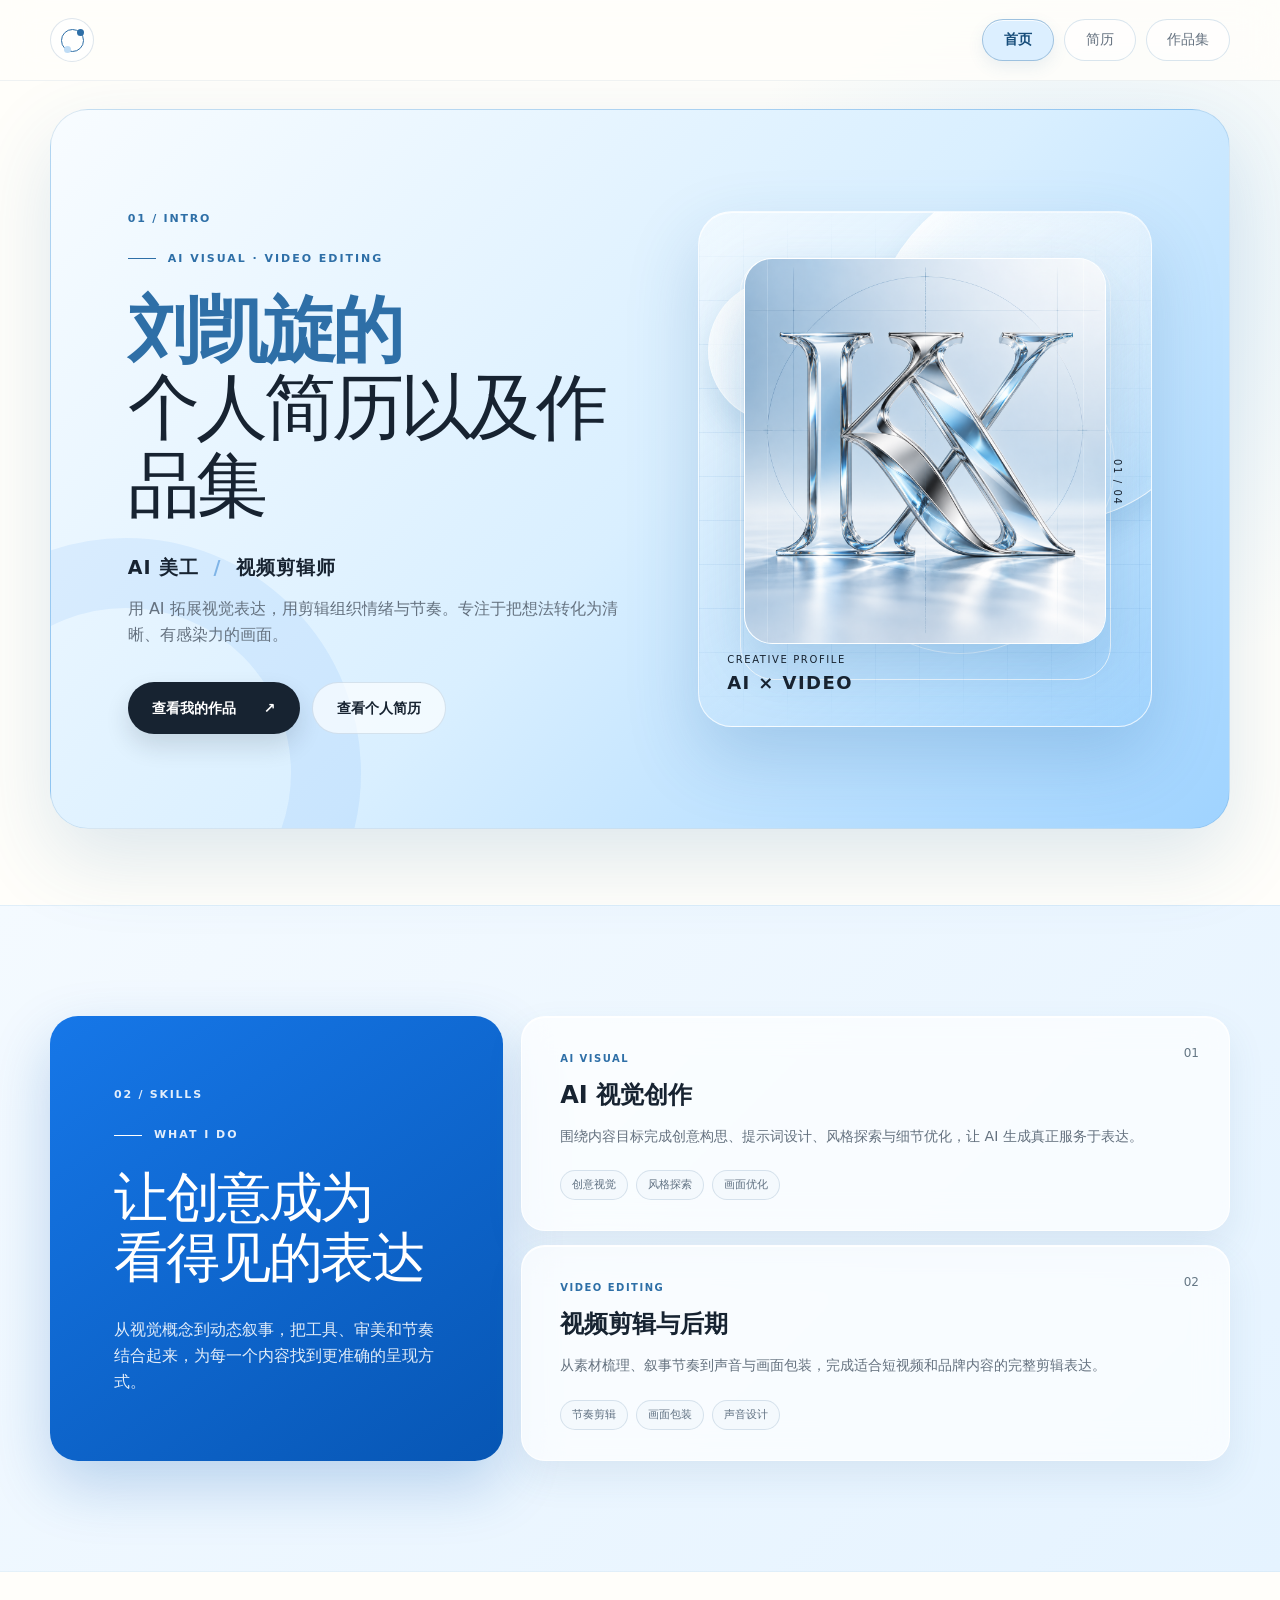
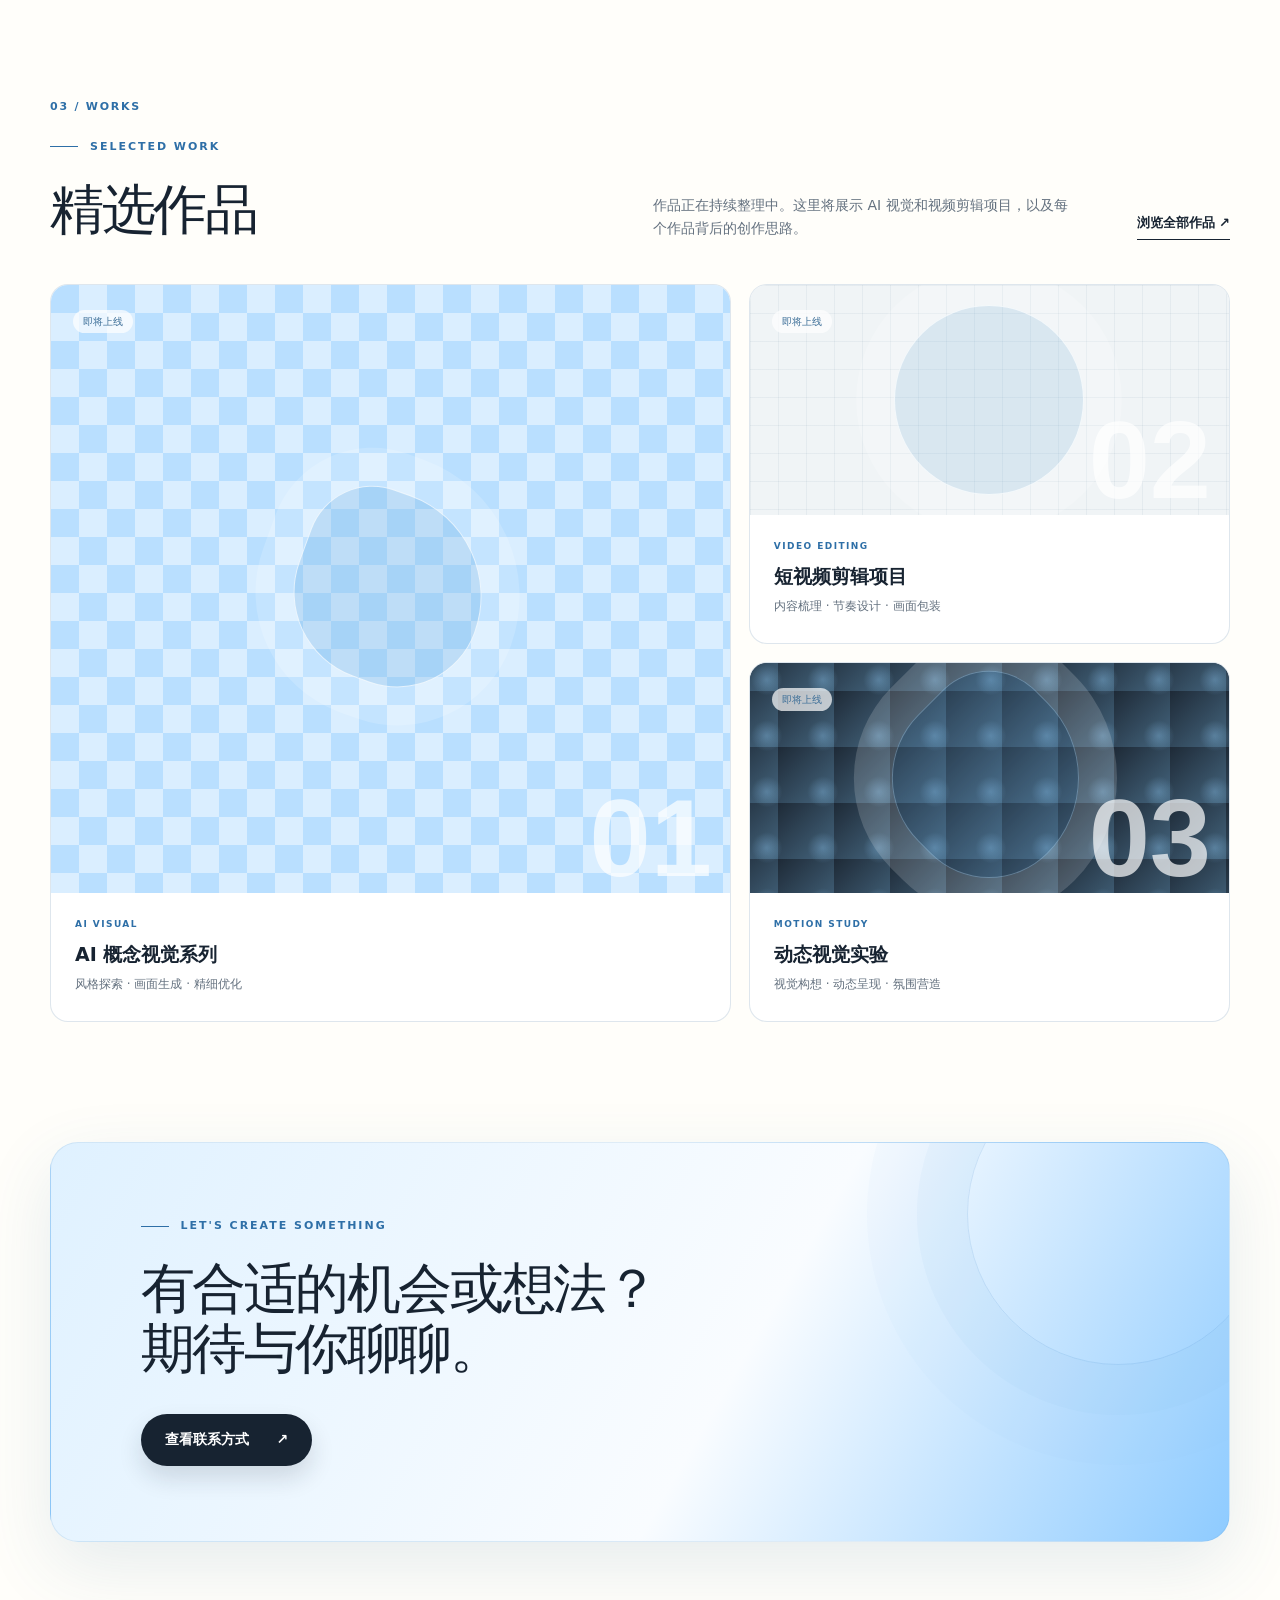
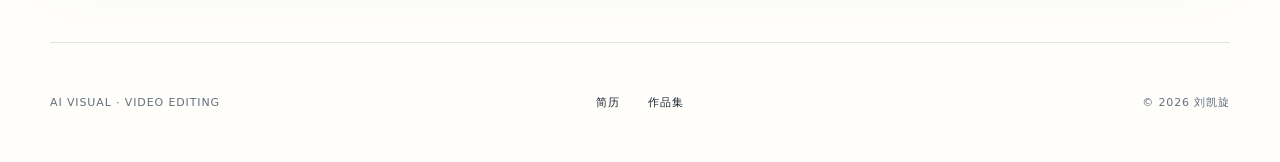
==== index.html @ 3d1a7117 "feat: simplify portfolio navigation" ====
<!doctype html>
<html lang="zh-CN">
<head>
  <meta charset="utf-8">
  <meta name="viewport" content="width=device-width, initial-scale=1">
  <meta name="description" content="刘凯旋的 AI 视觉创作与视频剪辑个人简历和作品集。">
  <title>刘凯旋｜AI 美工 · 视频剪辑师</title>
  <link rel="stylesheet" href="styles.css">
</head>
<body>
  <a class="skip-link" href="#main-content">跳到主要内容</a>

  <header class="site-header">
    <nav class="site-nav" aria-label="主导航">
      <a class="brand-mark" href="index.html" aria-label="返回首页">
        <span class="brand-orbit" aria-hidden="true"></span>
      </a>
      <button class="menu-toggle" type="button" aria-expanded="false" aria-controls="primary-navigation">
        <span>菜单</span>
        <i aria-hidden="true"></i>
      </button>
      <ul class="nav-links" id="primary-navigation">
        <li><a class="nav-pill" href="index.html" aria-current="page">首页</a></li>
        <li><a class="nav-pill" href="resume.html">简历</a></li>
        <li><a class="nav-pill" href="portfolio.html">作品集</a></li>
      </ul>
    </nav>
  </header>

  <main id="main-content">
    <section class="hero section-shell" id="home" aria-labelledby="hero-title">
      <div class="hero-copy reveal">
        <span class="section-number">01 / INTRO</span>
        <p class="eyebrow"><span></span>AI VISUAL · VIDEO EDITING</p>
        <h1 id="hero-title"><strong>刘凯旋的</strong><br>个人简历以及作品集</h1>
        <p class="hero-role">AI 美工 <span>/</span> 视频剪辑师</p>
        <p class="hero-intro">用 AI 拓展视觉表达，用剪辑组织情绪与节奏。专注于把想法转化为清晰、有感染力的画面。</p>
        <div class="hero-actions">
          <a class="button button-primary" href="portfolio.html">查看我的作品 <span aria-hidden="true">↗</span></a>
          <a class="button button-secondary" href="resume.html">查看个人简历</a>
        </div>
      </div>

      <div class="glass-stage hero-visual reveal" aria-label="个人代表视觉占位">
        <div class="visual-grid" aria-hidden="true"><i></i><i></i><i></i></div>
        <i class="glass-orbit glass-orbit-large" aria-hidden="true"></i>
        <i class="glass-orbit glass-orbit-small" aria-hidden="true"></i>
        <div class="hero-image-frame">
          <img class="monogram-art" src="assets/kx-glass-monogram.png" alt="玻璃金属质感的 KX 个人标识">
        </div>
        <p class="visual-label"><span>Creative profile</span><strong>AI × VIDEO</strong></p>
        <span class="visual-index">01 / 04</span>
      </div>
    </section>

    <section class="capabilities" id="capabilities" aria-labelledby="capabilities-title">
      <div class="section-shell capabilities-layout">
      <header class="section-heading reveal">
        <span class="section-number">02 / SKILLS</span>
        <p class="eyebrow"><span></span>WHAT I DO</p>
        <h2 id="capabilities-title">让创意成为<br>看得见的表达</h2>
        <p>从视觉概念到动态叙事，把工具、审美和节奏结合起来，为每一个内容找到更准确的呈现方式。</p>
      </header>
      <div class="capability-list reveal">
        <article class="capability-card">
          <span class="card-number">01</span>
          <p class="card-kicker">AI VISUAL</p>
          <h3>AI 视觉创作</h3>
          <p>围绕内容目标完成创意构思、提示词设计、风格探索与细节优化，让 AI 生成真正服务于表达。</p>
          <ul aria-label="AI 视觉创作能力">
            <li>创意视觉</li><li>风格探索</li><li>画面优化</li>
          </ul>
        </article>
        <article class="capability-card">
          <span class="card-number">02</span>
          <p class="card-kicker">VIDEO EDITING</p>
          <h3>视频剪辑与后期</h3>
          <p>从素材梳理、叙事节奏到声音与画面包装，完成适合短视频和品牌内容的完整剪辑表达。</p>
          <ul aria-label="视频剪辑能力">
            <li>节奏剪辑</li><li>画面包装</li><li>声音设计</li>
          </ul>
        </article>
      </div>
      </div>
    </section>

    <section class="featured section-shell" id="featured-work" aria-labelledby="work-title">
      <header class="work-heading reveal">
        <div>
          <span class="section-number">03 / WORKS</span>
          <p class="eyebrow"><span></span>SELECTED WORK</p>
          <h2 id="work-title">精选作品</h2>
        </div>
        <p>作品正在持续整理中。这里将展示 AI 视觉和视频剪辑项目，以及每个作品背后的创作思路。</p>
        <a class="text-link" href="portfolio.html">浏览全部作品 <span aria-hidden="true">↗</span></a>
      </header>
      <div class="bento-grid work-grid reveal">
        <article class="bento-card bento-card-featured work-card work-card-blue">
          <a href="portfolio.html" aria-label="查看 AI 概念视觉系列详情">
            <div class="work-art"><span>即将上线</span><span aria-hidden="true">01</span><i aria-hidden="true"></i></div>
            <div class="work-meta"><p>AI VISUAL</p><h3>AI 概念视觉系列</h3><p>风格探索 · 画面生成 · 精细优化</p></div>
          </a>
        </article>
        <article class="bento-card work-card work-card-white">
          <a href="portfolio.html" aria-label="查看短视频剪辑项目详情">
            <div class="work-art"><span>即将上线</span><span aria-hidden="true">02</span><i aria-hidden="true"></i></div>
            <div class="work-meta"><p>VIDEO EDITING</p><h3>短视频剪辑项目</h3><p>内容梳理 · 节奏设计 · 画面包装</p></div>
          </a>
        </article>
        <article class="bento-card work-card work-card-dark">
          <a href="portfolio.html" aria-label="查看动态视觉实验详情">
            <div class="work-art"><span>即将上线</span><span aria-hidden="true">03</span><i aria-hidden="true"></i></div>
            <div class="work-meta"><p>MOTION STUDY</p><h3>动态视觉实验</h3><p>视觉构想 · 动态呈现 · 氛围营造</p></div>
          </a>
        </article>
      </div>
    </section>

    <section class="collaboration section-shell reveal" id="collaboration" aria-labelledby="collaboration-title">
      <p class="eyebrow"><span></span>LET'S CREATE SOMETHING</p>
      <h2 id="collaboration-title">有合适的机会或想法？<br>期待与你聊聊。</h2>
      <a class="button button-primary" href="resume.html#contact">查看联系方式 <span aria-hidden="true">↗</span></a>
    </section>
  </main>

  <footer class="site-footer section-shell">
    <p>AI VISUAL · VIDEO EDITING</p>
    <nav aria-label="页脚导航">
      <a href="resume.html">简历</a>
      <a href="portfolio.html">作品集</a>
    </nav>
    <p>© 2026 刘凯旋</p>
  </footer>
  <script src="script.js"></script>
</body>
</html>
---- styles.css ----
:root {
  --color-blue: #7fb4e7;
  --color-blue-strong: #2e6fa7;
  --color-blue-hover: #2d6899;
  --color-blue-vivid: #1677e8;
  --color-blue-pale: #eaf5ff;
  --color-blue-mist: #f4f9fd;
  --color-surface: #fffefa;
  --color-ink: #172331;
  --color-muted: #64717f;
  --color-label: #657785;
  --color-line: rgba(73, 117, 153, 0.18);
  --shadow-soft: 0 24px 70px rgba(51, 104, 148, 0.12);
  --radius-lg: 28px;
  --radius-md: 18px;
  --page: min(1180px, calc(100% - 48px));
  --gradient-hero: linear-gradient(135deg, #f8fcff 0%, #d9efff 52%, #9fd3ff 100%);
}

* { box-sizing: border-box; }
html { scroll-behavior: smooth; }
body {
  margin: 0;
  color: var(--color-ink);
  background:
    radial-gradient(circle at 88% 8%, rgba(151, 204, 247, 0.23), transparent 25rem),
    var(--color-surface);
  font-family: Inter, "PingFang SC", "Microsoft YaHei", system-ui, sans-serif;
  line-height: 1.65;
  overflow-x: clip;
}
a { color: inherit; text-decoration: none; }
button { font: inherit; }
.section-shell { width: var(--page); margin-inline: auto; }
.skip-link { position: fixed; top: 12px; left: 12px; z-index: 100; padding: 9px 14px; background: var(--color-ink); color: white; transform: translateY(-160%); }
.skip-link:focus { transform: translateY(0); }
:focus-visible { outline: 3px solid rgba(79, 144, 205, 0.42); outline-offset: 4px; }

.site-header { position: sticky; top: 0; z-index: 50; background: rgba(255, 254, 250, 0.82); border-bottom: 1px solid rgba(100, 142, 175, 0.1); backdrop-filter: blur(18px); }
.site-nav { width: var(--page); height: 80px; margin: auto; display: flex; align-items: center; justify-content: space-between; }
.brand-mark { width: 44px; height: 44px; display: grid; place-items: center; border: 1px solid var(--color-line); border-radius: 50%; background: rgba(255,255,255,.7); }
.brand-orbit { position: relative; width: 23px; height: 23px; border: 1px solid var(--color-blue-strong); border-radius: 50%; }
.brand-orbit::after { content: ""; position: absolute; width: 7px; height: 7px; top: -1px; right: -1px; border-radius: 50%; background: var(--color-blue-strong); box-shadow: -13px 17px 0 #bfdcf5; }
.nav-links { display: flex; align-items: center; gap: 10px; margin: 0; padding: 0; list-style: none; }
.nav-pill { display: inline-flex; min-width: 72px; min-height: 38px; align-items: center; justify-content: center; padding: 8px 20px; border: 1px solid rgba(46,111,167,.18); border-radius: 999px; color: var(--color-muted); background: rgba(255,255,255,.52); font-size: 14px; transition: color .22s, background .22s, border-color .22s, box-shadow .22s, transform .22s; }
.nav-pill:hover { color: var(--color-blue-strong); border-color: rgba(46,111,167,.34); background: var(--color-blue-pale); transform: translateY(-1px); }
.nav-pill[aria-current="page"] { color: #174d7a; border-color: rgba(46,111,167,.36); background: #dcefff; box-shadow: inset 0 1px 0 rgba(255,255,255,.8), 0 6px 16px rgba(58,120,170,.1); font-weight: 650; }
.menu-toggle { display: none; border: 0; background: transparent; color: var(--color-ink); }

.eyebrow { display: flex; align-items: center; gap: 12px; margin: 0 0 24px; color: var(--color-blue-strong); font-size: 11px; font-weight: 700; letter-spacing: .18em; }
.eyebrow > span { width: 28px; height: 1px; background: var(--color-blue-strong); }
.section-number { display: inline-block; margin-bottom: 22px; color: var(--color-blue-strong); font-size: 11px; font-weight: 750; letter-spacing: .16em; }
.hero { position: relative; min-height: 720px; display: grid; grid-template-columns: minmax(0, 1fr) minmax(420px, .92fr); align-items: center; gap: clamp(42px, 6vw, 90px); margin-top: 28px; margin-bottom: 76px; padding: clamp(54px, 6vw, 86px); overflow: hidden; border: 1px solid rgba(46,111,167,.16); border-radius: 38px; background: var(--gradient-hero); box-shadow: 0 30px 80px rgba(43,112,169,.16); }
.hero::before { content: ""; position: absolute; width: 330px; height: 330px; left: -160px; bottom: -180px; border: 70px solid rgba(22,119,232,.08); border-radius: 50%; }
.hero-copy { position: relative; z-index: 2; }
.hero h1 { max-width: 650px; margin: 0; font-size: clamp(48px, 5.6vw, 78px); line-height: 1.08; letter-spacing: -.055em; font-weight: 560; }
.hero h1 strong { color: var(--color-blue-strong); font-weight: 680; }
.hero-role { margin: 28px 0 12px; font-size: 19px; font-weight: 650; letter-spacing: .05em; }
.hero-role span { color: var(--color-blue); padding: 0 7px; }
.hero-intro { max-width: 570px; margin: 0; color: var(--color-muted); font-size: 16px; }
.hero-actions { display: flex; flex-wrap: wrap; gap: 12px; margin-top: 34px; }
.button { min-height: 52px; display: inline-flex; align-items: center; justify-content: center; gap: 28px; padding: 0 24px; border-radius: 999px; font-size: 14px; font-weight: 650; transition: transform .25s, box-shadow .25s, background .25s; }
.button:hover { transform: translateY(-2px); }
.button-primary { color: white; background: var(--color-ink); box-shadow: 0 12px 24px rgba(23,35,49,.14); }
.button-primary:hover { background: var(--color-blue-hover); box-shadow: 0 15px 32px rgba(79,144,205,.25); }
.button-secondary { border: 1px solid var(--color-line); background: rgba(255,255,255,.66); }
.hero-visual { position: relative; aspect-ratio: .88; overflow: hidden; border: 1px solid rgba(255,255,255,.74); border-radius: 34px; background: linear-gradient(145deg, rgba(255,255,255,.52), rgba(123,191,246,.24)); box-shadow: inset 0 1px 0 rgba(255,255,255,.8), 0 30px 70px rgba(40,106,162,.22); backdrop-filter: blur(18px); }
.hero-visual::before { content: ""; position: absolute; inset: 9%; border: 1px solid rgba(255,255,255,.75); border-radius: inherit; }
.visual-grid { position: absolute; inset: 0; background-image: linear-gradient(rgba(79,144,205,.1) 1px, transparent 1px), linear-gradient(90deg, rgba(79,144,205,.1) 1px, transparent 1px); background-size: 44px 44px; mask-image: linear-gradient(to bottom, transparent, black 25%, black 80%, transparent); }
.visual-grid i { position: absolute; display: block; width: 150px; height: 150px; border: 1px solid rgba(255,255,255,.75); border-radius: 50%; }
.visual-grid i:nth-child(1) { top: 17%; left: 17%; }
.visual-grid i:nth-child(2) { top: 29%; right: 8%; width: 210px; height: 210px; }
.visual-grid i:nth-child(3) { bottom: 14%; left: 29%; width: 260px; height: 260px; }
.glass-orbit { position: absolute; display: block; border: 1px solid rgba(255,255,255,.8); border-radius: 50%; background: linear-gradient(145deg, rgba(255,255,255,.58), rgba(67,151,221,.08)); box-shadow: inset 10px 10px 24px rgba(255,255,255,.64), 0 18px 30px rgba(43,113,171,.16); backdrop-filter: blur(8px); }
.glass-orbit-large { width: 78%; aspect-ratio: 1; right: -16%; top: -8%; }
.glass-orbit-small { width: 32%; aspect-ratio: 1; left: 2%; top: 13%; }
.hero-image-frame { position: absolute; inset: 9% 10% 16%; overflow: hidden; border: 1px solid rgba(255,255,255,.92); border-radius: 28px; background: rgba(255,255,255,.42); box-shadow: 0 24px 54px rgba(35,101,157,.2); }
.monogram-art { width: 100%; height: 100%; display: block; object-fit: cover; object-position: center; transition: transform .65s ease; }
.hero-image-frame:hover .monogram-art { transform: scale(1.035); }
.visual-label { position: absolute; left: 28px; bottom: 28px; display: flex; flex-direction: column; margin: 0; }
.visual-label span { font-size: 10px; text-transform: uppercase; letter-spacing: .16em; }
.visual-label strong { font-size: 18px; letter-spacing: .08em; }
.visual-index { position: absolute; right: 26px; top: 48%; writing-mode: vertical-rl; font-size: 10px; letter-spacing: .16em; }

.capabilities { padding: 110px 0; background: linear-gradient(135deg, #f4faff, #e5f3ff); border-block: 1px solid rgba(105,159,202,.11); }
.capabilities-layout { display: grid; grid-template-columns: .78fr 1.22fr; gap: 18px; }
.section-heading { padding: clamp(38px, 5vw, 64px); border-radius: 28px; color: white; background: linear-gradient(145deg, var(--color-blue-vivid), #0756b4); box-shadow: 0 24px 60px rgba(14,93,178,.24); }
.section-heading .section-number, .section-heading .eyebrow, .section-heading > p:last-child { color: rgba(255,255,255,.88); }
.section-heading .eyebrow > span { background: white; }
.section-heading h2, .work-heading h2, .collaboration h2 { margin: 0; font-size: clamp(38px, 4.2vw, 62px); line-height: 1.12; letter-spacing: -.045em; font-weight: 550; }
.section-heading > p:last-child { max-width: 420px; margin: 28px 0 0; }
.capability-list { display: grid; gap: 14px; }
.capability-card { position: relative; padding: 34px 38px 30px; overflow: hidden; border: 1px solid rgba(255,255,255,.8); border-radius: 24px; background: rgba(255,255,255,.68); box-shadow: inset 0 1px 0 white, 0 16px 36px rgba(61,111,151,.1); backdrop-filter: blur(16px); transition: transform .3s, box-shadow .3s, border-color .3s; }
.capability-card:hover { transform: translateY(-4px); border-color: rgba(79,144,205,.35); box-shadow: var(--shadow-soft); }
.card-number { position: absolute; top: 27px; right: 30px; color: var(--color-label); font-size: 12px; }
.card-kicker { margin: 0 0 8px; color: var(--color-blue-strong); font-size: 10px; font-weight: 700; letter-spacing: .15em; }
.capability-card h3 { margin: 0 0 10px; font-size: 24px; }
.capability-card > p:not(.card-kicker) { max-width: 590px; margin: 0; color: var(--color-muted); font-size: 14px; }
.capability-card ul { display: flex; flex-wrap: wrap; gap: 8px; margin: 22px 0 0; padding: 0; list-style: none; }
.capability-card li { padding: 5px 11px; border: 1px solid var(--color-line); border-radius: 999px; color: #607182; background: var(--color-blue-mist); font-size: 11px; }

.featured { padding-block: 120px; }
.work-heading { display: grid; grid-template-columns: 1fr .78fr auto; align-items: end; gap: 60px; margin-bottom: 44px; }
.work-heading > p { margin: 0; color: var(--color-muted); font-size: 14px; }
.text-link { padding-bottom: 6px; border-bottom: 1px solid var(--color-ink); font-size: 13px; font-weight: 650; white-space: nowrap; }
.work-grid { display: grid; grid-template-columns: repeat(12, 1fr); grid-template-rows: repeat(2, minmax(230px, auto)); gap: 18px; }
.work-card { overflow: hidden; border: 1px solid var(--color-line); border-radius: var(--radius-md); background: white; transition: transform .3s, box-shadow .3s; }
.bento-card { grid-column: span 5; }
.bento-card-featured { grid-column: span 7; grid-row: span 2; }
.bento-card-featured > a { height: 100%; display: grid; grid-template-rows: 1fr auto; }
.bento-card-featured .work-art { min-height: 480px; }
.work-card:hover { transform: translateY(-6px); box-shadow: var(--shadow-soft); }
.work-art { position: relative; min-height: 230px; overflow: hidden; padding: 22px; background-color: #b9dfff; background-image: linear-gradient(45deg, rgba(255,255,255,.48) 25%, transparent 25%, transparent 75%, rgba(255,255,255,.48) 75%), linear-gradient(45deg, rgba(255,255,255,.48) 25%, transparent 25%, transparent 75%, rgba(255,255,255,.48) 75%); background-position: 0 0, 28px 28px; background-size: 56px 56px; }
.work-art > span:first-child { position: relative; z-index: 2; padding: 6px 10px; border-radius: 999px; color: #3d6f98; background: rgba(255,255,255,.7); font-size: 10px; }
.work-art > span:nth-child(2) { position: absolute; right: 18px; bottom: 0; color: rgba(255,255,255,.7); font: 700 110px/1 sans-serif; }
.work-art i { position: absolute; width: 190px; height: 190px; left: 50%; top: 50%; border: 1px solid rgba(255,255,255,.7); border-radius: 38% 62% 48% 52%; background: rgba(120,180,226,.28); box-shadow: 0 0 0 38px rgba(255,255,255,.16); transform: translate(-50%,-50%) rotate(20deg); }
.work-card-white .work-art { background-color: #f0f4f6; background-image: linear-gradient(rgba(92,125,150,.08) 1px, transparent 1px), linear-gradient(90deg, rgba(92,125,150,.08) 1px, transparent 1px); background-size: 28px 28px; }
.work-card-white .work-art i { border-radius: 50%; background: rgba(126,178,218,.2); transform: translate(-50%,-50%); }
.work-card-dark .work-art { background-color: #25384a; background-image: radial-gradient(circle at 30% 30%, rgba(142,199,241,.35), transparent 28%), linear-gradient(135deg, #1e2a37, #45667f); }
.work-card-dark .work-art i { border-color: rgba(190,222,247,.34); background: rgba(107,167,214,.18); transform: translate(-50%,-50%) rotate(45deg); }
.work-meta { padding: 24px 24px 26px; }
.work-meta > p:first-child { margin: 0; color: var(--color-blue-strong); font-size: 9px; font-weight: 700; letter-spacing: .16em; }
.work-meta h3 { margin: 7px 0 5px; font-size: 19px; }
.work-meta > p:last-child { margin: 0; color: var(--color-muted); font-size: 12px; }

.collaboration { position: relative; overflow: hidden; min-height: 400px; margin-bottom: 100px; padding: 74px clamp(36px, 7vw, 90px); border: 1px solid rgba(106,160,204,.18); border-radius: var(--radius-lg); background: linear-gradient(120deg, #dff1ff, #f9fcff 58%, #8ecbff); box-shadow: var(--shadow-soft); }
.collaboration::after { content: ""; position: absolute; width: 300px; height: 300px; right: -40px; top: -80px; border: 1px solid rgba(79,144,205,.18); border-radius: 50%; box-shadow: 0 0 0 50px rgba(125,183,229,.07), 0 0 0 100px rgba(125,183,229,.04); }
.collaboration h2 { position: relative; z-index: 1; margin-bottom: 34px; }
.collaboration .button { position: relative; z-index: 1; }

.site-footer { min-height: 120px; display: grid; grid-template-columns: 1fr auto 1fr; align-items: center; gap: 30px; border-top: 1px solid var(--color-line); color: var(--color-muted); font-size: 11px; letter-spacing: .08em; }
.site-footer nav { display: flex; gap: 28px; color: var(--color-ink); }
.site-footer > p:last-child { text-align: right; }
.js .reveal { opacity: 0; transform: translateY(18px); transition: opacity .65s ease, transform .65s ease; }
.js .reveal.is-visible { opacity: 1; transform: none; }

@media (max-width: 960px) {
  .hero { min-height: auto; grid-template-columns: 1fr 390px; gap: 36px; padding: 54px 42px; }
  .capabilities-layout { grid-template-columns: 1fr; }
  .work-heading { grid-template-columns: 1fr auto; }
  .work-heading > p { grid-column: 1 / -1; grid-row: 2; }
  .work-grid { grid-template-columns: repeat(2, 1fr); grid-template-rows: auto; }
  .bento-card, .bento-card-featured { grid-column: auto; grid-row: auto; }
  .bento-card-featured { grid-column: 1 / -1; }
  .bento-card-featured .work-art { min-height: 420px; }
}

@media (max-width: 760px) {
  :root { --page: min(100% - 32px, 620px); }
  .site-nav { height: 68px; }
  .brand-mark { width: 40px; height: 40px; }
  .nav-links { flex-wrap: wrap; justify-content: flex-end; gap: 14px; }
  .js .menu-toggle { display: flex; align-items: center; gap: 10px; padding: 10px 0 10px 14px; cursor: pointer; }
  .menu-toggle i, .menu-toggle i::after { display: block; width: 18px; height: 1px; background: var(--color-ink); transition: transform .25s; }
  .menu-toggle i { position: relative; }
  .menu-toggle i::after { content: ""; position: absolute; top: 5px; }
  .menu-toggle[aria-expanded="true"] i { transform: rotate(45deg); }
  .menu-toggle[aria-expanded="true"] i::after { top: 0; transform: rotate(90deg); }
  .js .nav-links { position: absolute; inset: 68px 0 auto; display: grid; gap: 10px; padding: 14px 24px 22px; background: rgba(255,254,250,.97); border-bottom: 1px solid var(--color-line); box-shadow: 0 20px 40px rgba(42,80,111,.1); opacity: 0; visibility: hidden; transform: translateY(-8px); transition: opacity .2s, transform .2s, visibility .2s; }
  .js .nav-links.is-open { opacity: 1; visibility: visible; transform: none; }
  .js .nav-pill { display: flex; width: 100%; min-height: 46px; padding: 10px 18px; }
  .hero { grid-template-columns: 1fr; margin-top: 16px; margin-bottom: 52px; padding: 48px 24px 24px; border-radius: 26px; }
  .hero h1 { font-size: clamp(42px, 12vw, 62px); }
  .hero-visual { width: min(100%, 470px); justify-self: center; border-radius: 24px; }
  .capabilities, .featured { padding-block: 82px; }
  .capabilities-layout { gap: 42px; }
  .work-heading { grid-template-columns: 1fr; gap: 22px; }
  .work-heading > p { grid-column: auto; grid-row: auto; }
  .work-grid { grid-template-columns: 1fr; }
  .bento-card, .bento-card-featured, .work-card:last-child { grid-column: auto; }
  .bento-card-featured .work-art { min-height: 360px; }
  .work-art { min-height: 340px; }
  .collaboration { min-height: 380px; margin-bottom: 70px; padding: 58px 26px; }
  .site-footer { grid-template-columns: 1fr; gap: 16px; padding-block: 34px; text-align: center; }
  .site-footer nav { justify-content: center; }
  .site-footer > p { margin: 0; }
  .site-footer > p:last-child { text-align: center; }
}

@media (max-width: 480px) {
  .hero-actions .button { width: 100%; }
  .hero-visual { border-radius: 160px 160px 24px 24px; }
  .capability-card { padding: 30px 24px 26px; }
  .work-art { min-height: 300px; }
}

@media (prefers-reduced-motion: reduce) {
  *, *::before, *::after { scroll-behavior: auto !important; animation-duration: .01ms !important; transition-duration: .01ms !important; }
  .js .reveal { opacity: 1; transform: none; }
}
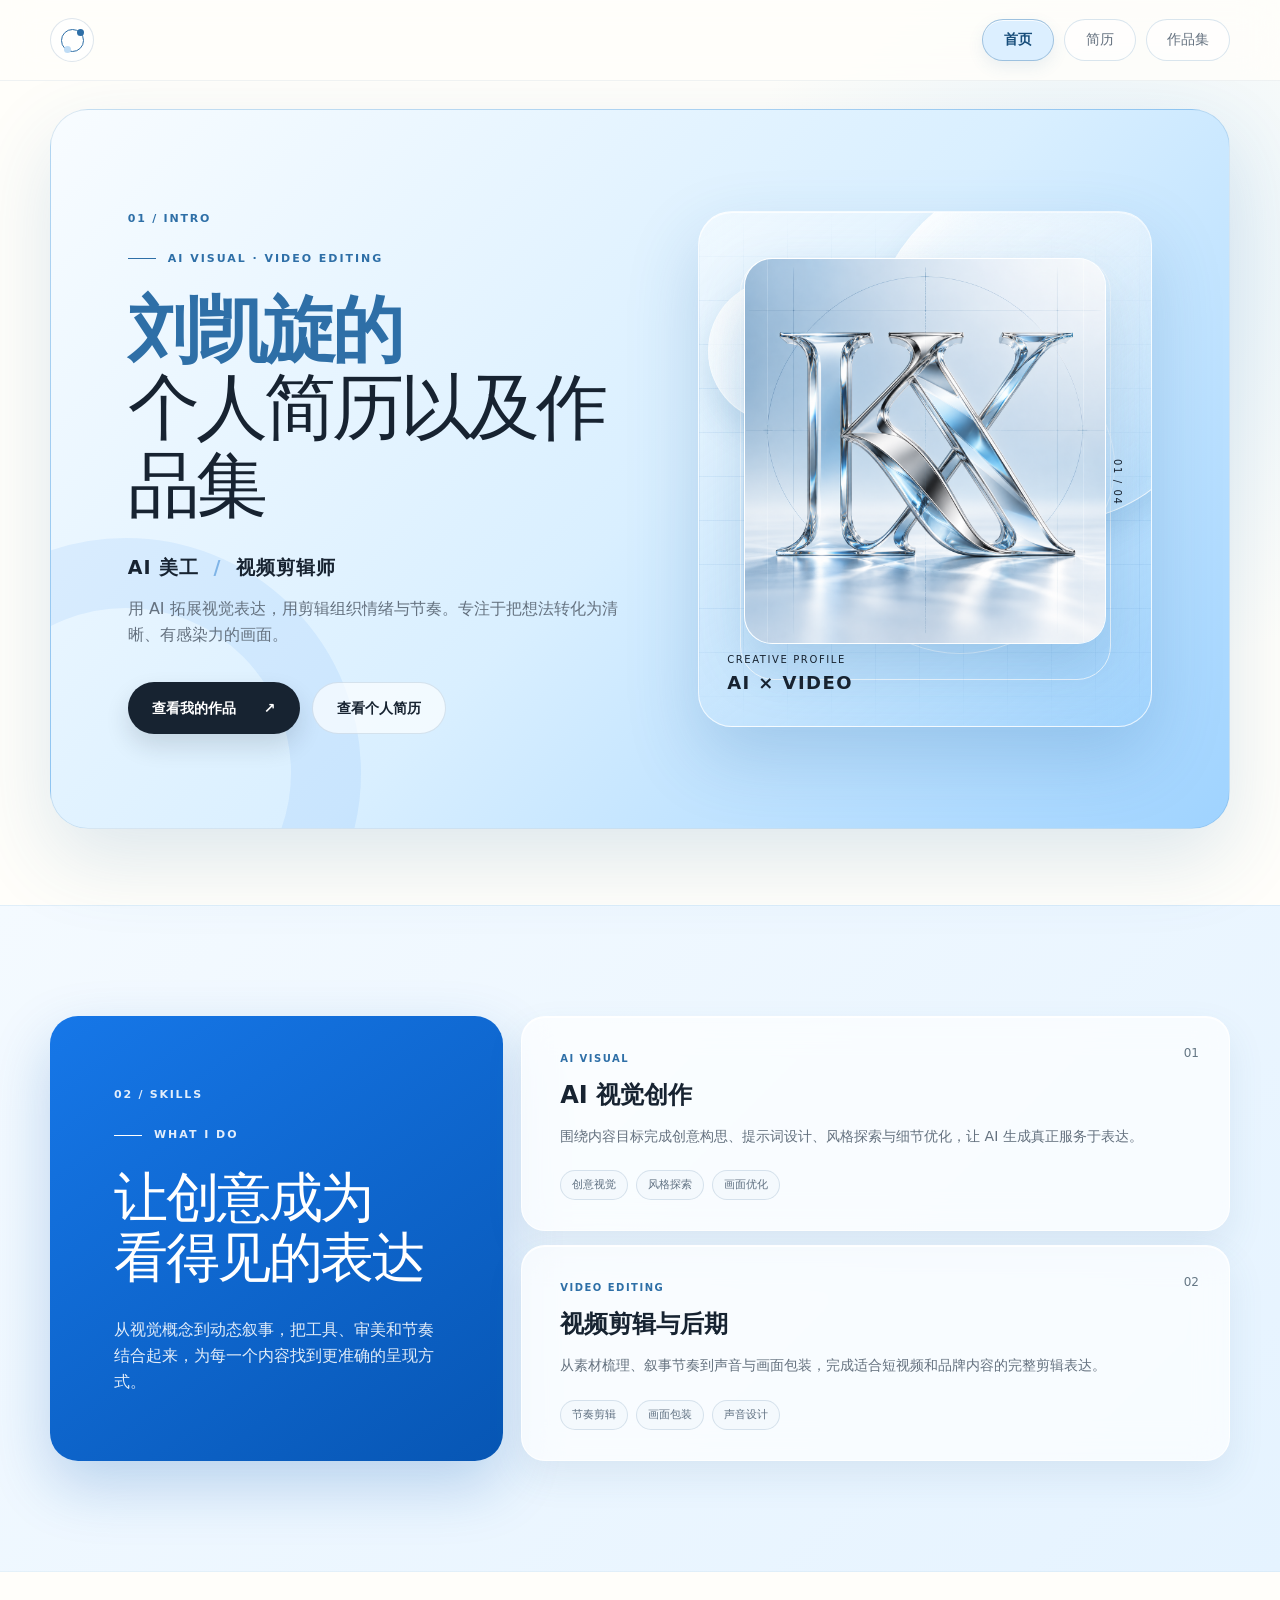
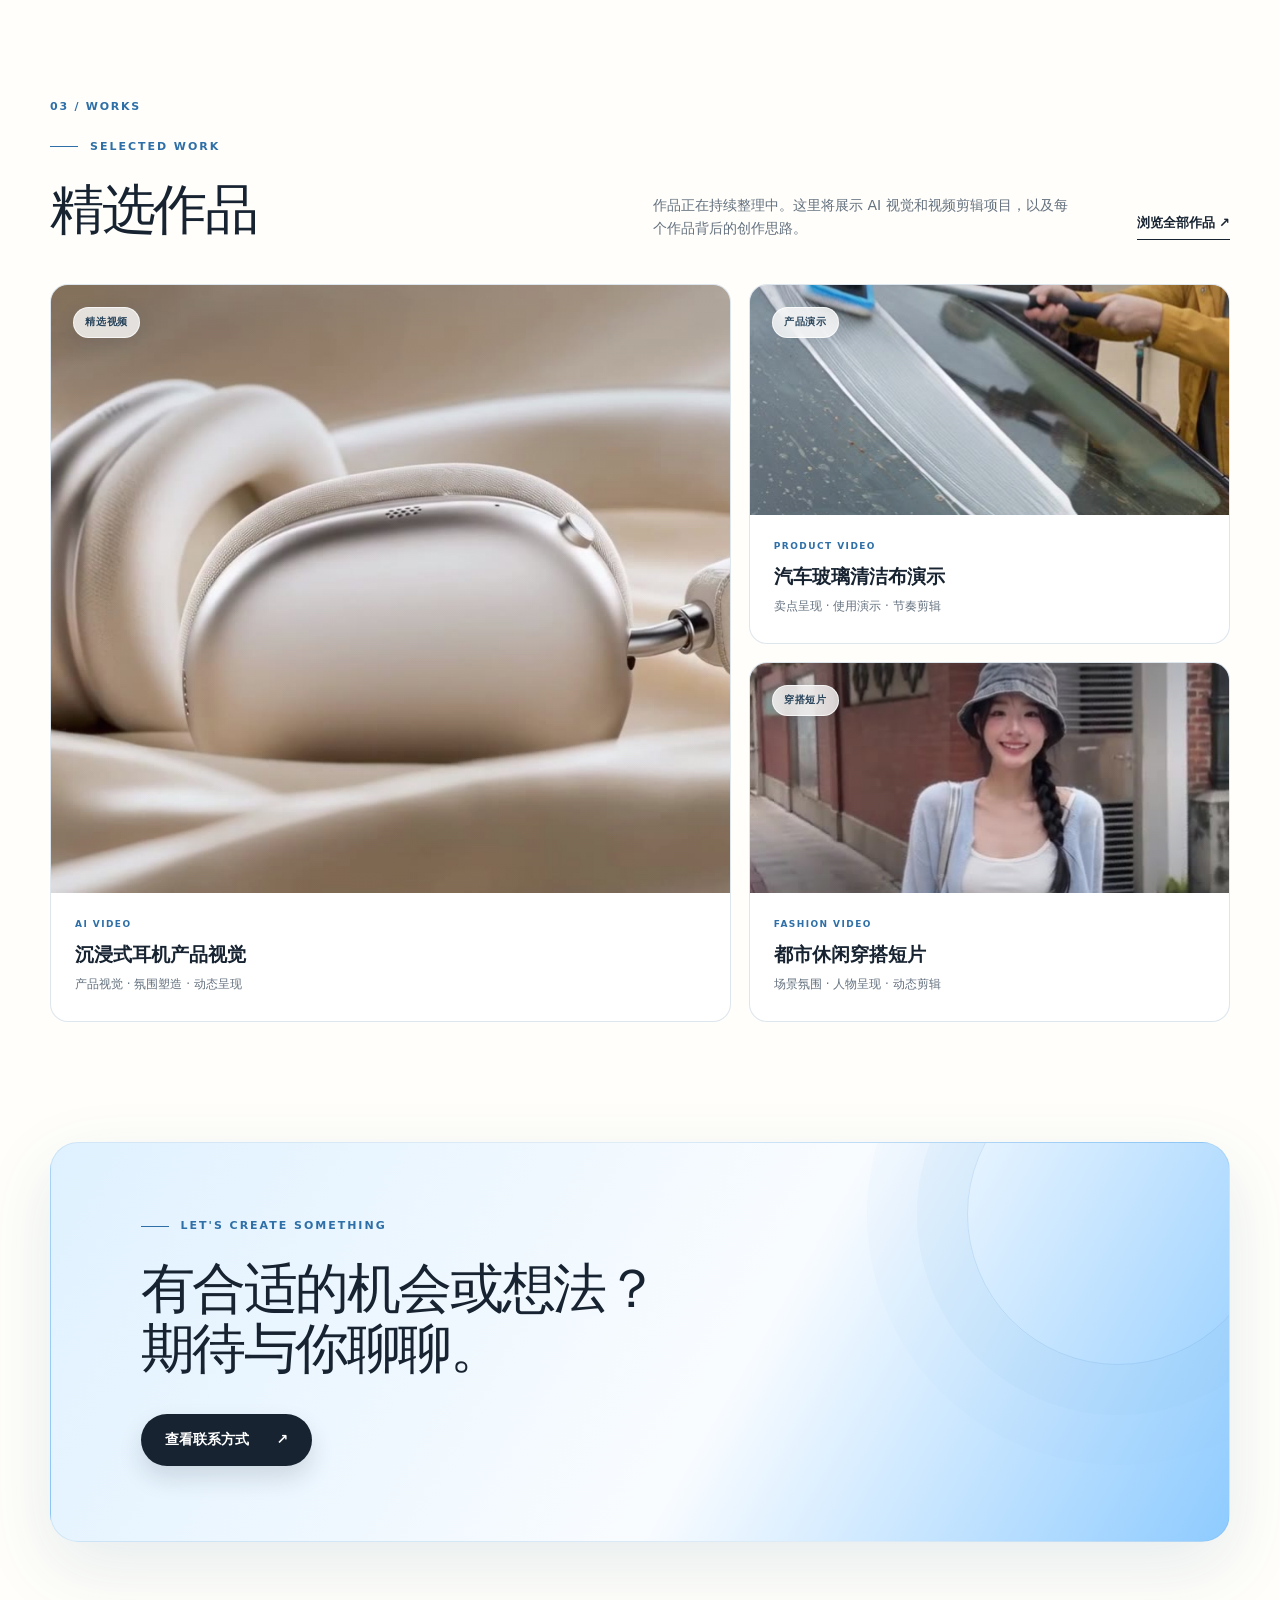
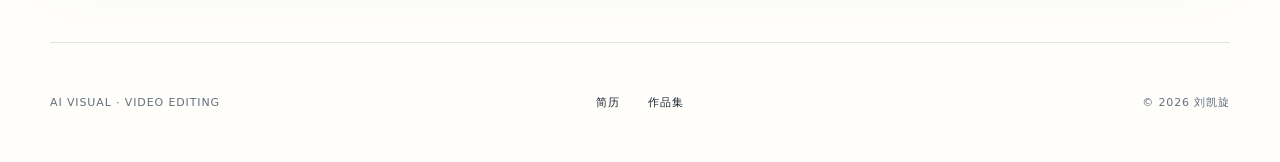
==== commit d8dc21ad: "feat: add real artwork to homepage" ====
--- a/index.html
+++ b/index.html
@@ -96,21 +96,21 @@
       </header>
       <div class="bento-grid work-grid reveal">
         <article class="bento-card bento-card-featured work-card work-card-blue">
-          <a href="portfolio.html" aria-label="查看 AI 概念视觉系列详情">
-            <div class="work-art"><span>即将上线</span><span aria-hidden="true">01</span><i aria-hidden="true"></i></div>
-            <div class="work-meta"><p>AI VISUAL</p><h3>AI 概念视觉系列</h3><p>风格探索 · 画面生成 · 精细优化</p></div>
+          <a href="portfolio.html" aria-label="查看沉浸式耳机产品视觉详情">
+            <div class="work-art"><img src="assets/portfolio/posters/headphones.jpg" alt="沉浸式耳机产品视觉视频封面"><span>精选视频</span></div>
+            <div class="work-meta"><p>AI VIDEO</p><h3>沉浸式耳机产品视觉</h3><p>产品视觉 · 氛围塑造 · 动态呈现</p></div>
           </a>
         </article>
         <article class="bento-card work-card work-card-white">
-          <a href="portfolio.html" aria-label="查看短视频剪辑项目详情">
-            <div class="work-art"><span>即将上线</span><span aria-hidden="true">02</span><i aria-hidden="true"></i></div>
-            <div class="work-meta"><p>VIDEO EDITING</p><h3>短视频剪辑项目</h3><p>内容梳理 · 节奏设计 · 画面包装</p></div>
+          <a href="portfolio.html" aria-label="查看汽车玻璃清洁布演示详情">
+            <div class="work-art"><img src="assets/portfolio/posters/cleaning-cloth.jpg" alt="汽车玻璃清洁布演示视频封面"><span>产品演示</span></div>
+            <div class="work-meta"><p>PRODUCT VIDEO</p><h3>汽车玻璃清洁布演示</h3><p>卖点呈现 · 使用演示 · 节奏剪辑</p></div>
           </a>
         </article>
         <article class="bento-card work-card work-card-dark">
-          <a href="portfolio.html" aria-label="查看动态视觉实验详情">
-            <div class="work-art"><span>即将上线</span><span aria-hidden="true">03</span><i aria-hidden="true"></i></div>
-            <div class="work-meta"><p>MOTION STUDY</p><h3>动态视觉实验</h3><p>视觉构想 · 动态呈现 · 氛围营造</p></div>
+          <a href="portfolio.html" aria-label="查看都市休闲穿搭短片详情">
+            <div class="work-art"><img src="assets/portfolio/posters/outfit.jpg" alt="都市休闲穿搭短片视频封面"><span>穿搭短片</span></div>
+            <div class="work-meta"><p>FASHION VIDEO</p><h3>都市休闲穿搭短片</h3><p>场景氛围 · 人物呈现 · 动态剪辑</p></div>
           </a>
         </article>
       </div>
--- a/styles.css
+++ b/styles.css
@@ -110,14 +110,12 @@
 .bento-card-featured > a { height: 100%; display: grid; grid-template-rows: 1fr auto; }
 .bento-card-featured .work-art { min-height: 480px; }
 .work-card:hover { transform: translateY(-6px); box-shadow: var(--shadow-soft); }
-.work-art { position: relative; min-height: 230px; overflow: hidden; padding: 22px; background-color: #b9dfff; background-image: linear-gradient(45deg, rgba(255,255,255,.48) 25%, transparent 25%, transparent 75%, rgba(255,255,255,.48) 75%), linear-gradient(45deg, rgba(255,255,255,.48) 25%, transparent 25%, transparent 75%, rgba(255,255,255,.48) 75%); background-position: 0 0, 28px 28px; background-size: 56px 56px; }
-.work-art > span:first-child { position: relative; z-index: 2; padding: 6px 10px; border-radius: 999px; color: #3d6f98; background: rgba(255,255,255,.7); font-size: 10px; }
-.work-art > span:nth-child(2) { position: absolute; right: 18px; bottom: 0; color: rgba(255,255,255,.7); font: 700 110px/1 sans-serif; }
-.work-art i { position: absolute; width: 190px; height: 190px; left: 50%; top: 50%; border: 1px solid rgba(255,255,255,.7); border-radius: 38% 62% 48% 52%; background: rgba(120,180,226,.28); box-shadow: 0 0 0 38px rgba(255,255,255,.16); transform: translate(-50%,-50%) rotate(20deg); }
-.work-card-white .work-art { background-color: #f0f4f6; background-image: linear-gradient(rgba(92,125,150,.08) 1px, transparent 1px), linear-gradient(90deg, rgba(92,125,150,.08) 1px, transparent 1px); background-size: 28px 28px; }
-.work-card-white .work-art i { border-radius: 50%; background: rgba(126,178,218,.2); transform: translate(-50%,-50%); }
-.work-card-dark .work-art { background-color: #25384a; background-image: radial-gradient(circle at 30% 30%, rgba(142,199,241,.35), transparent 28%), linear-gradient(135deg, #1e2a37, #45667f); }
-.work-card-dark .work-art i { border-color: rgba(190,222,247,.34); background: rgba(107,167,214,.18); transform: translate(-50%,-50%) rotate(45deg); }
+.work-art { position: relative; min-height: 230px; overflow: hidden; padding: 22px; background: #dceeff; }
+.work-art::after { content: ""; position: absolute; inset: 0; background: linear-gradient(180deg, rgba(20,38,54,.18), transparent 42%, rgba(20,38,54,.08)); pointer-events: none; }
+.work-art img { position: absolute; inset: 0; width: 100%; height: 100%; object-fit: cover; transition: transform .5s ease; }
+.work-art > span { position: relative; z-index: 2; display: inline-flex; padding: 6px 11px; border: 1px solid rgba(255,255,255,.72); border-radius: 999px; color: #28445b; background: rgba(255,255,255,.78); box-shadow: 0 6px 20px rgba(24,54,80,.12); backdrop-filter: blur(8px); font-size: 10px; font-weight: 650; letter-spacing: .08em; }
+.work-card:hover .work-art img { transform: scale(1.025); }
+.work-card-white .work-art img, .work-card-dark .work-art img { object-position: center 38%; }
 .work-meta { padding: 24px 24px 26px; }
 .work-meta > p:first-child { margin: 0; color: var(--color-blue-strong); font-size: 9px; font-weight: 700; letter-spacing: .16em; }
 .work-meta h3 { margin: 7px 0 5px; font-size: 19px; }
@@ -127,6 +125,140 @@
 .collaboration::after { content: ""; position: absolute; width: 300px; height: 300px; right: -40px; top: -80px; border: 1px solid rgba(79,144,205,.18); border-radius: 50%; box-shadow: 0 0 0 50px rgba(125,183,229,.07), 0 0 0 100px rgba(125,183,229,.04); }
 .collaboration h2 { position: relative; z-index: 1; margin-bottom: 34px; }
 .collaboration .button { position: relative; z-index: 1; }
+
+/* Resume page */
+.resume-page {
+  background:
+    radial-gradient(circle at 8% 15%, rgba(144, 203, 248, .24), transparent 25rem),
+    radial-gradient(circle at 92% 48%, rgba(183, 222, 250, .2), transparent 30rem),
+    linear-gradient(180deg, #fbfdff, #f4faff 54%, #fffefa);
+}
+.resume-main { padding-block: 28px 100px; }
+.resume-card { position: relative; overflow: hidden; border: 1px solid rgba(69, 125, 169, .17); border-radius: 30px; background: rgba(255, 255, 255, .82); box-shadow: inset 0 1px 0 rgba(255,255,255,.95), 0 20px 54px rgba(53, 103, 144, .1); transition: transform .3s, box-shadow .3s, border-color .3s; }
+.resume-card:hover { transform: translateY(-4px); border-color: rgba(46, 111, 167, .29); box-shadow: 0 28px 68px rgba(53, 103, 144, .15); }
+.resume-intro { min-height: 590px; display: grid; grid-template-columns: minmax(0, 1.25fr) minmax(300px, .75fr); align-items: center; gap: clamp(40px, 7vw, 100px); padding: clamp(52px, 7vw, 88px); background: linear-gradient(135deg, rgba(255,255,255,.94), rgba(221,241,255,.92) 52%, rgba(153,210,253,.7)); }
+.resume-intro::before { content: ""; position: absolute; inset: 0; opacity: .34; background-image: linear-gradient(rgba(63,126,176,.1) 1px, transparent 1px), linear-gradient(90deg, rgba(63,126,176,.1) 1px, transparent 1px); background-size: 44px 44px; mask-image: linear-gradient(90deg, transparent, black 45%, black); }
+.resume-intro::after { content: ""; position: absolute; width: 340px; height: 340px; left: -210px; bottom: -225px; border: 64px solid rgba(22,119,232,.08); border-radius: 50%; }
+.resume-intro-copy { position: relative; z-index: 2; }
+.resume-intro h1 { margin: 0; font-size: clamp(62px, 8vw, 106px); line-height: .96; letter-spacing: -.065em; font-weight: 650; }
+.resume-role { margin: 28px 0 16px; color: var(--color-ink); font-size: clamp(18px, 2vw, 24px); font-weight: 680; letter-spacing: .05em; }
+.resume-role span { padding: 0 9px; color: var(--color-blue); }
+.resume-lead { max-width: 690px; margin: 0; color: #536b7d; font-size: 16px; line-height: 1.9; }
+.resume-intro .button { margin-top: 32px; }
+.resume-portrait-wrap { position: relative; z-index: 2; width: min(100%, 330px); justify-self: center; }
+.resume-portrait-orbit { position: absolute; inset: -22px; border: 1px solid rgba(255,255,255,.85); border-radius: 49% 51% 42% 58%; box-shadow: 0 0 0 18px rgba(255,255,255,.18), 0 28px 65px rgba(39,110,166,.16); transform: rotate(-8deg); }
+.resume-portrait-placeholder { position: relative; aspect-ratio: .78; display: grid; align-content: end; justify-items: center; padding: 30px; overflow: hidden; border: 1px solid rgba(255,255,255,.9); border-radius: 46% 46% 26px 26px; color: #1f6299; background: linear-gradient(160deg, rgba(255,255,255,.78), rgba(151,207,250,.7)); box-shadow: inset 0 1px 0 white, 0 26px 60px rgba(39,108,164,.2); }
+.resume-portrait-placeholder::before { content: ""; position: absolute; width: 62%; aspect-ratio: 1; top: 17%; border: 1px solid rgba(46,111,167,.22); border-radius: 50%; background: rgba(255,255,255,.28); box-shadow: 0 0 0 30px rgba(255,255,255,.12); }
+.resume-portrait-placeholder > span { position: absolute; top: 28%; z-index: 1; font-size: clamp(54px, 7vw, 82px); font-weight: 720; letter-spacing: -.08em; }
+.resume-portrait-placeholder p { z-index: 1; margin: 0; font-size: 11px; font-weight: 750; letter-spacing: .2em; }
+.resume-portrait-placeholder small { z-index: 1; margin-top: 2px; color: #55758e; font-size: 11px; }
+.resume-intro-index { position: absolute; right: 28px; top: 50%; color: #547b99; font-size: 10px; letter-spacing: .18em; writing-mode: vertical-rl; }
+.resume-grid { display: grid; grid-template-columns: repeat(12, minmax(0, 1fr)); gap: 18px; margin-top: 18px; }
+.resume-grid > .resume-card { padding: clamp(32px, 4vw, 48px); }
+.resume-strengths { grid-column: 1 / -1; min-height: 310px; background: linear-gradient(135deg, rgba(235,247,255,.96), rgba(255,255,255,.9)); }
+.resume-education { grid-column: span 7; background: rgba(255,255,255,.9); }
+.resume-credentials { grid-column: span 5; color: white; background: linear-gradient(145deg, #2b79b8, #155789); }
+.resume-experience { grid-column: 1 / -1; background: linear-gradient(145deg, rgba(255,255,255,.96), rgba(230,244,255,.88)); }
+.resume-contact { grid-column: 1 / -1; display: grid; grid-template-columns: 1fr minmax(320px, .7fr); align-items: end; gap: 48px; color: white; background: linear-gradient(125deg, #172b3e, #235f8e 62%, #74b8e9); }
+.resume-card-heading { display: flex; align-items: flex-start; justify-content: space-between; gap: 28px; margin-bottom: 30px; }
+.resume-card-heading h2, .resume-contact h2 { margin: 0; font-size: clamp(30px, 3.4vw, 48px); line-height: 1.1; letter-spacing: -.045em; font-weight: 590; }
+.resume-card-number { display: block; margin-bottom: 8px; color: var(--color-blue-strong); font-size: 11px; font-weight: 750; letter-spacing: .16em; }
+.resume-kicker { margin: 0; color: var(--color-label); font-size: 9px; font-weight: 750; letter-spacing: .17em; }
+.resume-body-copy { margin: 0; color: #536779; font-size: 15px; line-height: 1.95; }
+.resume-strengths .resume-body-copy { max-width: 920px; font-size: 16px; }
+.resume-skill-list, .resume-credential-list { display: flex; flex-wrap: wrap; gap: 9px; margin: 26px 0 0; padding: 0; list-style: none; }
+.resume-skill-list li { padding: 7px 14px; border: 1px solid rgba(46,111,167,.19); border-radius: 999px; color: #3d6f98; background: rgba(255,255,255,.75); font-size: 12px; }
+.resume-education-meta { display: flex; align-items: baseline; justify-content: space-between; gap: 24px; }
+.resume-education-meta h3 { margin: 0; font-size: 23px; }
+.resume-education-meta time { color: var(--color-blue-strong); font-size: 12px; font-weight: 700; white-space: nowrap; }
+.resume-major { margin: 10px 0 22px; color: var(--color-blue-strong); font-weight: 650; }
+.resume-major span { margin-left: 12px; padding-left: 12px; border-left: 1px solid var(--color-line); color: var(--color-muted); font-size: 12px; }
+.resume-credentials .resume-card-number, .resume-credentials .resume-kicker { color: rgba(255,255,255,.76); }
+.resume-tool-row { display: flex; flex-wrap: wrap; gap: 8px; }
+.resume-tool-row span { padding: 6px 11px; border: 1px solid rgba(255,255,255,.26); border-radius: 999px; background: rgba(255,255,255,.1); font-size: 11px; }
+.resume-credential-list { display: grid; grid-template-columns: 1fr 1fr; }
+.resume-credential-list li { min-height: 44px; display: flex; align-items: center; padding: 10px 12px; border: 1px solid rgba(255,255,255,.18); border-radius: 12px; background: rgba(255,255,255,.09); font-size: 11px; }
+.resume-timeline { position: relative; margin-top: 8px; padding-left: 30px; }
+.resume-timeline::before { content: ""; position: absolute; left: 5px; top: 10px; bottom: 18px; width: 1px; background: linear-gradient(var(--color-blue-vivid), rgba(127,180,231,.24)); }
+.resume-timeline-item { position: relative; padding: 4px 0 36px 18px; }
+.resume-timeline-item:last-child { padding-bottom: 0; }
+.resume-timeline-dot { position: absolute; left: -31px; top: 9px; width: 13px; height: 13px; border: 3px solid white; border-radius: 50%; background: var(--color-blue-vivid); box-shadow: 0 0 0 1px rgba(22,119,232,.28), 0 0 0 7px rgba(22,119,232,.07); }
+.resume-job-head { display: flex; align-items: flex-start; justify-content: space-between; gap: 28px; margin-bottom: 13px; }
+.resume-job-head h3 { margin: 0; font-size: 21px; }
+.resume-job-head div > p { margin: 3px 0 0; color: var(--color-blue-strong); font-size: 13px; font-weight: 700; }
+.resume-job-head time { padding: 5px 10px; border: 1px solid var(--color-line); border-radius: 999px; color: #4a6d87; background: rgba(255,255,255,.72); font-size: 11px; white-space: nowrap; }
+.resume-timeline-item > p { max-width: 900px; margin: 0; color: #576c7d; font-size: 14px; line-height: 1.9; }
+#contact { scroll-margin-top: 100px; }
+.resume-contact .resume-card-number, .resume-contact .resume-kicker { color: rgba(255,255,255,.7); }
+.resume-contact h2 { margin-top: 18px; }
+.resume-contact > div > p:last-child { max-width: 480px; margin: 16px 0 0; color: rgba(255,255,255,.76); font-size: 14px; }
+.resume-email { min-width: 0; display: grid; grid-template-columns: 1fr auto; align-items: end; padding: 24px 0 5px; border-bottom: 1px solid rgba(255,255,255,.55); }
+.resume-email span { grid-column: 1 / -1; color: rgba(255,255,255,.65); font-size: 9px; font-weight: 700; letter-spacing: .18em; }
+.resume-email strong { min-width: 0; overflow-wrap: anywhere; font-size: clamp(18px, 2.4vw, 28px); font-weight: 560; }
+.resume-email i { font-style: normal; font-size: 24px; transition: transform .25s; }
+.resume-email:hover i { transform: translate(3px, -3px); }
+
+/* Portfolio page */
+.portfolio-page {
+  background:
+    radial-gradient(circle at 4% 18%, rgba(145, 205, 251, .22), transparent 24rem),
+    radial-gradient(circle at 96% 38%, rgba(177, 219, 250, .2), transparent 28rem),
+    linear-gradient(180deg, #fbfdff, #f3f9fe 66%, #fffefa);
+}
+.portfolio-intro { position: relative; min-height: 360px; display: grid; grid-template-columns: minmax(0, 1fr) auto; align-items: center; gap: 50px; margin-top: 28px; padding: clamp(46px, 6vw, 72px); overflow: hidden; border: 1px solid rgba(64,122,169,.16); border-radius: 34px; background: linear-gradient(132deg, rgba(255,255,255,.94), rgba(222,241,255,.91) 58%, rgba(172,216,250,.7)); box-shadow: 0 26px 70px rgba(49,103,147,.13); }
+.portfolio-intro::before { content: ""; position: absolute; inset: 0; opacity: .45; background-image: linear-gradient(rgba(61,124,175,.1) 1px, transparent 1px), linear-gradient(90deg, rgba(61,124,175,.1) 1px, transparent 1px); background-size: 46px 46px; mask-image: linear-gradient(90deg, transparent 25%, black); }
+.portfolio-intro-copy, .portfolio-tabs { position: relative; z-index: 2; }
+.portfolio-intro h1 { margin: 0; font-size: clamp(62px, 8vw, 104px); line-height: .96; letter-spacing: -.065em; font-weight: 650; }
+.portfolio-intro-copy > p:last-child { max-width: 590px; margin: 24px 0 0; color: #536b7d; font-size: 15px; }
+.portfolio-intro-orbit { position: absolute; width: 340px; height: 340px; right: -170px; top: -160px; border: 1px solid rgba(255,255,255,.9); border-radius: 50%; box-shadow: 0 0 0 52px rgba(255,255,255,.2), 0 0 0 104px rgba(83,156,215,.06); }
+.portfolio-tabs { display: flex; gap: 12px; }
+.portfolio-tab { min-height: 58px; display: inline-flex; align-items: center; gap: 11px; padding: 0 22px; border: 1px solid rgba(46,111,167,.2); border-radius: 17px; color: #49687f; background: rgba(255,255,255,.7); box-shadow: inset 0 1px 0 white, 0 12px 28px rgba(54,109,153,.08); cursor: pointer; transition: color .25s, border-color .25s, background .25s, box-shadow .25s, transform .25s; }
+.portfolio-tab:hover { transform: translateY(-2px); border-color: rgba(46,111,167,.38); }
+.portfolio-tab[aria-selected="true"] { color: white; border-color: #3a91d4; background: linear-gradient(135deg, #2f92e1, #1677e8); box-shadow: 0 14px 28px rgba(22,119,232,.22); }
+.portfolio-tab-icon { position: relative; width: 22px; height: 22px; display: block; flex: 0 0 auto; border: 1.5px solid currentColor; border-radius: 5px; }
+.portfolio-tab-icon-image::before { content: ""; position: absolute; width: 4px; height: 4px; top: 4px; left: 4px; border-radius: 50%; background: currentColor; }
+.portfolio-tab-icon-image::after { content: ""; position: absolute; width: 10px; height: 7px; left: 4px; bottom: 4px; border-left: 1.5px solid currentColor; border-bottom: 1.5px solid currentColor; transform: skew(-32deg); }
+.portfolio-tab-icon-video { border-radius: 50%; }
+.portfolio-tab-icon-video::after { content: ""; position: absolute; left: 8px; top: 5px; border-left: 7px solid currentColor; border-block: 5px solid transparent; }
+.portfolio-projects { padding-block: 22px 110px; }
+.portfolio-video-panel { display: grid; gap: 18px; }
+.portfolio-video-panel[hidden] { display: none; }
+.portfolio-card { overflow: hidden; border: 1px solid rgba(67,122,166,.17); border-radius: 26px; background: rgba(255,255,255,.9); box-shadow: inset 0 1px 0 rgba(255,255,255,.92), 0 18px 45px rgba(48,99,140,.1); transition: transform .3s, box-shadow .3s, border-color .3s; }
+.portfolio-card:hover { transform: translateY(-4px); border-color: rgba(46,111,167,.32); box-shadow: 0 27px 65px rgba(48,99,140,.16); }
+.portfolio-featured { display: grid; grid-template-columns: minmax(0, 1.7fr) minmax(300px, .72fr); align-items: stretch; padding: 10px; }
+.portfolio-media { position: relative; overflow: hidden; background: linear-gradient(135deg, #dbeefe, #a9d5f7); }
+.portfolio-media-landscape { aspect-ratio: 16 / 9; border-radius: 19px; }
+.portfolio-media-portrait { aspect-ratio: 9 / 16; border-radius: 19px 19px 0 0; }
+.portfolio-video { width: 100%; height: 100%; display: block; object-fit: cover; background: #d9ebf9; }
+.portfolio-play { display: none; }
+.js .portfolio-play { position: absolute; inset: 0; z-index: 2; display: grid; place-items: center; width: 100%; height: 100%; padding: 0; border: 0; color: white; background: linear-gradient(180deg, transparent 45%, rgba(13,34,52,.15)); cursor: pointer; }
+.js .portfolio-play::before { content: ""; width: 72px; height: 72px; border: 1px solid rgba(255,255,255,.92); border-radius: 50%; background: rgba(21,44,63,.46); box-shadow: 0 12px 34px rgba(11,31,48,.22); backdrop-filter: blur(8px); transition: transform .25s, background .25s; }
+.js .portfolio-play:hover::before { transform: scale(1.07); background: rgba(22,119,232,.75); }
+.js .portfolio-play:focus-visible { outline: none; }
+.js .portfolio-play:focus-visible::before { box-shadow: 0 0 0 4px #ffffff, 0 0 0 8px rgba(22,119,232,.78), 0 12px 34px rgba(11,31,48,.22); }
+.portfolio-play > span { position: absolute; left: calc(50% + 3px); top: 50%; border-left: 18px solid white; border-block: 12px solid transparent; transform: translate(-50%, -50%); }
+.portfolio-card.is-playing .portfolio-play { opacity: 0; visibility: hidden; pointer-events: none; }
+.portfolio-featured-copy { display: flex; flex-direction: column; justify-content: center; padding: clamp(28px, 4vw, 52px); }
+.portfolio-kicker { margin: 0 0 12px; color: var(--color-blue-strong); font-size: 9px; font-weight: 750; letter-spacing: .17em; }
+.portfolio-featured-copy h2 { margin: 0; font-size: clamp(30px, 3.4vw, 48px); line-height: 1.12; letter-spacing: -.045em; }
+.portfolio-featured-copy > p:not(.portfolio-kicker) { margin: 18px 0 0; color: #586d7e; font-size: 14px; }
+.portfolio-tags { display: flex; flex-wrap: wrap; gap: 7px; margin: 24px 0 0; padding: 0; list-style: none; }
+.portfolio-tags li { padding: 5px 10px; border: 1px solid rgba(46,111,167,.16); border-radius: 999px; color: #4f7592; background: var(--color-blue-mist); font-size: 10px; }
+.portfolio-meta { display: flex; gap: 10px; margin-top: 24px; color: #4d6c84; font-size: 11px; font-weight: 700; }
+.portfolio-meta span, .portfolio-meta time { padding: 5px 9px; border: 1px solid rgba(46,111,167,.15); border-radius: 999px; background: rgba(237,247,255,.88); }
+.portfolio-portrait-grid { display: grid; grid-template-columns: repeat(4, minmax(0, 1fr)); gap: 18px; }
+.portfolio-portrait-card { padding: 9px; }
+.portfolio-card-copy { padding: 20px 12px 14px; }
+.portfolio-card-copy h2 { min-height: 3em; margin: 0; font-size: 18px; line-height: 1.5; }
+.portfolio-card-copy .portfolio-meta { margin-top: 16px; }
+.portfolio-empty { position: relative; min-height: 540px; padding: clamp(48px, 8vw, 96px); overflow: hidden; border: 1px solid rgba(66,124,169,.17); border-radius: 30px; background: linear-gradient(135deg, rgba(255,255,255,.92), rgba(220,240,255,.88)); box-shadow: var(--shadow-soft); }
+.portfolio-empty::after { content: ""; position: absolute; width: 330px; height: 330px; right: -70px; bottom: -100px; border: 1px solid rgba(59,131,188,.18); border-radius: 50%; box-shadow: 0 0 0 50px rgba(64,145,208,.06), 0 0 0 100px rgba(64,145,208,.035); }
+.portfolio-empty > span { color: var(--color-blue-strong); font-size: 11px; font-weight: 700; letter-spacing: .16em; }
+.portfolio-empty h2 { max-width: 650px; margin: 28px 0 18px; font-size: clamp(42px, 5vw, 68px); line-height: 1.06; letter-spacing: -.05em; }
+.portfolio-empty > p:last-child { max-width: 560px; color: var(--color-muted); }
+.portfolio-closing { display: flex; align-items: center; justify-content: center; gap: 16px; min-height: 170px; margin-bottom: 78px; border-top: 1px solid var(--color-line); border-bottom: 1px solid var(--color-line); color: var(--color-muted); text-align: center; }
+.portfolio-closing > span { width: 12px; height: 12px; border: 3px solid #d4e9fa; border-radius: 50%; background: var(--color-blue-vivid); }
+.portfolio-closing p { margin: 0; font-size: 13px; }
 
 .site-footer { min-height: 120px; display: grid; grid-template-columns: 1fr auto 1fr; align-items: center; gap: 30px; border-top: 1px solid var(--color-line); color: var(--color-muted); font-size: 11px; letter-spacing: .08em; }
 .site-footer nav { display: flex; gap: 28px; color: var(--color-ink); }
@@ -143,9 +275,16 @@
   .bento-card, .bento-card-featured { grid-column: auto; grid-row: auto; }
   .bento-card-featured { grid-column: 1 / -1; }
   .bento-card-featured .work-art { min-height: 420px; }
+  .resume-intro { grid-template-columns: 1fr 280px; padding: 54px 46px; }
+  .resume-education, .resume-credentials { grid-column: 1 / -1; }
+  .portfolio-intro { grid-template-columns: 1fr; gap: 34px; }
+  .portfolio-featured { grid-template-columns: 1fr; }
+  .portfolio-portrait-grid { grid-template-columns: repeat(2, minmax(0, 1fr)); }
+  .portfolio-featured-copy { padding: 38px 30px; }
 }
 
 @media (max-width: 760px) {
+  .resume-grid { grid-template-columns: 1fr; }
   :root { --page: min(100% - 32px, 620px); }
   .site-nav { height: 68px; }
   .brand-mark { width: 40px; height: 40px; }
@@ -175,6 +314,34 @@
   .site-footer nav { justify-content: center; }
   .site-footer > p { margin: 0; }
   .site-footer > p:last-child { text-align: center; }
+  .resume-main { padding-block: 16px 70px; }
+  .resume-card { border-radius: 24px; }
+  .resume-intro { min-height: auto; grid-template-columns: 1fr; gap: 40px; padding: 46px 24px 28px; }
+  .resume-intro h1 { font-size: clamp(58px, 19vw, 80px); }
+  .resume-intro::before { mask-image: linear-gradient(to bottom, transparent, black 42%, black); }
+  .resume-portrait-wrap { width: min(78%, 290px); }
+  .resume-intro-index { display: none; }
+  .resume-grid > .resume-card { grid-column: 1; padding: 30px 24px; }
+  .resume-card-heading { display: block; margin-bottom: 24px; }
+  .resume-card-heading h2 { margin-top: 14px; }
+  .resume-education-meta, .resume-job-head { align-items: flex-start; flex-direction: column; gap: 8px; }
+  .resume-credential-list { grid-template-columns: 1fr; }
+  .resume-timeline { padding-left: 24px; }
+  .resume-timeline-dot { left: -25px; }
+  .resume-contact { grid-template-columns: 1fr; gap: 28px; }
+  .resume-email { min-height: 64px; }
+  .portfolio-intro { min-height: auto; margin-top: 16px; padding: 46px 24px; border-radius: 25px; }
+  .portfolio-intro h1 { font-size: clamp(58px, 19vw, 80px); }
+  .portfolio-tabs { display: grid; grid-template-columns: 1fr 1fr; gap: 8px; }
+  .portfolio-tab { min-width: 0; min-height: 52px; justify-content: center; padding-inline: 12px; font-size: 13px; }
+  .portfolio-projects { padding-block: 16px 76px; }
+  .portfolio-featured { padding: 8px; border-radius: 22px; }
+  .portfolio-featured-copy { padding: 30px 18px 24px; }
+  .portfolio-portrait-grid { grid-template-columns: 1fr; }
+  .portfolio-portrait-card { width: min(100%, 390px); justify-self: center; border-radius: 22px; }
+  .portfolio-card-copy h2 { min-height: auto; }
+  .portfolio-empty { min-height: 470px; padding: 48px 24px; border-radius: 24px; }
+  .portfolio-closing { min-height: 150px; margin-bottom: 56px; padding-inline: 20px; }
 }
 
 @media (max-width: 480px) {
@@ -188,3 +355,7 @@
   *, *::before, *::after { scroll-behavior: auto !important; animation-duration: .01ms !important; transition-duration: .01ms !important; }
   .js .reveal { opacity: 1; transform: none; }
 }
+
+@media print {
+  .js .reveal { opacity: 1 !important; transform: none !important; }
+}
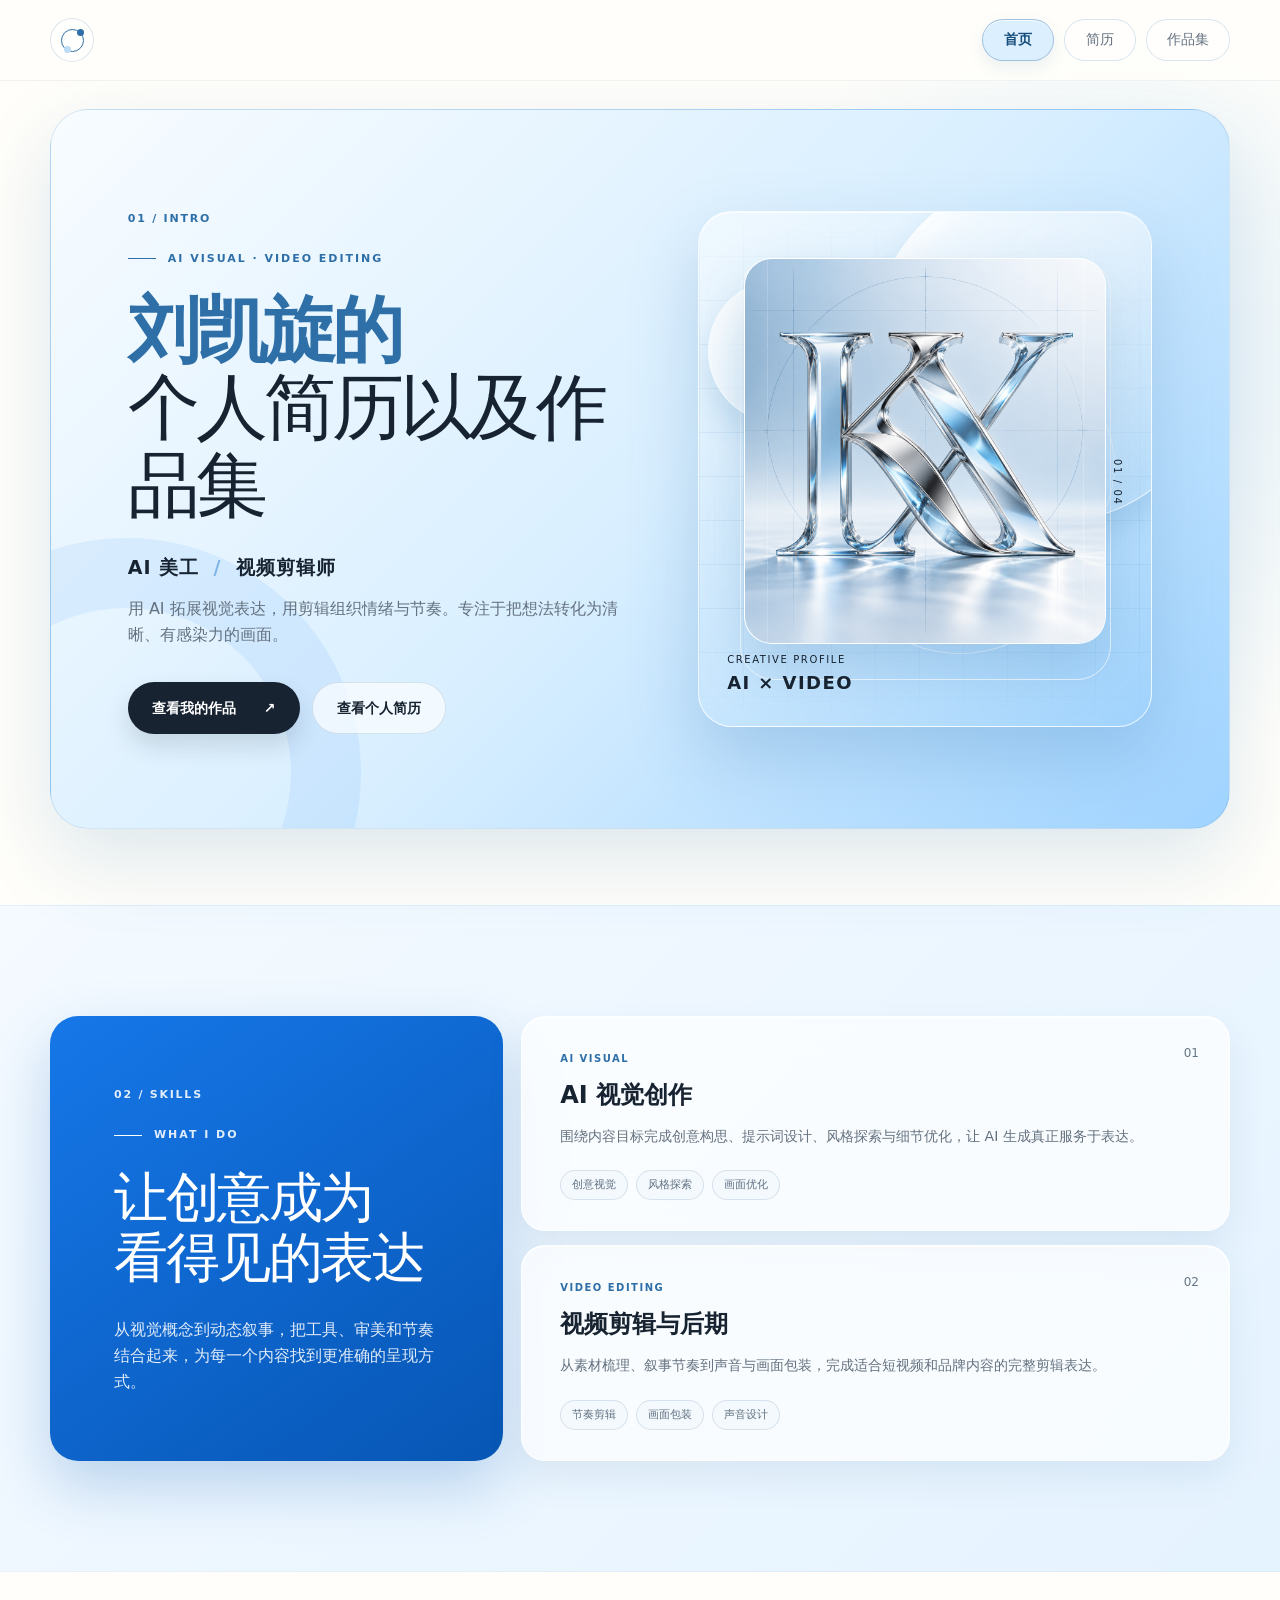
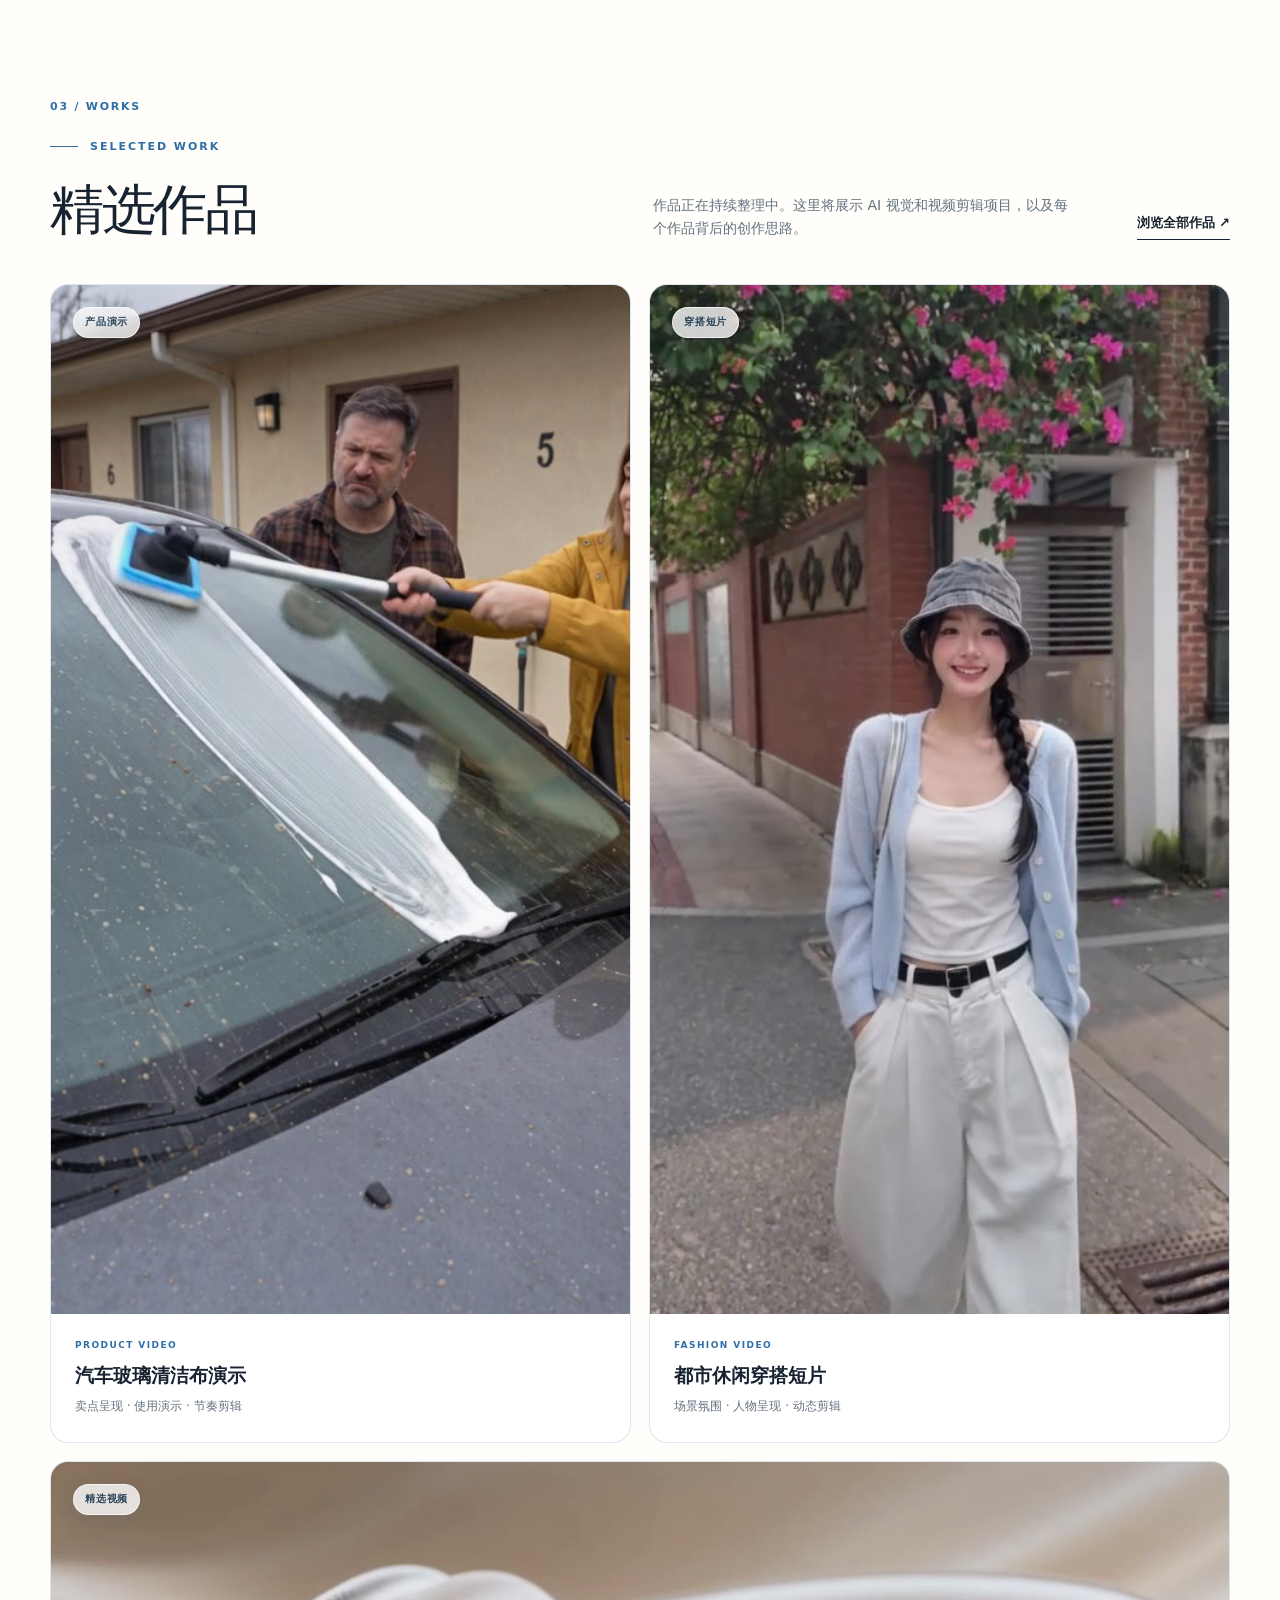
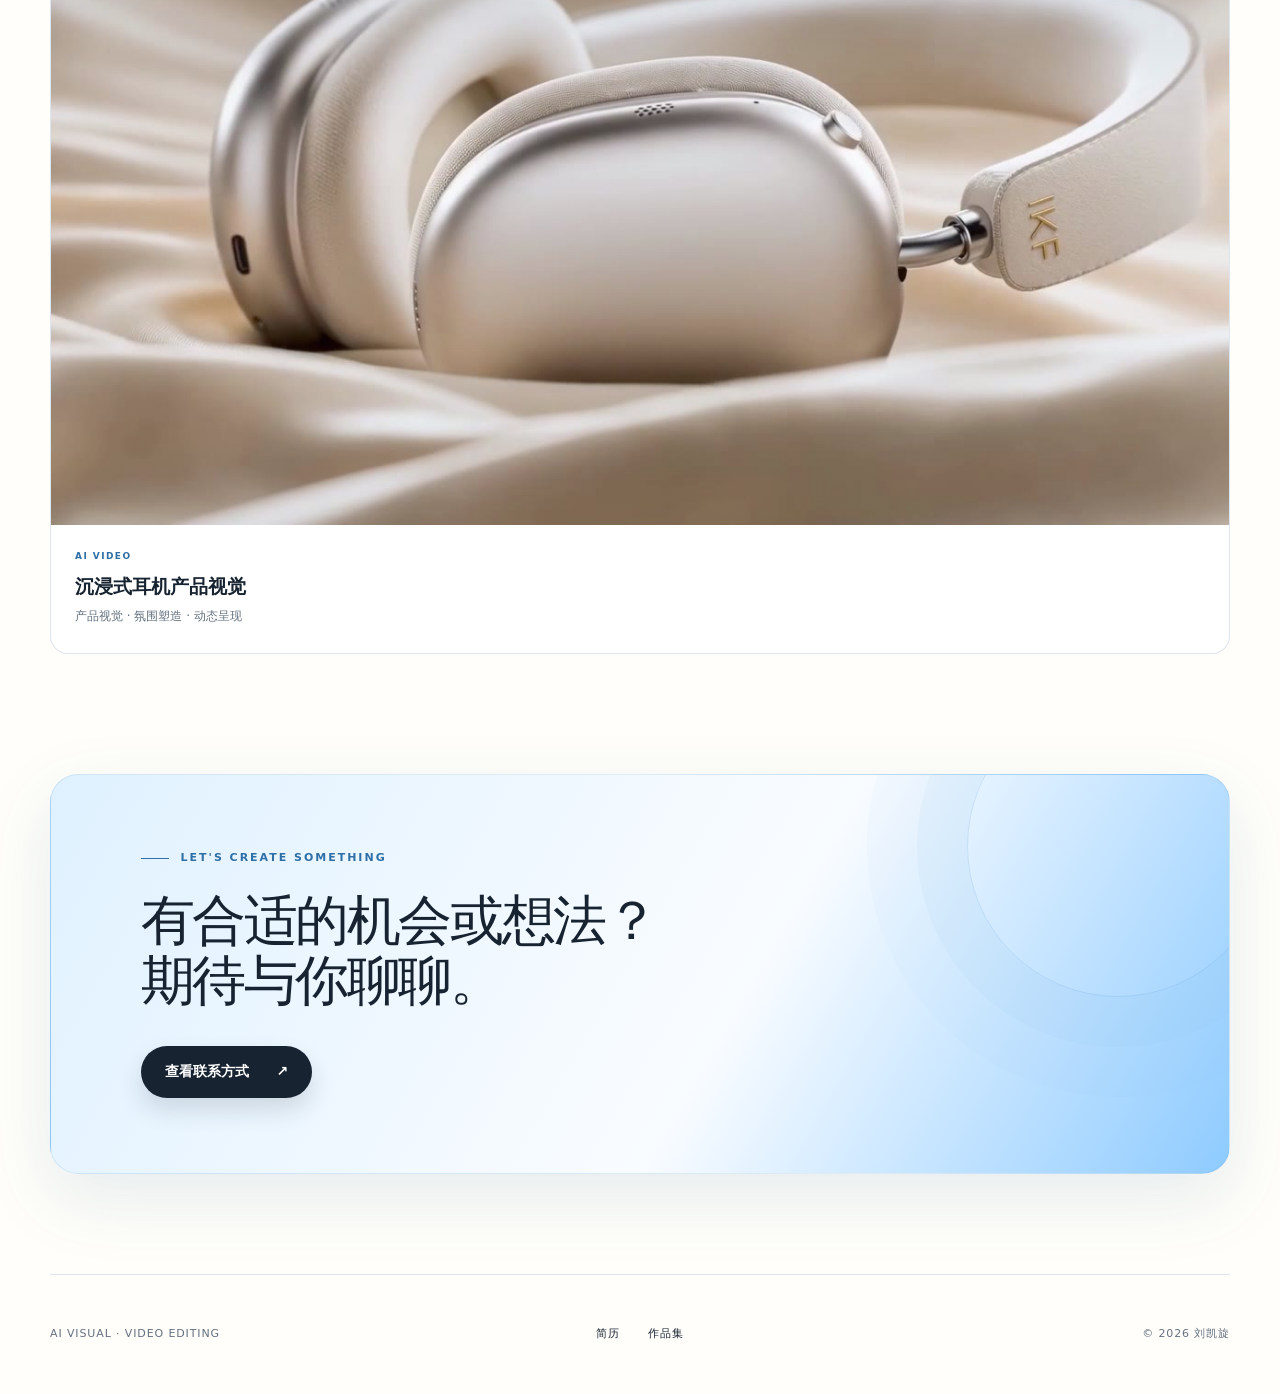
==== commit 35c28092: "feat: rearrange homepage featured work" ====
--- a/index.html
+++ b/index.html
@@ -95,22 +95,22 @@
         <a class="text-link" href="portfolio.html">浏览全部作品 <span aria-hidden="true">↗</span></a>
       </header>
       <div class="bento-grid work-grid reveal">
-        <article class="bento-card bento-card-featured work-card work-card-blue">
-          <a href="portfolio.html" aria-label="查看沉浸式耳机产品视觉详情">
-            <div class="work-art"><img src="assets/portfolio/posters/headphones.jpg" alt="沉浸式耳机产品视觉视频封面"><span>精选视频</span></div>
-            <div class="work-meta"><p>AI VIDEO</p><h3>沉浸式耳机产品视觉</h3><p>产品视觉 · 氛围塑造 · 动态呈现</p></div>
-          </a>
-        </article>
-        <article class="bento-card work-card work-card-white">
+        <article class="bento-card work-card work-card-portrait work-card-white">
           <a href="portfolio.html" aria-label="查看汽车玻璃清洁布演示详情">
             <div class="work-art"><img src="assets/portfolio/posters/cleaning-cloth.jpg" alt="汽车玻璃清洁布演示视频封面"><span>产品演示</span></div>
             <div class="work-meta"><p>PRODUCT VIDEO</p><h3>汽车玻璃清洁布演示</h3><p>卖点呈现 · 使用演示 · 节奏剪辑</p></div>
           </a>
         </article>
-        <article class="bento-card work-card work-card-dark">
+        <article class="bento-card work-card work-card-portrait work-card-dark">
           <a href="portfolio.html" aria-label="查看都市休闲穿搭短片详情">
             <div class="work-art"><img src="assets/portfolio/posters/outfit.jpg" alt="都市休闲穿搭短片视频封面"><span>穿搭短片</span></div>
             <div class="work-meta"><p>FASHION VIDEO</p><h3>都市休闲穿搭短片</h3><p>场景氛围 · 人物呈现 · 动态剪辑</p></div>
+          </a>
+        </article>
+        <article class="bento-card bento-card-featured work-card work-card-landscape work-card-blue">
+          <a href="portfolio.html" aria-label="查看沉浸式耳机产品视觉详情">
+            <div class="work-art"><img src="assets/portfolio/posters/headphones.jpg" alt="沉浸式耳机产品视觉视频封面"><span>精选视频</span></div>
+            <div class="work-meta"><p>AI VIDEO</p><h3>沉浸式耳机产品视觉</h3><p>产品视觉 · 氛围塑造 · 动态呈现</p></div>
           </a>
         </article>
       </div>
--- a/styles.css
+++ b/styles.css
@@ -103,12 +103,11 @@
 .work-heading { display: grid; grid-template-columns: 1fr .78fr auto; align-items: end; gap: 60px; margin-bottom: 44px; }
 .work-heading > p { margin: 0; color: var(--color-muted); font-size: 14px; }
 .text-link { padding-bottom: 6px; border-bottom: 1px solid var(--color-ink); font-size: 13px; font-weight: 650; white-space: nowrap; }
-.work-grid { display: grid; grid-template-columns: repeat(12, 1fr); grid-template-rows: repeat(2, minmax(230px, auto)); gap: 18px; }
+.work-grid { display: grid; grid-template-columns: repeat(2, minmax(0, 1fr)); gap: 18px; }
 .work-card { overflow: hidden; border: 1px solid var(--color-line); border-radius: var(--radius-md); background: white; transition: transform .3s, box-shadow .3s; }
-.bento-card { grid-column: span 5; }
-.bento-card-featured { grid-column: span 7; grid-row: span 2; }
-.bento-card-featured > a { height: 100%; display: grid; grid-template-rows: 1fr auto; }
-.bento-card-featured .work-art { min-height: 480px; }
+.bento-card-featured { grid-column: 1 / -1; }
+.work-card-portrait .work-art { min-height: 0; aspect-ratio: 9 / 16; }
+.work-card-landscape .work-art { min-height: 0; aspect-ratio: 16 / 9; }
 .work-card:hover { transform: translateY(-6px); box-shadow: var(--shadow-soft); }
 .work-art { position: relative; min-height: 230px; overflow: hidden; padding: 22px; background: #dceeff; }
 .work-art::after { content: ""; position: absolute; inset: 0; background: linear-gradient(180deg, rgba(20,38,54,.18), transparent 42%, rgba(20,38,54,.08)); pointer-events: none; }
@@ -271,10 +270,9 @@
   .capabilities-layout { grid-template-columns: 1fr; }
   .work-heading { grid-template-columns: 1fr auto; }
   .work-heading > p { grid-column: 1 / -1; grid-row: 2; }
-  .work-grid { grid-template-columns: repeat(2, 1fr); grid-template-rows: auto; }
-  .bento-card, .bento-card-featured { grid-column: auto; grid-row: auto; }
+  .work-grid { grid-template-columns: repeat(2, minmax(0, 1fr)); }
+  .bento-card { grid-column: auto; }
   .bento-card-featured { grid-column: 1 / -1; }
-  .bento-card-featured .work-art { min-height: 420px; }
   .resume-intro { grid-template-columns: 1fr 280px; padding: 54px 46px; }
   .resume-education, .resume-credentials { grid-column: 1 / -1; }
   .portfolio-intro { grid-template-columns: 1fr; gap: 34px; }
@@ -305,10 +303,12 @@
   .capabilities-layout { gap: 42px; }
   .work-heading { grid-template-columns: 1fr; gap: 22px; }
   .work-heading > p { grid-column: auto; grid-row: auto; }
-  .work-grid { grid-template-columns: 1fr; }
-  .bento-card, .bento-card-featured, .work-card:last-child { grid-column: auto; }
-  .bento-card-featured .work-art { min-height: 360px; }
-  .work-art { min-height: 340px; }
+  .work-grid { grid-template-columns: repeat(2, minmax(0, 1fr)); gap: 12px; }
+  .bento-card { grid-column: auto; }
+  .bento-card-featured, .work-card:last-child { grid-column: 1 / -1; }
+  .work-card-portrait .work-meta { padding: 18px 15px 20px; }
+  .work-card-portrait .work-meta h3 { font-size: 16px; }
+  .work-card-portrait .work-meta > p:last-child { font-size: 10px; }
   .collaboration { min-height: 380px; margin-bottom: 70px; padding: 58px 26px; }
   .site-footer { grid-template-columns: 1fr; gap: 16px; padding-block: 34px; text-align: center; }
   .site-footer nav { justify-content: center; }
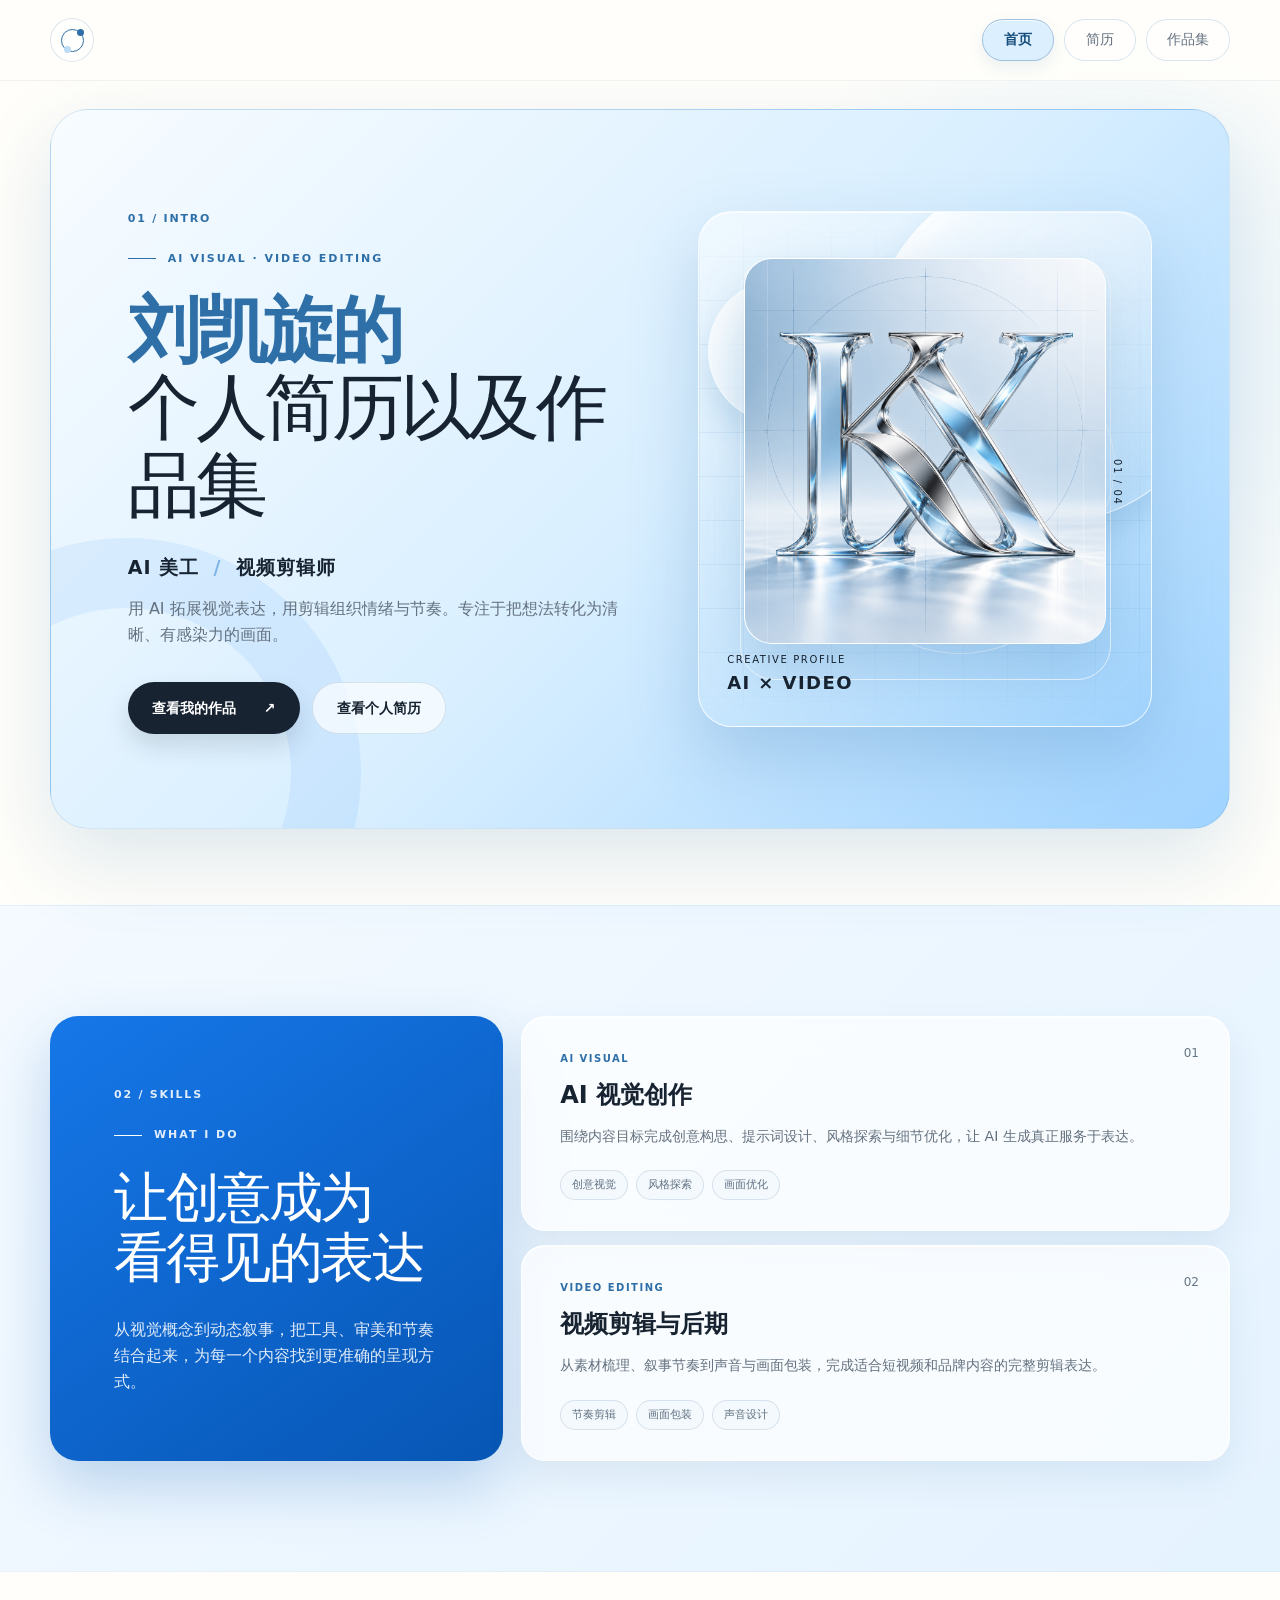
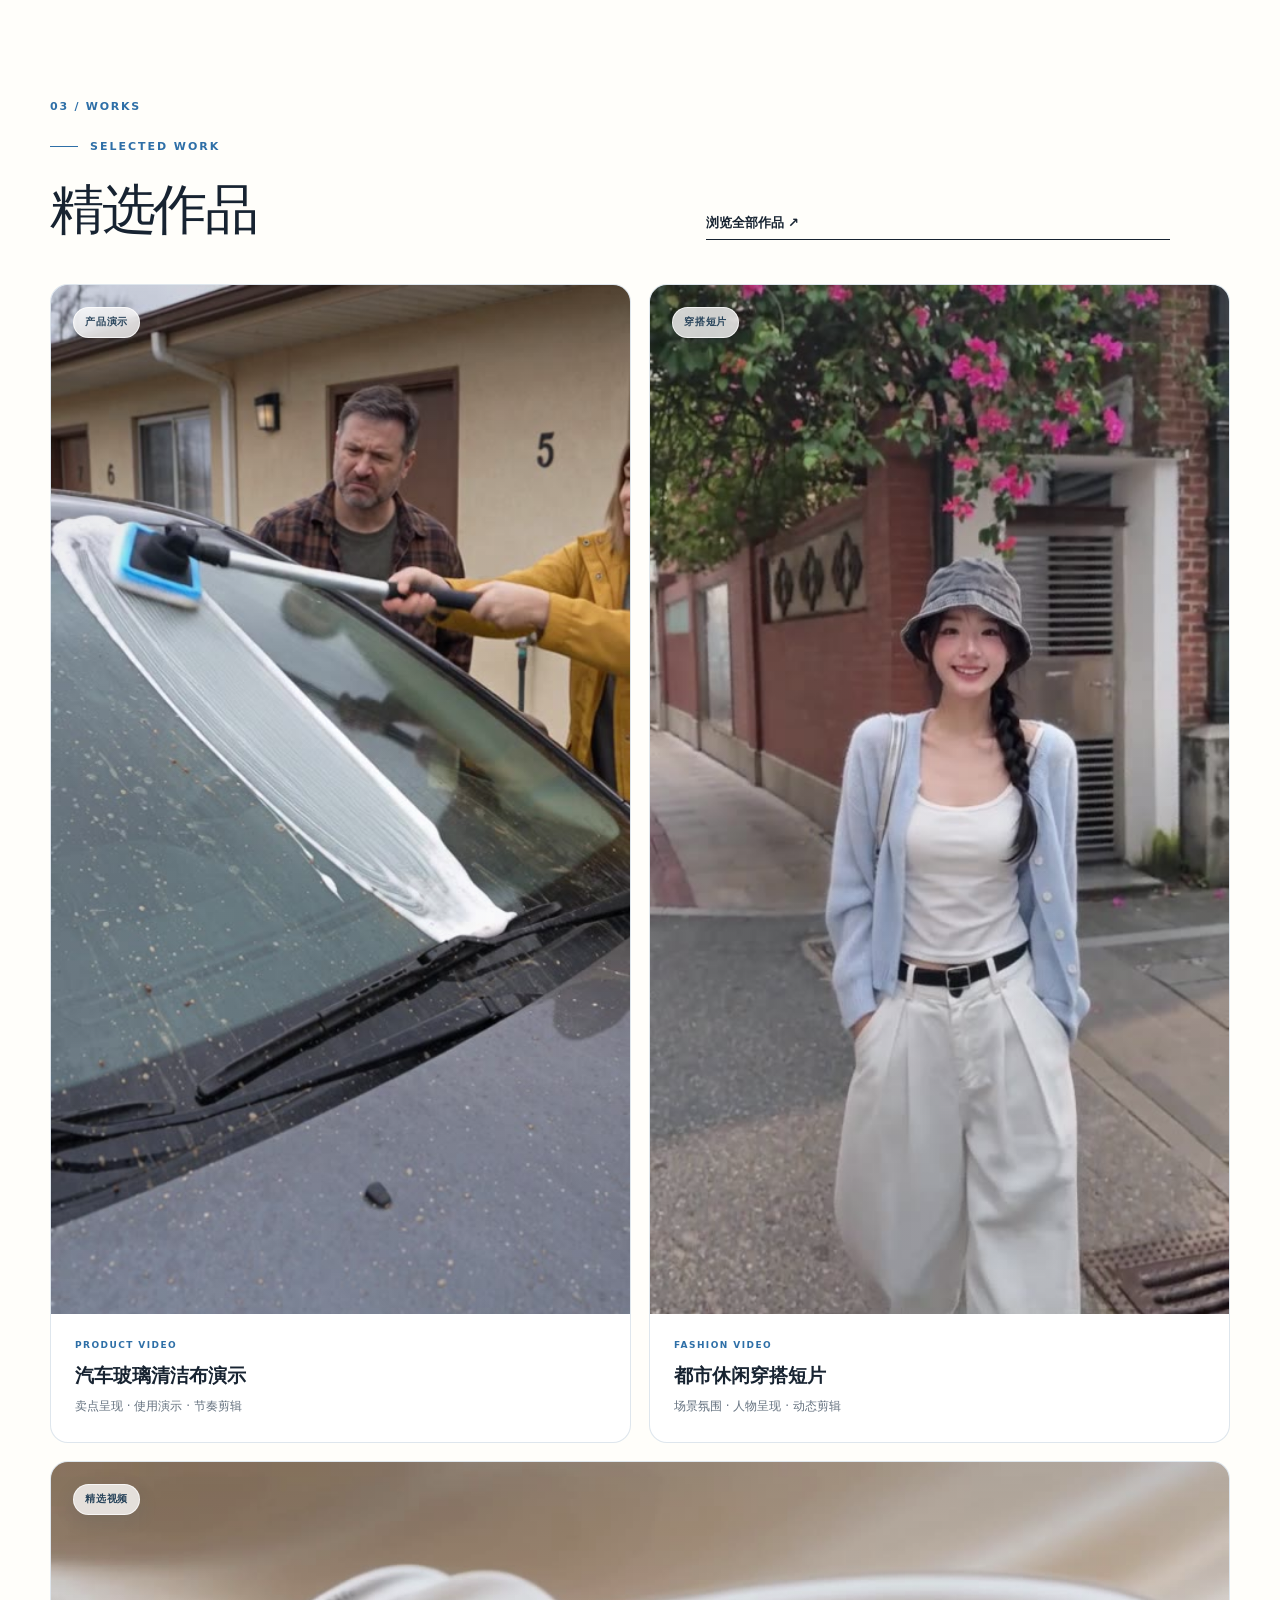
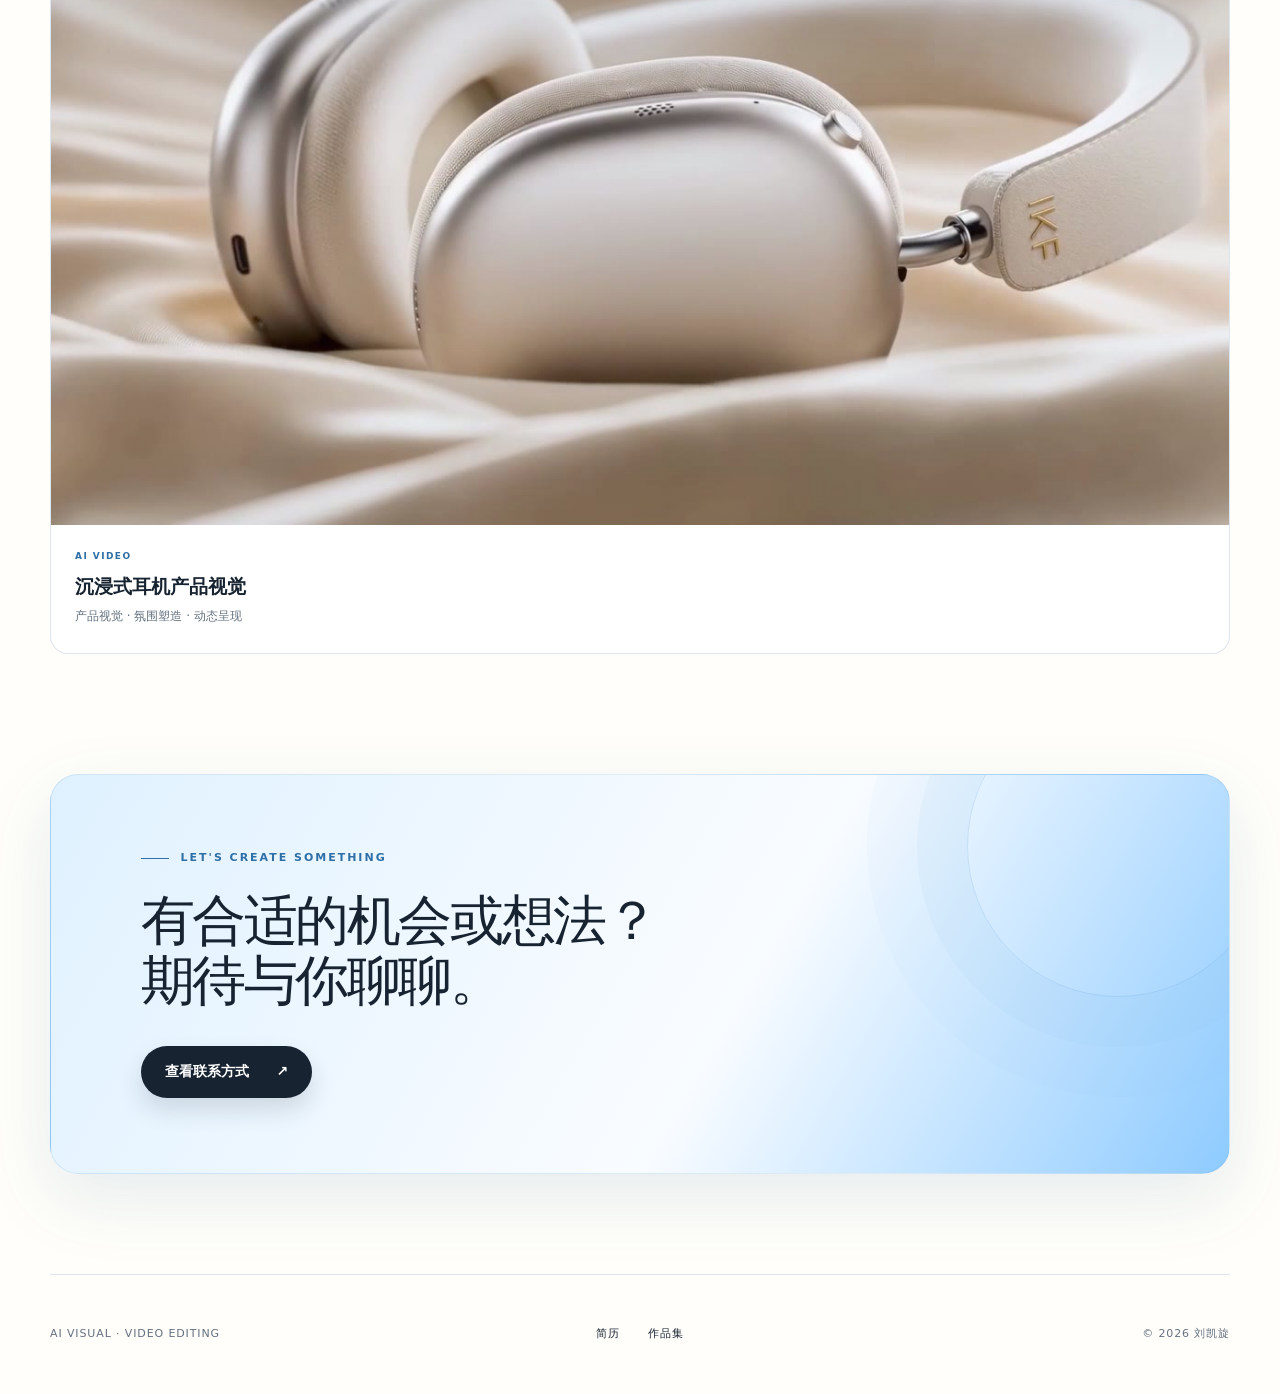
==== commit 76ff47df: "fix: remove homepage placeholder copy" ====
--- a/index.html
+++ b/index.html
@@ -1,136 +1,136 @@
-<!doctype html>
-<html lang="zh-CN">
-<head>
-  <meta charset="utf-8">
-  <meta name="viewport" content="width=device-width, initial-scale=1">
-  <meta name="description" content="刘凯旋的 AI 视觉创作与视频剪辑个人简历和作品集。">
-  <title>刘凯旋｜AI 美工 · 视频剪辑师</title>
-  <link rel="stylesheet" href="styles.css">
-</head>
-<body>
-  <a class="skip-link" href="#main-content">跳到主要内容</a>
-
-  <header class="site-header">
-    <nav class="site-nav" aria-label="主导航">
-      <a class="brand-mark" href="index.html" aria-label="返回首页">
-        <span class="brand-orbit" aria-hidden="true"></span>
-      </a>
-      <button class="menu-toggle" type="button" aria-expanded="false" aria-controls="primary-navigation">
-        <span>菜单</span>
-        <i aria-hidden="true"></i>
-      </button>
-      <ul class="nav-links" id="primary-navigation">
-        <li><a class="nav-pill" href="index.html" aria-current="page">首页</a></li>
-        <li><a class="nav-pill" href="resume.html">简历</a></li>
-        <li><a class="nav-pill" href="portfolio.html">作品集</a></li>
-      </ul>
-    </nav>
-  </header>
-
-  <main id="main-content">
-    <section class="hero section-shell" id="home" aria-labelledby="hero-title">
-      <div class="hero-copy reveal">
-        <span class="section-number">01 / INTRO</span>
-        <p class="eyebrow"><span></span>AI VISUAL · VIDEO EDITING</p>
-        <h1 id="hero-title"><strong>刘凯旋的</strong><br>个人简历以及作品集</h1>
-        <p class="hero-role">AI 美工 <span>/</span> 视频剪辑师</p>
-        <p class="hero-intro">用 AI 拓展视觉表达，用剪辑组织情绪与节奏。专注于把想法转化为清晰、有感染力的画面。</p>
-        <div class="hero-actions">
-          <a class="button button-primary" href="portfolio.html">查看我的作品 <span aria-hidden="true">↗</span></a>
-          <a class="button button-secondary" href="resume.html">查看个人简历</a>
-        </div>
-      </div>
-
-      <div class="glass-stage hero-visual reveal" aria-label="个人代表视觉占位">
-        <div class="visual-grid" aria-hidden="true"><i></i><i></i><i></i></div>
-        <i class="glass-orbit glass-orbit-large" aria-hidden="true"></i>
-        <i class="glass-orbit glass-orbit-small" aria-hidden="true"></i>
-        <div class="hero-image-frame">
-          <img class="monogram-art" src="assets/kx-glass-monogram.png" alt="玻璃金属质感的 KX 个人标识">
-        </div>
-        <p class="visual-label"><span>Creative profile</span><strong>AI × VIDEO</strong></p>
-        <span class="visual-index">01 / 04</span>
-      </div>
-    </section>
-
-    <section class="capabilities" id="capabilities" aria-labelledby="capabilities-title">
-      <div class="section-shell capabilities-layout">
-      <header class="section-heading reveal">
-        <span class="section-number">02 / SKILLS</span>
-        <p class="eyebrow"><span></span>WHAT I DO</p>
-        <h2 id="capabilities-title">让创意成为<br>看得见的表达</h2>
-        <p>从视觉概念到动态叙事，把工具、审美和节奏结合起来，为每一个内容找到更准确的呈现方式。</p>
-      </header>
-      <div class="capability-list reveal">
-        <article class="capability-card">
-          <span class="card-number">01</span>
-          <p class="card-kicker">AI VISUAL</p>
-          <h3>AI 视觉创作</h3>
-          <p>围绕内容目标完成创意构思、提示词设计、风格探索与细节优化，让 AI 生成真正服务于表达。</p>
-          <ul aria-label="AI 视觉创作能力">
-            <li>创意视觉</li><li>风格探索</li><li>画面优化</li>
-          </ul>
-        </article>
-        <article class="capability-card">
-          <span class="card-number">02</span>
-          <p class="card-kicker">VIDEO EDITING</p>
-          <h3>视频剪辑与后期</h3>
-          <p>从素材梳理、叙事节奏到声音与画面包装，完成适合短视频和品牌内容的完整剪辑表达。</p>
-          <ul aria-label="视频剪辑能力">
-            <li>节奏剪辑</li><li>画面包装</li><li>声音设计</li>
-          </ul>
-        </article>
-      </div>
-      </div>
-    </section>
-
-    <section class="featured section-shell" id="featured-work" aria-labelledby="work-title">
-      <header class="work-heading reveal">
-        <div>
-          <span class="section-number">03 / WORKS</span>
-          <p class="eyebrow"><span></span>SELECTED WORK</p>
-          <h2 id="work-title">精选作品</h2>
-        </div>
-        <p>作品正在持续整理中。这里将展示 AI 视觉和视频剪辑项目，以及每个作品背后的创作思路。</p>
-        <a class="text-link" href="portfolio.html">浏览全部作品 <span aria-hidden="true">↗</span></a>
-      </header>
-      <div class="bento-grid work-grid reveal">
-        <article class="bento-card work-card work-card-portrait work-card-white">
-          <a href="portfolio.html" aria-label="查看汽车玻璃清洁布演示详情">
-            <div class="work-art"><img src="assets/portfolio/posters/cleaning-cloth.jpg" alt="汽车玻璃清洁布演示视频封面"><span>产品演示</span></div>
-            <div class="work-meta"><p>PRODUCT VIDEO</p><h3>汽车玻璃清洁布演示</h3><p>卖点呈现 · 使用演示 · 节奏剪辑</p></div>
-          </a>
-        </article>
-        <article class="bento-card work-card work-card-portrait work-card-dark">
-          <a href="portfolio.html" aria-label="查看都市休闲穿搭短片详情">
-            <div class="work-art"><img src="assets/portfolio/posters/outfit.jpg" alt="都市休闲穿搭短片视频封面"><span>穿搭短片</span></div>
-            <div class="work-meta"><p>FASHION VIDEO</p><h3>都市休闲穿搭短片</h3><p>场景氛围 · 人物呈现 · 动态剪辑</p></div>
-          </a>
-        </article>
-        <article class="bento-card bento-card-featured work-card work-card-landscape work-card-blue">
-          <a href="portfolio.html" aria-label="查看沉浸式耳机产品视觉详情">
-            <div class="work-art"><img src="assets/portfolio/posters/headphones.jpg" alt="沉浸式耳机产品视觉视频封面"><span>精选视频</span></div>
-            <div class="work-meta"><p>AI VIDEO</p><h3>沉浸式耳机产品视觉</h3><p>产品视觉 · 氛围塑造 · 动态呈现</p></div>
-          </a>
-        </article>
-      </div>
-    </section>
-
-    <section class="collaboration section-shell reveal" id="collaboration" aria-labelledby="collaboration-title">
-      <p class="eyebrow"><span></span>LET'S CREATE SOMETHING</p>
-      <h2 id="collaboration-title">有合适的机会或想法？<br>期待与你聊聊。</h2>
-      <a class="button button-primary" href="resume.html#contact">查看联系方式 <span aria-hidden="true">↗</span></a>
-    </section>
-  </main>
-
-  <footer class="site-footer section-shell">
-    <p>AI VISUAL · VIDEO EDITING</p>
-    <nav aria-label="页脚导航">
-      <a href="resume.html">简历</a>
-      <a href="portfolio.html">作品集</a>
-    </nav>
-    <p>© 2026 刘凯旋</p>
-  </footer>
-  <script src="script.js"></script>
-</body>
-</html>
+<!doctype html>
+<html lang="zh-CN">
+<head>
+  <meta charset="utf-8">
+  <meta name="viewport" content="width=device-width, initial-scale=1">
+  <meta name="description" content="刘凯旋的 AI 视觉创作与视频剪辑个人简历和作品集。">
+  <title>刘凯旋｜AI 美工 · 视频剪辑师</title>
+  <link rel="stylesheet" href="styles.css">
+</head>
+<body>
+  <a class="skip-link" href="#main-content">跳到主要内容</a>
+
+  <header class="site-header">
+    <nav class="site-nav" aria-label="主导航">
+      <a class="brand-mark" href="index.html" aria-label="返回首页">
+        <span class="brand-orbit" aria-hidden="true"></span>
+      </a>
+      <button class="menu-toggle" type="button" aria-expanded="false" aria-controls="primary-navigation">
+        <span>菜单</span>
+        <i aria-hidden="true"></i>
+      </button>
+      <ul class="nav-links" id="primary-navigation">
+        <li><a class="nav-pill" href="index.html" aria-current="page">首页</a></li>
+        <li><a class="nav-pill" href="resume.html">简历</a></li>
+        <li><a class="nav-pill" href="portfolio.html">作品集</a></li>
+      </ul>
+    </nav>
+  </header>
+
+  <main id="main-content">
+    <section class="hero section-shell" id="home" aria-labelledby="hero-title">
+      <div class="hero-copy reveal">
+        <span class="section-number">01 / INTRO</span>
+        <p class="eyebrow"><span></span>AI VISUAL · VIDEO EDITING</p>
+        <h1 id="hero-title"><strong>刘凯旋的</strong><br>个人简历以及作品集</h1>
+        <p class="hero-role">AI 美工 <span>/</span> 视频剪辑师</p>
+        <p class="hero-intro">用 AI 拓展视觉表达，用剪辑组织情绪与节奏。专注于把想法转化为清晰、有感染力的画面。</p>
+        <div class="hero-actions">
+          <a class="button button-primary" href="portfolio.html">查看我的作品 <span aria-hidden="true">↗</span></a>
+          <a class="button button-secondary" href="resume.html">查看个人简历</a>
+        </div>
+      </div>
+
+      <div class="glass-stage hero-visual reveal" aria-label="个人代表视觉占位">
+        <div class="visual-grid" aria-hidden="true"><i></i><i></i><i></i></div>
+        <i class="glass-orbit glass-orbit-large" aria-hidden="true"></i>
+        <i class="glass-orbit glass-orbit-small" aria-hidden="true"></i>
+        <div class="hero-image-frame">
+          <img class="monogram-art" src="assets/kx-glass-monogram.png" alt="玻璃金属质感的 KX 个人标识">
+        </div>
+        <p class="visual-label"><span>Creative profile</span><strong>AI × VIDEO</strong></p>
+        <span class="visual-index">01 / 04</span>
+      </div>
+    </section>
+
+    <section class="capabilities" id="capabilities" aria-labelledby="capabilities-title">
+      <div class="section-shell capabilities-layout">
+      <header class="section-heading reveal">
+        <span class="section-number">02 / SKILLS</span>
+        <p class="eyebrow"><span></span>WHAT I DO</p>
+        <h2 id="capabilities-title">让创意成为<br>看得见的表达</h2>
+        <p>从视觉概念到动态叙事，把工具、审美和节奏结合起来，为每一个内容找到更准确的呈现方式。</p>
+      </header>
+      <div class="capability-list reveal">
+        <article class="capability-card">
+          <span class="card-number">01</span>
+          <p class="card-kicker">AI VISUAL</p>
+          <h3>AI 视觉创作</h3>
+          <p>围绕内容目标完成创意构思、提示词设计、风格探索与细节优化，让 AI 生成真正服务于表达。</p>
+          <ul aria-label="AI 视觉创作能力">
+            <li>创意视觉</li><li>风格探索</li><li>画面优化</li>
+          </ul>
+        </article>
+        <article class="capability-card">
+          <span class="card-number">02</span>
+          <p class="card-kicker">VIDEO EDITING</p>
+          <h3>视频剪辑与后期</h3>
+          <p>从素材梳理、叙事节奏到声音与画面包装，完成适合短视频和品牌内容的完整剪辑表达。</p>
+          <ul aria-label="视频剪辑能力">
+            <li>节奏剪辑</li><li>画面包装</li><li>声音设计</li>
+          </ul>
+        </article>
+      </div>
+      </div>
+    </section>
+
+    <section class="featured section-shell" id="featured-work" aria-labelledby="work-title">
+      <header class="work-heading reveal">
+        <div>
+          <span class="section-number">03 / WORKS</span>
+          <p class="eyebrow"><span></span>SELECTED WORK</p>
+          <h2 id="work-title">精选作品</h2>
+        </div>
+        <a class="text-link" href="portfolio.html">浏览全部作品 <span aria-hidden="true">↗</span></a>
+      </header>
+      <div class="bento-grid work-grid reveal">
+        <article class="bento-card work-card work-card-portrait work-card-white">
+          <a href="portfolio.html" aria-label="查看汽车玻璃清洁布演示详情">
+            <div class="work-art"><img src="assets/portfolio/posters/cleaning-cloth.jpg" alt="汽车玻璃清洁布演示视频封面"><span>产品演示</span></div>
+            <div class="work-meta"><p>PRODUCT VIDEO</p><h3>汽车玻璃清洁布演示</h3><p>卖点呈现 · 使用演示 · 节奏剪辑</p></div>
+          </a>
+        </article>
+        <article class="bento-card work-card work-card-portrait work-card-dark">
+          <a href="portfolio.html" aria-label="查看都市休闲穿搭短片详情">
+            <div class="work-art"><img src="assets/portfolio/posters/outfit.jpg" alt="都市休闲穿搭短片视频封面"><span>穿搭短片</span></div>
+            <div class="work-meta"><p>FASHION VIDEO</p><h3>都市休闲穿搭短片</h3><p>场景氛围 · 人物呈现 · 动态剪辑</p></div>
+          </a>
+        </article>
+        <article class="bento-card bento-card-featured work-card work-card-landscape work-card-blue">
+          <a href="portfolio.html" aria-label="查看沉浸式耳机产品视觉详情">
+            <div class="work-art"><img src="assets/portfolio/posters/headphones.jpg" alt="沉浸式耳机产品视觉视频封面"><span>精选视频</span></div>
+            <div class="work-meta"><p>AI VIDEO</p><h3>沉浸式耳机产品视觉</h3><p>产品视觉 · 氛围塑造 · 动态呈现</p></div>
+          </a>
+        </article>
+      </div>
+    </section>
+
+    <section class="collaboration section-shell reveal" id="collaboration" aria-labelledby="collaboration-title">
+      <p class="eyebrow"><span></span>LET'S CREATE SOMETHING</p>
+      <h2 id="collaboration-title">有合适的机会或想法？<br>期待与你聊聊。</h2>
+      <a class="button button-primary" href="resume.html#contact">查看联系方式 <span aria-hidden="true">↗</span></a>
+    </section>
+  </main>
+
+  <footer class="site-footer section-shell">
+    <p>AI VISUAL · VIDEO EDITING</p>
+    <nav aria-label="页脚导航">
+      <a href="resume.html">简历</a>
+      <a href="portfolio.html">作品集</a>
+    </nav>
+    <p>© 2026 刘凯旋</p>
+  </footer>
+  <script src="script.js"></script>
+</body>
+</html>
+
--- a/styles.css
+++ b/styles.css
@@ -245,11 +245,18 @@
 .portfolio-tags li { padding: 5px 10px; border: 1px solid rgba(46,111,167,.16); border-radius: 999px; color: #4f7592; background: var(--color-blue-mist); font-size: 10px; }
 .portfolio-meta { display: flex; gap: 10px; margin-top: 24px; color: #4d6c84; font-size: 11px; font-weight: 700; }
 .portfolio-meta span, .portfolio-meta time { padding: 5px 9px; border: 1px solid rgba(46,111,167,.15); border-radius: 999px; background: rgba(237,247,255,.88); }
-.portfolio-portrait-grid { display: grid; grid-template-columns: repeat(4, minmax(0, 1fr)); gap: 18px; }
-.portfolio-portrait-card { padding: 9px; }
+.portfolio-portrait-grid { display: flex; flex-wrap: wrap; justify-content: center; gap: 18px; }
+.portfolio-portrait-card { flex: 0 1 calc((100% - 54px) / 4); min-width: 0; padding: 9px; }
 .portfolio-card-copy { padding: 20px 12px 14px; }
 .portfolio-card-copy h2 { min-height: 3em; margin: 0; font-size: 18px; line-height: 1.5; }
 .portfolio-card-copy .portfolio-meta { margin-top: 16px; }
+.design-gallery { column-count: 3; column-gap: 18px; }
+.design-card { display: inline-block; width: 100%; margin: 0 0 18px; overflow: hidden; break-inside: avoid; border: 1px solid rgba(67,122,166,.16); border-radius: 24px; background: rgba(255,255,255,.94); box-shadow: 0 18px 45px rgba(48,99,140,.09); transition: transform .3s, box-shadow .3s, border-color .3s; }
+.design-card:hover { transform: translateY(-4px); border-color: rgba(46,111,167,.3); box-shadow: 0 25px 58px rgba(48,99,140,.15); }
+.design-image { display: block; width: 100%; height: auto; }
+.design-card figcaption { padding: 20px 22px 22px; border-top: 1px solid rgba(67,122,166,.1); }
+.design-card figcaption span { color: var(--color-blue-strong); font-size: 9px; font-weight: 750; letter-spacing: .16em; }
+.design-card figcaption h2 { margin: 8px 0 0; font-size: 19px; line-height: 1.35; }
 .portfolio-empty { position: relative; min-height: 540px; padding: clamp(48px, 8vw, 96px); overflow: hidden; border: 1px solid rgba(66,124,169,.17); border-radius: 30px; background: linear-gradient(135deg, rgba(255,255,255,.92), rgba(220,240,255,.88)); box-shadow: var(--shadow-soft); }
 .portfolio-empty::after { content: ""; position: absolute; width: 330px; height: 330px; right: -70px; bottom: -100px; border: 1px solid rgba(59,131,188,.18); border-radius: 50%; box-shadow: 0 0 0 50px rgba(64,145,208,.06), 0 0 0 100px rgba(64,145,208,.035); }
 .portfolio-empty > span { color: var(--color-blue-strong); font-size: 11px; font-weight: 700; letter-spacing: .16em; }
@@ -277,8 +284,9 @@
   .resume-education, .resume-credentials { grid-column: 1 / -1; }
   .portfolio-intro { grid-template-columns: 1fr; gap: 34px; }
   .portfolio-featured { grid-template-columns: 1fr; }
-  .portfolio-portrait-grid { grid-template-columns: repeat(2, minmax(0, 1fr)); }
+  .portfolio-portrait-card { flex-basis: calc((100% - 18px) / 2); }
   .portfolio-featured-copy { padding: 38px 30px; }
+  .design-gallery { column-count: 2; }
 }
 
 @media (max-width: 760px) {
@@ -337,9 +345,10 @@
   .portfolio-projects { padding-block: 16px 76px; }
   .portfolio-featured { padding: 8px; border-radius: 22px; }
   .portfolio-featured-copy { padding: 30px 18px 24px; }
-  .portfolio-portrait-grid { grid-template-columns: 1fr; }
-  .portfolio-portrait-card { width: min(100%, 390px); justify-self: center; border-radius: 22px; }
+  .portfolio-portrait-card { flex-basis: 100%; max-width: 390px; border-radius: 22px; }
   .portfolio-card-copy h2 { min-height: auto; }
+  .design-gallery { column-count: 1; }
+  .design-card { margin-bottom: 16px; border-radius: 22px; }
   .portfolio-empty { min-height: 470px; padding: 48px 24px; border-radius: 24px; }
   .portfolio-closing { min-height: 150px; margin-bottom: 56px; padding-inline: 20px; }
 }
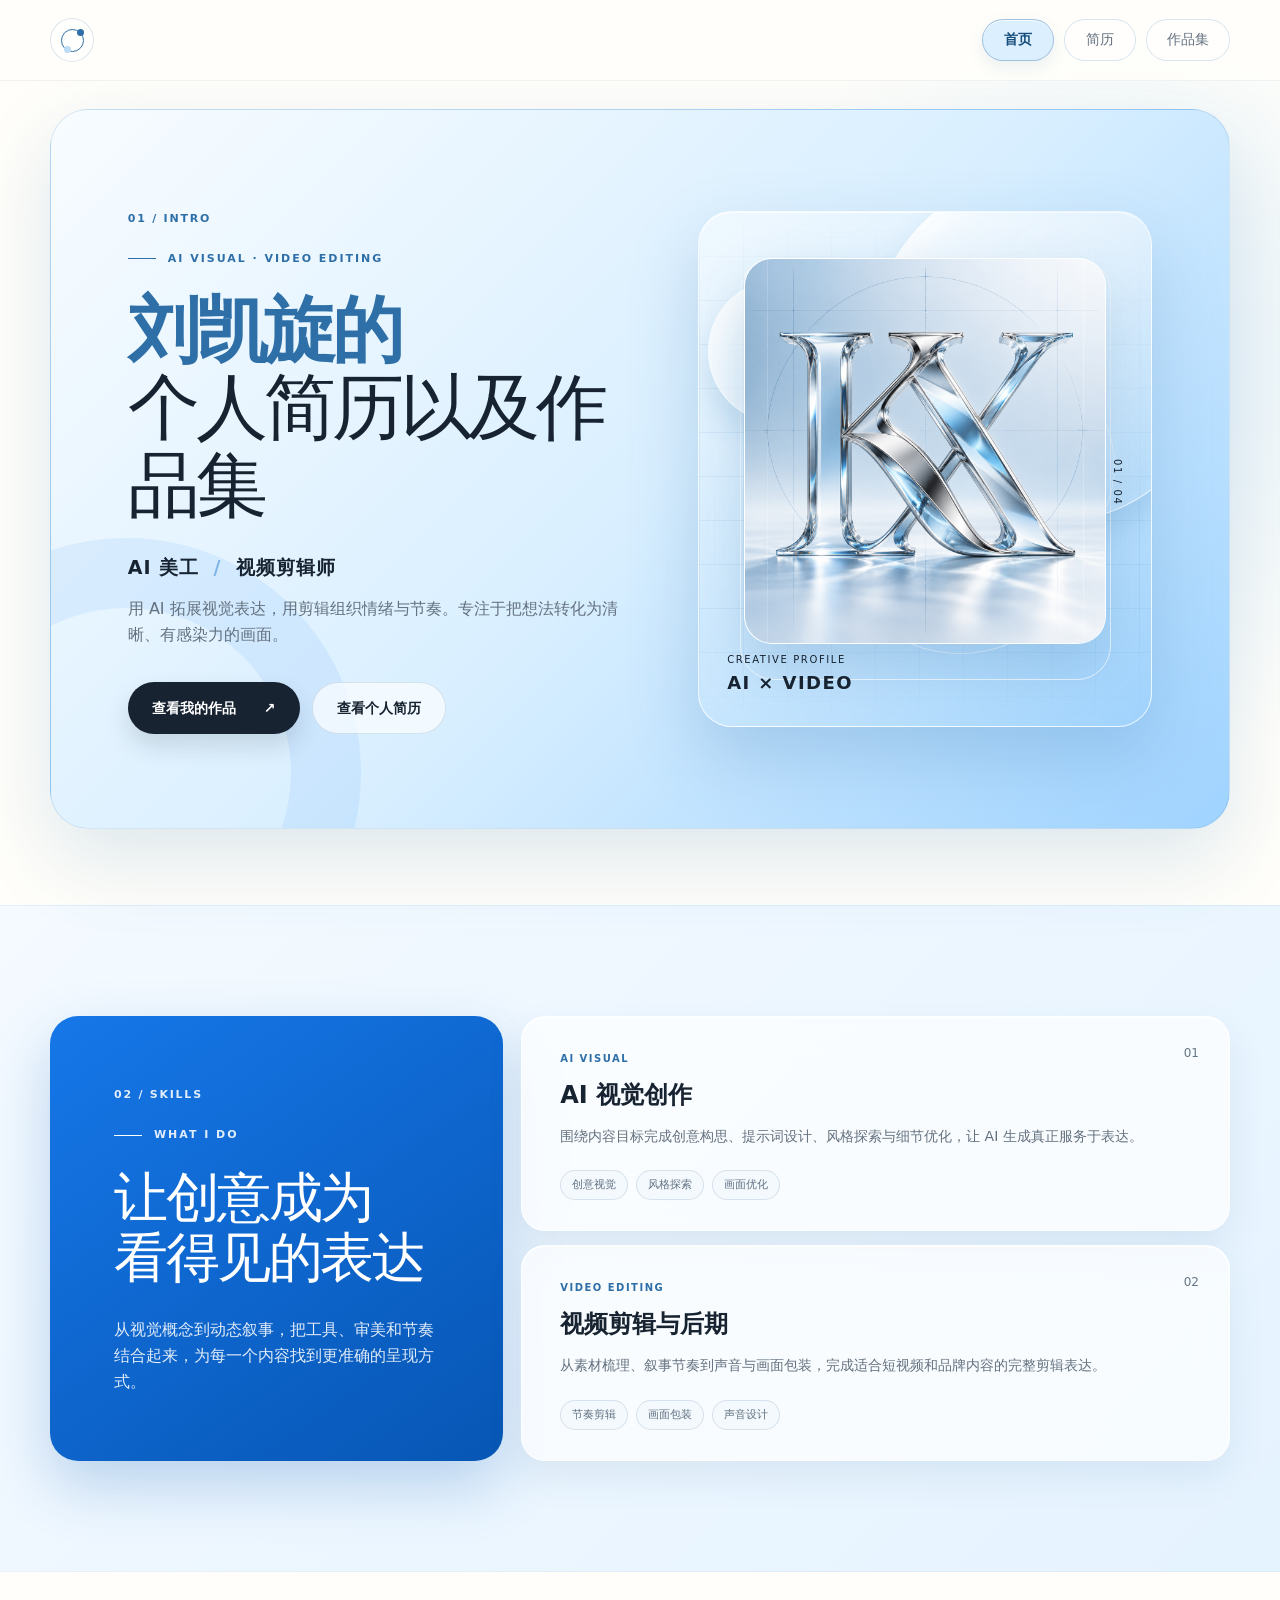
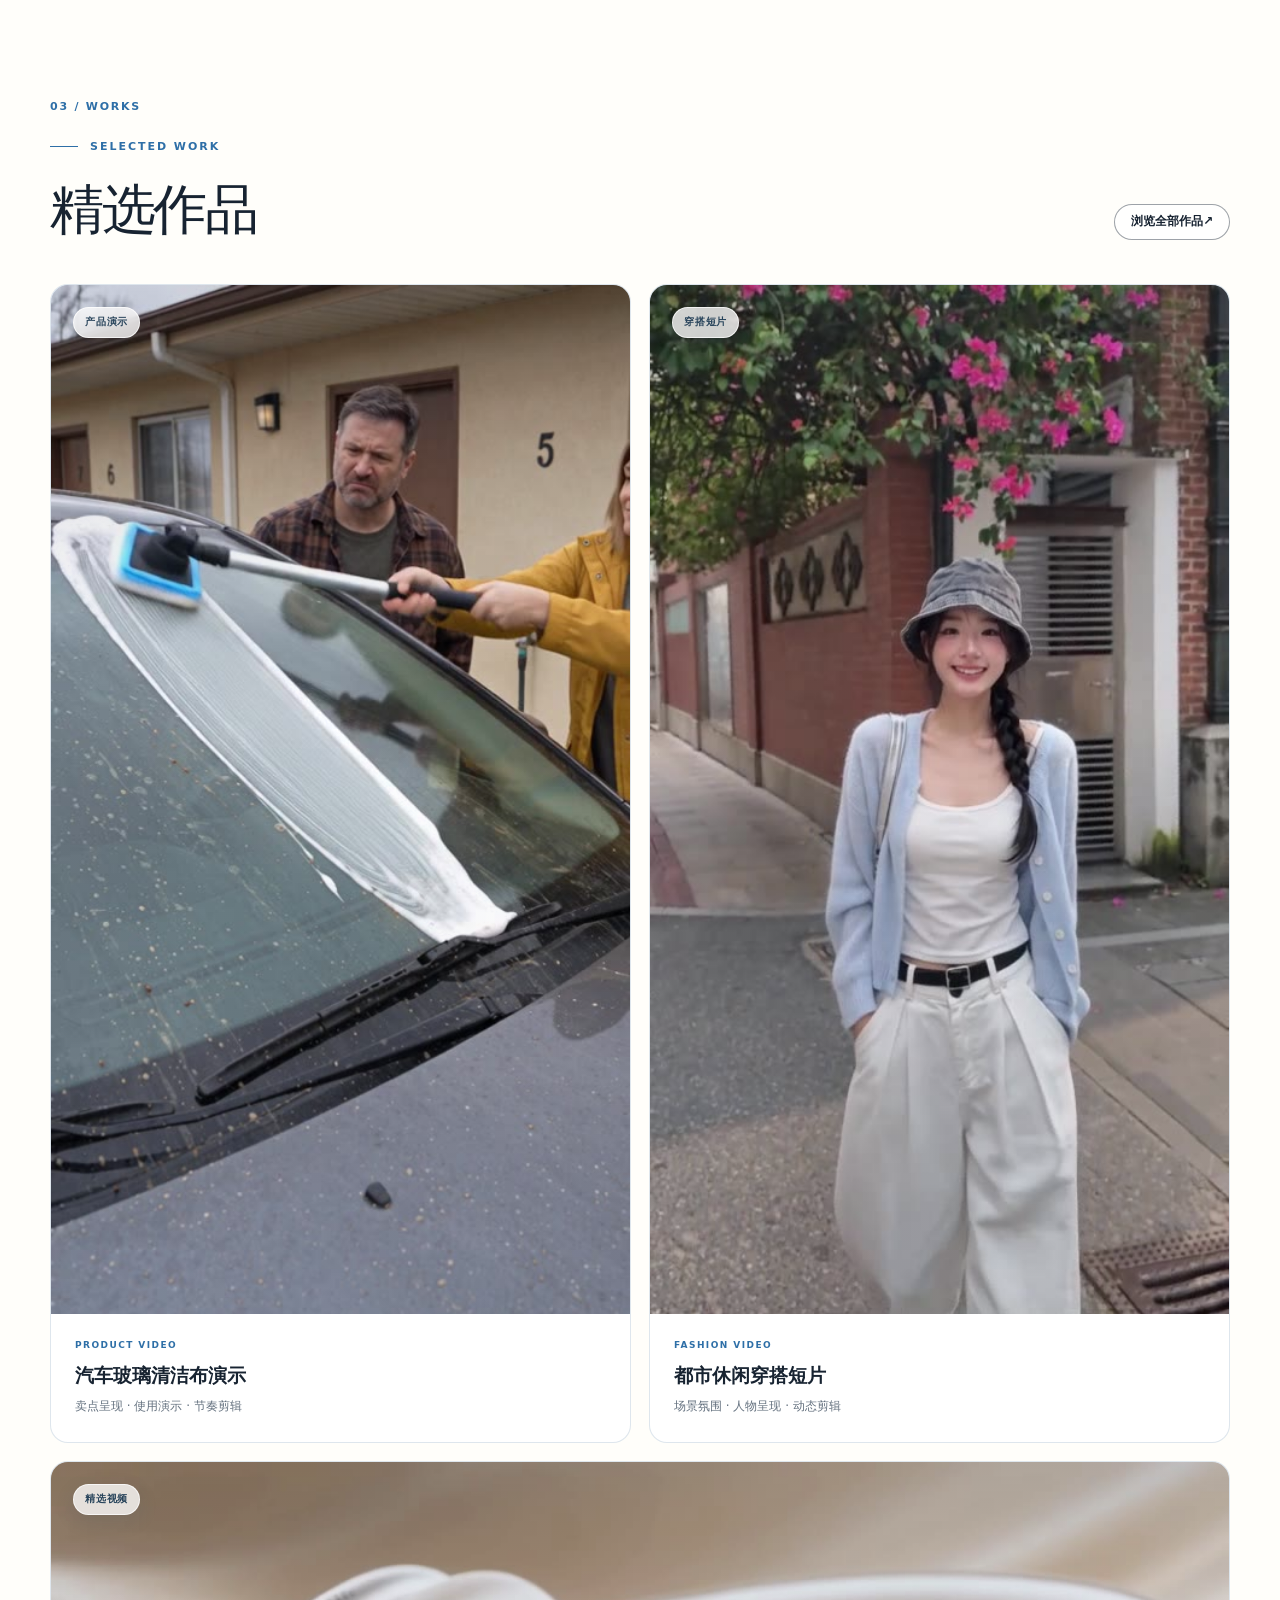
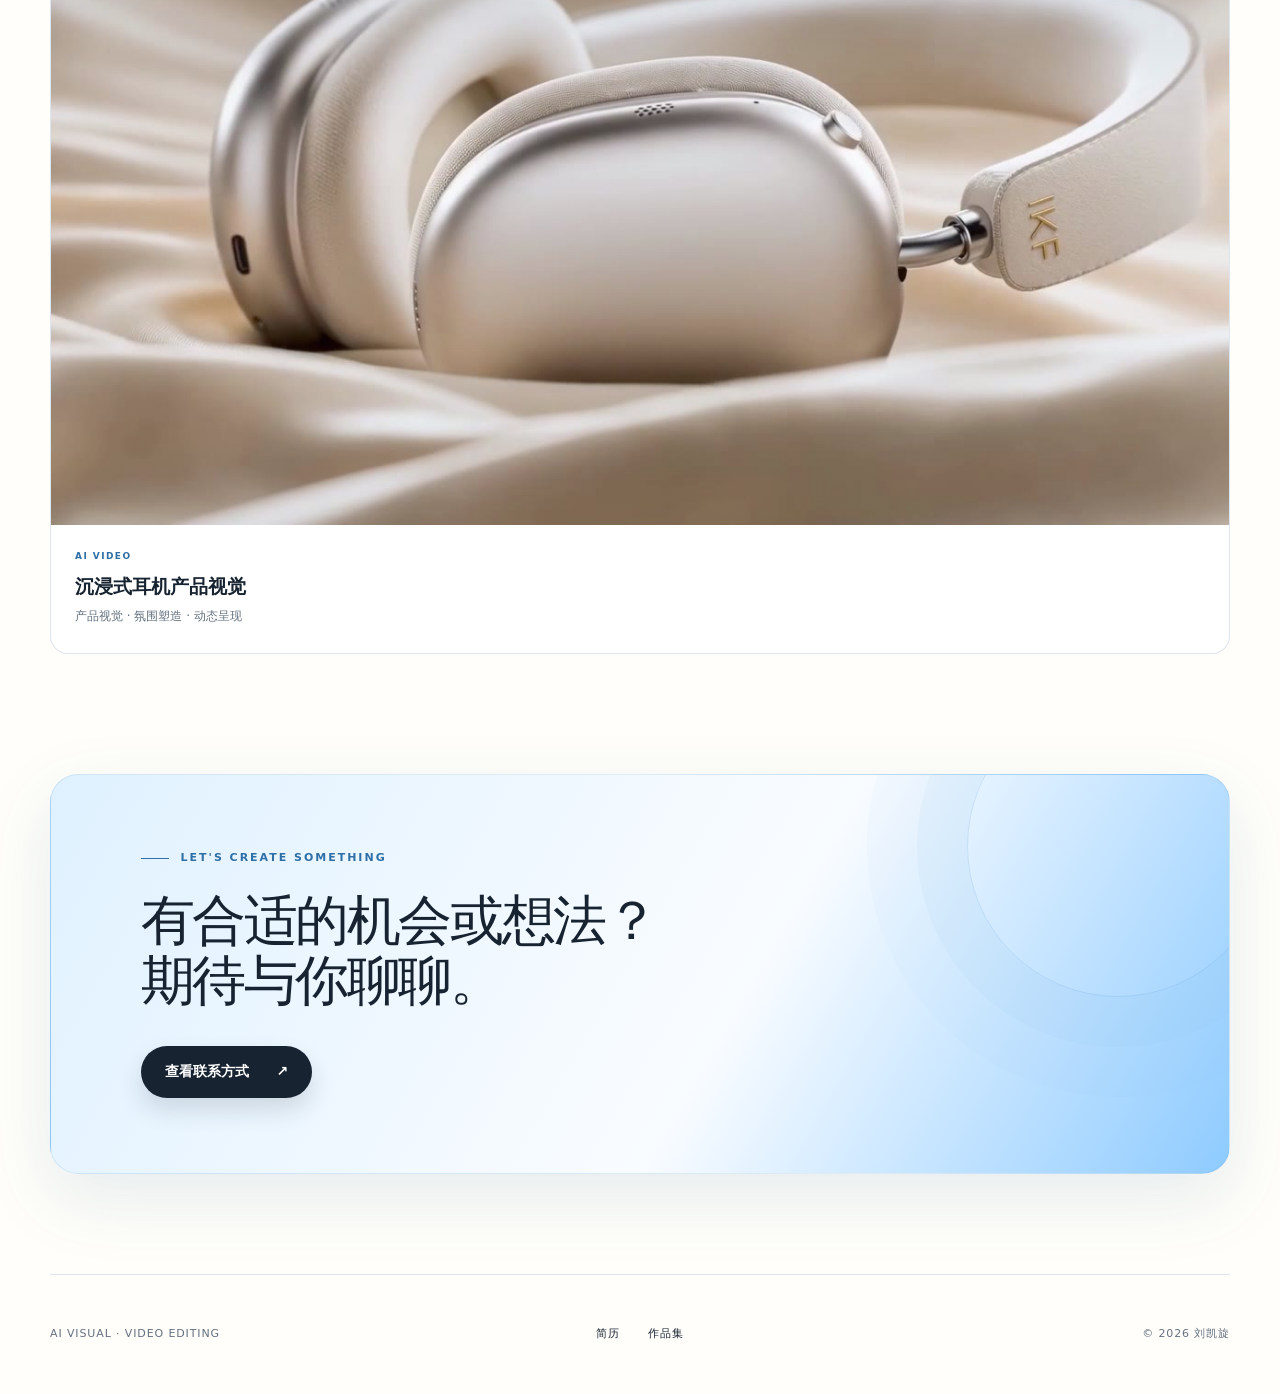
==== commit c09ae9a9: "fix: bust homepage stylesheet cache" ====
--- a/index.html
+++ b/index.html
@@ -5,7 +5,7 @@
   <meta name="viewport" content="width=device-width, initial-scale=1">
   <meta name="description" content="刘凯旋的 AI 视觉创作与视频剪辑个人简历和作品集。">
   <title>刘凯旋｜AI 美工 · 视频剪辑师</title>
-  <link rel="stylesheet" href="styles.css">
+  <link rel="stylesheet" href="styles.css?v=20261009">
 </head>
 <body>
   <a class="skip-link" href="#main-content">跳到主要内容</a>
--- a/styles.css
+++ b/styles.css
@@ -1,370 +1,373 @@
-:root {
-  --color-blue: #7fb4e7;
-  --color-blue-strong: #2e6fa7;
-  --color-blue-hover: #2d6899;
-  --color-blue-vivid: #1677e8;
-  --color-blue-pale: #eaf5ff;
-  --color-blue-mist: #f4f9fd;
-  --color-surface: #fffefa;
-  --color-ink: #172331;
-  --color-muted: #64717f;
-  --color-label: #657785;
-  --color-line: rgba(73, 117, 153, 0.18);
-  --shadow-soft: 0 24px 70px rgba(51, 104, 148, 0.12);
-  --radius-lg: 28px;
-  --radius-md: 18px;
-  --page: min(1180px, calc(100% - 48px));
-  --gradient-hero: linear-gradient(135deg, #f8fcff 0%, #d9efff 52%, #9fd3ff 100%);
-}
-
-* { box-sizing: border-box; }
-html { scroll-behavior: smooth; }
-body {
-  margin: 0;
-  color: var(--color-ink);
-  background:
-    radial-gradient(circle at 88% 8%, rgba(151, 204, 247, 0.23), transparent 25rem),
-    var(--color-surface);
-  font-family: Inter, "PingFang SC", "Microsoft YaHei", system-ui, sans-serif;
-  line-height: 1.65;
-  overflow-x: clip;
-}
-a { color: inherit; text-decoration: none; }
-button { font: inherit; }
-.section-shell { width: var(--page); margin-inline: auto; }
-.skip-link { position: fixed; top: 12px; left: 12px; z-index: 100; padding: 9px 14px; background: var(--color-ink); color: white; transform: translateY(-160%); }
-.skip-link:focus { transform: translateY(0); }
-:focus-visible { outline: 3px solid rgba(79, 144, 205, 0.42); outline-offset: 4px; }
-
-.site-header { position: sticky; top: 0; z-index: 50; background: rgba(255, 254, 250, 0.82); border-bottom: 1px solid rgba(100, 142, 175, 0.1); backdrop-filter: blur(18px); }
-.site-nav { width: var(--page); height: 80px; margin: auto; display: flex; align-items: center; justify-content: space-between; }
-.brand-mark { width: 44px; height: 44px; display: grid; place-items: center; border: 1px solid var(--color-line); border-radius: 50%; background: rgba(255,255,255,.7); }
-.brand-orbit { position: relative; width: 23px; height: 23px; border: 1px solid var(--color-blue-strong); border-radius: 50%; }
-.brand-orbit::after { content: ""; position: absolute; width: 7px; height: 7px; top: -1px; right: -1px; border-radius: 50%; background: var(--color-blue-strong); box-shadow: -13px 17px 0 #bfdcf5; }
-.nav-links { display: flex; align-items: center; gap: 10px; margin: 0; padding: 0; list-style: none; }
-.nav-pill { display: inline-flex; min-width: 72px; min-height: 38px; align-items: center; justify-content: center; padding: 8px 20px; border: 1px solid rgba(46,111,167,.18); border-radius: 999px; color: var(--color-muted); background: rgba(255,255,255,.52); font-size: 14px; transition: color .22s, background .22s, border-color .22s, box-shadow .22s, transform .22s; }
-.nav-pill:hover { color: var(--color-blue-strong); border-color: rgba(46,111,167,.34); background: var(--color-blue-pale); transform: translateY(-1px); }
-.nav-pill[aria-current="page"] { color: #174d7a; border-color: rgba(46,111,167,.36); background: #dcefff; box-shadow: inset 0 1px 0 rgba(255,255,255,.8), 0 6px 16px rgba(58,120,170,.1); font-weight: 650; }
-.menu-toggle { display: none; border: 0; background: transparent; color: var(--color-ink); }
-
-.eyebrow { display: flex; align-items: center; gap: 12px; margin: 0 0 24px; color: var(--color-blue-strong); font-size: 11px; font-weight: 700; letter-spacing: .18em; }
-.eyebrow > span { width: 28px; height: 1px; background: var(--color-blue-strong); }
-.section-number { display: inline-block; margin-bottom: 22px; color: var(--color-blue-strong); font-size: 11px; font-weight: 750; letter-spacing: .16em; }
-.hero { position: relative; min-height: 720px; display: grid; grid-template-columns: minmax(0, 1fr) minmax(420px, .92fr); align-items: center; gap: clamp(42px, 6vw, 90px); margin-top: 28px; margin-bottom: 76px; padding: clamp(54px, 6vw, 86px); overflow: hidden; border: 1px solid rgba(46,111,167,.16); border-radius: 38px; background: var(--gradient-hero); box-shadow: 0 30px 80px rgba(43,112,169,.16); }
-.hero::before { content: ""; position: absolute; width: 330px; height: 330px; left: -160px; bottom: -180px; border: 70px solid rgba(22,119,232,.08); border-radius: 50%; }
-.hero-copy { position: relative; z-index: 2; }
-.hero h1 { max-width: 650px; margin: 0; font-size: clamp(48px, 5.6vw, 78px); line-height: 1.08; letter-spacing: -.055em; font-weight: 560; }
-.hero h1 strong { color: var(--color-blue-strong); font-weight: 680; }
-.hero-role { margin: 28px 0 12px; font-size: 19px; font-weight: 650; letter-spacing: .05em; }
-.hero-role span { color: var(--color-blue); padding: 0 7px; }
-.hero-intro { max-width: 570px; margin: 0; color: var(--color-muted); font-size: 16px; }
-.hero-actions { display: flex; flex-wrap: wrap; gap: 12px; margin-top: 34px; }
-.button { min-height: 52px; display: inline-flex; align-items: center; justify-content: center; gap: 28px; padding: 0 24px; border-radius: 999px; font-size: 14px; font-weight: 650; transition: transform .25s, box-shadow .25s, background .25s; }
-.button:hover { transform: translateY(-2px); }
-.button-primary { color: white; background: var(--color-ink); box-shadow: 0 12px 24px rgba(23,35,49,.14); }
-.button-primary:hover { background: var(--color-blue-hover); box-shadow: 0 15px 32px rgba(79,144,205,.25); }
-.button-secondary { border: 1px solid var(--color-line); background: rgba(255,255,255,.66); }
-.hero-visual { position: relative; aspect-ratio: .88; overflow: hidden; border: 1px solid rgba(255,255,255,.74); border-radius: 34px; background: linear-gradient(145deg, rgba(255,255,255,.52), rgba(123,191,246,.24)); box-shadow: inset 0 1px 0 rgba(255,255,255,.8), 0 30px 70px rgba(40,106,162,.22); backdrop-filter: blur(18px); }
-.hero-visual::before { content: ""; position: absolute; inset: 9%; border: 1px solid rgba(255,255,255,.75); border-radius: inherit; }
-.visual-grid { position: absolute; inset: 0; background-image: linear-gradient(rgba(79,144,205,.1) 1px, transparent 1px), linear-gradient(90deg, rgba(79,144,205,.1) 1px, transparent 1px); background-size: 44px 44px; mask-image: linear-gradient(to bottom, transparent, black 25%, black 80%, transparent); }
-.visual-grid i { position: absolute; display: block; width: 150px; height: 150px; border: 1px solid rgba(255,255,255,.75); border-radius: 50%; }
-.visual-grid i:nth-child(1) { top: 17%; left: 17%; }
-.visual-grid i:nth-child(2) { top: 29%; right: 8%; width: 210px; height: 210px; }
-.visual-grid i:nth-child(3) { bottom: 14%; left: 29%; width: 260px; height: 260px; }
-.glass-orbit { position: absolute; display: block; border: 1px solid rgba(255,255,255,.8); border-radius: 50%; background: linear-gradient(145deg, rgba(255,255,255,.58), rgba(67,151,221,.08)); box-shadow: inset 10px 10px 24px rgba(255,255,255,.64), 0 18px 30px rgba(43,113,171,.16); backdrop-filter: blur(8px); }
-.glass-orbit-large { width: 78%; aspect-ratio: 1; right: -16%; top: -8%; }
-.glass-orbit-small { width: 32%; aspect-ratio: 1; left: 2%; top: 13%; }
-.hero-image-frame { position: absolute; inset: 9% 10% 16%; overflow: hidden; border: 1px solid rgba(255,255,255,.92); border-radius: 28px; background: rgba(255,255,255,.42); box-shadow: 0 24px 54px rgba(35,101,157,.2); }
-.monogram-art { width: 100%; height: 100%; display: block; object-fit: cover; object-position: center; transition: transform .65s ease; }
-.hero-image-frame:hover .monogram-art { transform: scale(1.035); }
-.visual-label { position: absolute; left: 28px; bottom: 28px; display: flex; flex-direction: column; margin: 0; }
-.visual-label span { font-size: 10px; text-transform: uppercase; letter-spacing: .16em; }
-.visual-label strong { font-size: 18px; letter-spacing: .08em; }
-.visual-index { position: absolute; right: 26px; top: 48%; writing-mode: vertical-rl; font-size: 10px; letter-spacing: .16em; }
-
-.capabilities { padding: 110px 0; background: linear-gradient(135deg, #f4faff, #e5f3ff); border-block: 1px solid rgba(105,159,202,.11); }
-.capabilities-layout { display: grid; grid-template-columns: .78fr 1.22fr; gap: 18px; }
-.section-heading { padding: clamp(38px, 5vw, 64px); border-radius: 28px; color: white; background: linear-gradient(145deg, var(--color-blue-vivid), #0756b4); box-shadow: 0 24px 60px rgba(14,93,178,.24); }
-.section-heading .section-number, .section-heading .eyebrow, .section-heading > p:last-child { color: rgba(255,255,255,.88); }
-.section-heading .eyebrow > span { background: white; }
-.section-heading h2, .work-heading h2, .collaboration h2 { margin: 0; font-size: clamp(38px, 4.2vw, 62px); line-height: 1.12; letter-spacing: -.045em; font-weight: 550; }
-.section-heading > p:last-child { max-width: 420px; margin: 28px 0 0; }
-.capability-list { display: grid; gap: 14px; }
-.capability-card { position: relative; padding: 34px 38px 30px; overflow: hidden; border: 1px solid rgba(255,255,255,.8); border-radius: 24px; background: rgba(255,255,255,.68); box-shadow: inset 0 1px 0 white, 0 16px 36px rgba(61,111,151,.1); backdrop-filter: blur(16px); transition: transform .3s, box-shadow .3s, border-color .3s; }
-.capability-card:hover { transform: translateY(-4px); border-color: rgba(79,144,205,.35); box-shadow: var(--shadow-soft); }
-.card-number { position: absolute; top: 27px; right: 30px; color: var(--color-label); font-size: 12px; }
-.card-kicker { margin: 0 0 8px; color: var(--color-blue-strong); font-size: 10px; font-weight: 700; letter-spacing: .15em; }
-.capability-card h3 { margin: 0 0 10px; font-size: 24px; }
-.capability-card > p:not(.card-kicker) { max-width: 590px; margin: 0; color: var(--color-muted); font-size: 14px; }
-.capability-card ul { display: flex; flex-wrap: wrap; gap: 8px; margin: 22px 0 0; padding: 0; list-style: none; }
-.capability-card li { padding: 5px 11px; border: 1px solid var(--color-line); border-radius: 999px; color: #607182; background: var(--color-blue-mist); font-size: 11px; }
-
-.featured { padding-block: 120px; }
-.work-heading { display: grid; grid-template-columns: 1fr .78fr auto; align-items: end; gap: 60px; margin-bottom: 44px; }
+:root {
+  --color-blue: #7fb4e7;
+  --color-blue-strong: #2e6fa7;
+  --color-blue-hover: #2d6899;
+  --color-blue-vivid: #1677e8;
+  --color-blue-pale: #eaf5ff;
+  --color-blue-mist: #f4f9fd;
+  --color-surface: #fffefa;
+  --color-ink: #172331;
+  --color-muted: #64717f;
+  --color-label: #657785;
+  --color-line: rgba(73, 117, 153, 0.18);
+  --shadow-soft: 0 24px 70px rgba(51, 104, 148, 0.12);
+  --radius-lg: 28px;
+  --radius-md: 18px;
+  --page: min(1180px, calc(100% - 48px));
+  --gradient-hero: linear-gradient(135deg, #f8fcff 0%, #d9efff 52%, #9fd3ff 100%);
+}
+
+* { box-sizing: border-box; }
+html { scroll-behavior: smooth; }
+body {
+  margin: 0;
+  color: var(--color-ink);
+  background:
+    radial-gradient(circle at 88% 8%, rgba(151, 204, 247, 0.23), transparent 25rem),
+    var(--color-surface);
+  font-family: Inter, "PingFang SC", "Microsoft YaHei", system-ui, sans-serif;
+  line-height: 1.65;
+  overflow-x: clip;
+}
+a { color: inherit; text-decoration: none; }
+button { font: inherit; }
+.section-shell { width: var(--page); margin-inline: auto; }
+.skip-link { position: fixed; top: 12px; left: 12px; z-index: 100; padding: 9px 14px; background: var(--color-ink); color: white; transform: translateY(-160%); }
+.skip-link:focus { transform: translateY(0); }
+:focus-visible { outline: 3px solid rgba(79, 144, 205, 0.42); outline-offset: 4px; }
+
+.site-header { position: sticky; top: 0; z-index: 50; background: rgba(255, 254, 250, 0.82); border-bottom: 1px solid rgba(100, 142, 175, 0.1); backdrop-filter: blur(18px); }
+.site-nav { width: var(--page); height: 80px; margin: auto; display: flex; align-items: center; justify-content: space-between; }
+.brand-mark { width: 44px; height: 44px; display: grid; place-items: center; border: 1px solid var(--color-line); border-radius: 50%; background: rgba(255,255,255,.7); }
+.brand-orbit { position: relative; width: 23px; height: 23px; border: 1px solid var(--color-blue-strong); border-radius: 50%; }
+.brand-orbit::after { content: ""; position: absolute; width: 7px; height: 7px; top: -1px; right: -1px; border-radius: 50%; background: var(--color-blue-strong); box-shadow: -13px 17px 0 #bfdcf5; }
+.nav-links { display: flex; align-items: center; gap: 10px; margin: 0; padding: 0; list-style: none; }
+.nav-pill { display: inline-flex; min-width: 72px; min-height: 38px; align-items: center; justify-content: center; padding: 8px 20px; border: 1px solid rgba(46,111,167,.18); border-radius: 999px; color: var(--color-muted); background: rgba(255,255,255,.52); font-size: 14px; transition: color .22s, background .22s, border-color .22s, box-shadow .22s, transform .22s; }
+.nav-pill:hover { color: var(--color-blue-strong); border-color: rgba(46,111,167,.34); background: var(--color-blue-pale); transform: translateY(-1px); }
+.nav-pill[aria-current="page"] { color: #174d7a; border-color: rgba(46,111,167,.36); background: #dcefff; box-shadow: inset 0 1px 0 rgba(255,255,255,.8), 0 6px 16px rgba(58,120,170,.1); font-weight: 650; }
+.menu-toggle { display: none; border: 0; background: transparent; color: var(--color-ink); }
+
+.eyebrow { display: flex; align-items: center; gap: 12px; margin: 0 0 24px; color: var(--color-blue-strong); font-size: 11px; font-weight: 700; letter-spacing: .18em; }
+.eyebrow > span { width: 28px; height: 1px; background: var(--color-blue-strong); }
+.section-number { display: inline-block; margin-bottom: 22px; color: var(--color-blue-strong); font-size: 11px; font-weight: 750; letter-spacing: .16em; }
+.hero { position: relative; min-height: 720px; display: grid; grid-template-columns: minmax(0, 1fr) minmax(420px, .92fr); align-items: center; gap: clamp(42px, 6vw, 90px); margin-top: 28px; margin-bottom: 76px; padding: clamp(54px, 6vw, 86px); overflow: hidden; border: 1px solid rgba(46,111,167,.16); border-radius: 38px; background: var(--gradient-hero); box-shadow: 0 30px 80px rgba(43,112,169,.16); }
+.hero::before { content: ""; position: absolute; width: 330px; height: 330px; left: -160px; bottom: -180px; border: 70px solid rgba(22,119,232,.08); border-radius: 50%; }
+.hero-copy { position: relative; z-index: 2; }
+.hero h1 { max-width: 650px; margin: 0; font-size: clamp(48px, 5.6vw, 78px); line-height: 1.08; letter-spacing: -.055em; font-weight: 560; }
+.hero h1 strong { color: var(--color-blue-strong); font-weight: 680; }
+.hero-role { margin: 28px 0 12px; font-size: 19px; font-weight: 650; letter-spacing: .05em; }
+.hero-role span { color: var(--color-blue); padding: 0 7px; }
+.hero-intro { max-width: 570px; margin: 0; color: var(--color-muted); font-size: 16px; }
+.hero-actions { display: flex; flex-wrap: wrap; gap: 12px; margin-top: 34px; }
+.button { min-height: 52px; display: inline-flex; align-items: center; justify-content: center; gap: 28px; padding: 0 24px; border-radius: 999px; font-size: 14px; font-weight: 650; transition: transform .25s, box-shadow .25s, background .25s; }
+.button:hover { transform: translateY(-2px); }
+.button-primary { color: white; background: var(--color-ink); box-shadow: 0 12px 24px rgba(23,35,49,.14); }
+.button-primary:hover { background: var(--color-blue-hover); box-shadow: 0 15px 32px rgba(79,144,205,.25); }
+.button-secondary { border: 1px solid var(--color-line); background: rgba(255,255,255,.66); }
+.hero-visual { position: relative; aspect-ratio: .88; overflow: hidden; border: 1px solid rgba(255,255,255,.74); border-radius: 34px; background: linear-gradient(145deg, rgba(255,255,255,.52), rgba(123,191,246,.24)); box-shadow: inset 0 1px 0 rgba(255,255,255,.8), 0 30px 70px rgba(40,106,162,.22); backdrop-filter: blur(18px); }
+.hero-visual::before { content: ""; position: absolute; inset: 9%; border: 1px solid rgba(255,255,255,.75); border-radius: inherit; }
+.visual-grid { position: absolute; inset: 0; background-image: linear-gradient(rgba(79,144,205,.1) 1px, transparent 1px), linear-gradient(90deg, rgba(79,144,205,.1) 1px, transparent 1px); background-size: 44px 44px; mask-image: linear-gradient(to bottom, transparent, black 25%, black 80%, transparent); }
+.visual-grid i { position: absolute; display: block; width: 150px; height: 150px; border: 1px solid rgba(255,255,255,.75); border-radius: 50%; }
+.visual-grid i:nth-child(1) { top: 17%; left: 17%; }
+.visual-grid i:nth-child(2) { top: 29%; right: 8%; width: 210px; height: 210px; }
+.visual-grid i:nth-child(3) { bottom: 14%; left: 29%; width: 260px; height: 260px; }
+.glass-orbit { position: absolute; display: block; border: 1px solid rgba(255,255,255,.8); border-radius: 50%; background: linear-gradient(145deg, rgba(255,255,255,.58), rgba(67,151,221,.08)); box-shadow: inset 10px 10px 24px rgba(255,255,255,.64), 0 18px 30px rgba(43,113,171,.16); backdrop-filter: blur(8px); }
+.glass-orbit-large { width: 78%; aspect-ratio: 1; right: -16%; top: -8%; }
+.glass-orbit-small { width: 32%; aspect-ratio: 1; left: 2%; top: 13%; }
+.hero-image-frame { position: absolute; inset: 9% 10% 16%; overflow: hidden; border: 1px solid rgba(255,255,255,.92); border-radius: 28px; background: rgba(255,255,255,.42); box-shadow: 0 24px 54px rgba(35,101,157,.2); }
+.monogram-art { width: 100%; height: 100%; display: block; object-fit: cover; object-position: center; transition: transform .65s ease; }
+.hero-image-frame:hover .monogram-art { transform: scale(1.035); }
+.visual-label { position: absolute; left: 28px; bottom: 28px; display: flex; flex-direction: column; margin: 0; }
+.visual-label span { font-size: 10px; text-transform: uppercase; letter-spacing: .16em; }
+.visual-label strong { font-size: 18px; letter-spacing: .08em; }
+.visual-index { position: absolute; right: 26px; top: 48%; writing-mode: vertical-rl; font-size: 10px; letter-spacing: .16em; }
+
+.capabilities { padding: 110px 0; background: linear-gradient(135deg, #f4faff, #e5f3ff); border-block: 1px solid rgba(105,159,202,.11); }
+.capabilities-layout { display: grid; grid-template-columns: .78fr 1.22fr; gap: 18px; }
+.section-heading { padding: clamp(38px, 5vw, 64px); border-radius: 28px; color: white; background: linear-gradient(145deg, var(--color-blue-vivid), #0756b4); box-shadow: 0 24px 60px rgba(14,93,178,.24); }
+.section-heading .section-number, .section-heading .eyebrow, .section-heading > p:last-child { color: rgba(255,255,255,.88); }
+.section-heading .eyebrow > span { background: white; }
+.section-heading h2, .work-heading h2, .collaboration h2 { margin: 0; font-size: clamp(38px, 4.2vw, 62px); line-height: 1.12; letter-spacing: -.045em; font-weight: 550; }
+.section-heading > p:last-child { max-width: 420px; margin: 28px 0 0; }
+.capability-list { display: grid; gap: 14px; }
+.capability-card { position: relative; padding: 34px 38px 30px; overflow: hidden; border: 1px solid rgba(255,255,255,.8); border-radius: 24px; background: rgba(255,255,255,.68); box-shadow: inset 0 1px 0 white, 0 16px 36px rgba(61,111,151,.1); backdrop-filter: blur(16px); transition: transform .3s, box-shadow .3s, border-color .3s; }
+.capability-card:hover { transform: translateY(-4px); border-color: rgba(79,144,205,.35); box-shadow: var(--shadow-soft); }
+.card-number { position: absolute; top: 27px; right: 30px; color: var(--color-label); font-size: 12px; }
+.card-kicker { margin: 0 0 8px; color: var(--color-blue-strong); font-size: 10px; font-weight: 700; letter-spacing: .15em; }
+.capability-card h3 { margin: 0 0 10px; font-size: 24px; }
+.capability-card > p:not(.card-kicker) { max-width: 590px; margin: 0; color: var(--color-muted); font-size: 14px; }
+.capability-card ul { display: flex; flex-wrap: wrap; gap: 8px; margin: 22px 0 0; padding: 0; list-style: none; }
+.capability-card li { padding: 5px 11px; border: 1px solid var(--color-line); border-radius: 999px; color: #607182; background: var(--color-blue-mist); font-size: 11px; }
+
+.featured { padding-block: 120px; }
+.work-heading { display: grid; grid-template-columns: 1fr auto; align-items: end; gap: 32px; margin-bottom: 44px; }
 .work-heading > p { margin: 0; color: var(--color-muted); font-size: 14px; }
-.text-link { padding-bottom: 6px; border-bottom: 1px solid var(--color-ink); font-size: 13px; font-weight: 650; white-space: nowrap; }
-.work-grid { display: grid; grid-template-columns: repeat(2, minmax(0, 1fr)); gap: 18px; }
-.work-card { overflow: hidden; border: 1px solid var(--color-line); border-radius: var(--radius-md); background: white; transition: transform .3s, box-shadow .3s; }
-.bento-card-featured { grid-column: 1 / -1; }
-.work-card-portrait .work-art { min-height: 0; aspect-ratio: 9 / 16; }
-.work-card-landscape .work-art { min-height: 0; aspect-ratio: 16 / 9; }
-.work-card:hover { transform: translateY(-6px); box-shadow: var(--shadow-soft); }
-.work-art { position: relative; min-height: 230px; overflow: hidden; padding: 22px; background: #dceeff; }
-.work-art::after { content: ""; position: absolute; inset: 0; background: linear-gradient(180deg, rgba(20,38,54,.18), transparent 42%, rgba(20,38,54,.08)); pointer-events: none; }
-.work-art img { position: absolute; inset: 0; width: 100%; height: 100%; object-fit: cover; transition: transform .5s ease; }
-.work-art > span { position: relative; z-index: 2; display: inline-flex; padding: 6px 11px; border: 1px solid rgba(255,255,255,.72); border-radius: 999px; color: #28445b; background: rgba(255,255,255,.78); box-shadow: 0 6px 20px rgba(24,54,80,.12); backdrop-filter: blur(8px); font-size: 10px; font-weight: 650; letter-spacing: .08em; }
-.work-card:hover .work-art img { transform: scale(1.025); }
-.work-card-white .work-art img, .work-card-dark .work-art img { object-position: center 38%; }
-.work-meta { padding: 24px 24px 26px; }
-.work-meta > p:first-child { margin: 0; color: var(--color-blue-strong); font-size: 9px; font-weight: 700; letter-spacing: .16em; }
-.work-meta h3 { margin: 7px 0 5px; font-size: 19px; }
-.work-meta > p:last-child { margin: 0; color: var(--color-muted); font-size: 12px; }
-
-.collaboration { position: relative; overflow: hidden; min-height: 400px; margin-bottom: 100px; padding: 74px clamp(36px, 7vw, 90px); border: 1px solid rgba(106,160,204,.18); border-radius: var(--radius-lg); background: linear-gradient(120deg, #dff1ff, #f9fcff 58%, #8ecbff); box-shadow: var(--shadow-soft); }
-.collaboration::after { content: ""; position: absolute; width: 300px; height: 300px; right: -40px; top: -80px; border: 1px solid rgba(79,144,205,.18); border-radius: 50%; box-shadow: 0 0 0 50px rgba(125,183,229,.07), 0 0 0 100px rgba(125,183,229,.04); }
-.collaboration h2 { position: relative; z-index: 1; margin-bottom: 34px; }
-.collaboration .button { position: relative; z-index: 1; }
-
-/* Resume page */
-.resume-page {
-  background:
-    radial-gradient(circle at 8% 15%, rgba(144, 203, 248, .24), transparent 25rem),
-    radial-gradient(circle at 92% 48%, rgba(183, 222, 250, .2), transparent 30rem),
-    linear-gradient(180deg, #fbfdff, #f4faff 54%, #fffefa);
-}
-.resume-main { padding-block: 28px 100px; }
-.resume-card { position: relative; overflow: hidden; border: 1px solid rgba(69, 125, 169, .17); border-radius: 30px; background: rgba(255, 255, 255, .82); box-shadow: inset 0 1px 0 rgba(255,255,255,.95), 0 20px 54px rgba(53, 103, 144, .1); transition: transform .3s, box-shadow .3s, border-color .3s; }
-.resume-card:hover { transform: translateY(-4px); border-color: rgba(46, 111, 167, .29); box-shadow: 0 28px 68px rgba(53, 103, 144, .15); }
-.resume-intro { min-height: 590px; display: grid; grid-template-columns: minmax(0, 1.25fr) minmax(300px, .75fr); align-items: center; gap: clamp(40px, 7vw, 100px); padding: clamp(52px, 7vw, 88px); background: linear-gradient(135deg, rgba(255,255,255,.94), rgba(221,241,255,.92) 52%, rgba(153,210,253,.7)); }
-.resume-intro::before { content: ""; position: absolute; inset: 0; opacity: .34; background-image: linear-gradient(rgba(63,126,176,.1) 1px, transparent 1px), linear-gradient(90deg, rgba(63,126,176,.1) 1px, transparent 1px); background-size: 44px 44px; mask-image: linear-gradient(90deg, transparent, black 45%, black); }
-.resume-intro::after { content: ""; position: absolute; width: 340px; height: 340px; left: -210px; bottom: -225px; border: 64px solid rgba(22,119,232,.08); border-radius: 50%; }
-.resume-intro-copy { position: relative; z-index: 2; }
-.resume-intro h1 { margin: 0; font-size: clamp(62px, 8vw, 106px); line-height: .96; letter-spacing: -.065em; font-weight: 650; }
-.resume-role { margin: 28px 0 16px; color: var(--color-ink); font-size: clamp(18px, 2vw, 24px); font-weight: 680; letter-spacing: .05em; }
-.resume-role span { padding: 0 9px; color: var(--color-blue); }
-.resume-lead { max-width: 690px; margin: 0; color: #536b7d; font-size: 16px; line-height: 1.9; }
-.resume-intro .button { margin-top: 32px; }
-.resume-portrait-wrap { position: relative; z-index: 2; width: min(100%, 330px); justify-self: center; }
-.resume-portrait-orbit { position: absolute; inset: -22px; border: 1px solid rgba(255,255,255,.85); border-radius: 49% 51% 42% 58%; box-shadow: 0 0 0 18px rgba(255,255,255,.18), 0 28px 65px rgba(39,110,166,.16); transform: rotate(-8deg); }
-.resume-portrait-placeholder { position: relative; aspect-ratio: .78; display: grid; align-content: end; justify-items: center; padding: 30px; overflow: hidden; border: 1px solid rgba(255,255,255,.9); border-radius: 46% 46% 26px 26px; color: #1f6299; background: linear-gradient(160deg, rgba(255,255,255,.78), rgba(151,207,250,.7)); box-shadow: inset 0 1px 0 white, 0 26px 60px rgba(39,108,164,.2); }
-.resume-portrait-placeholder::before { content: ""; position: absolute; width: 62%; aspect-ratio: 1; top: 17%; border: 1px solid rgba(46,111,167,.22); border-radius: 50%; background: rgba(255,255,255,.28); box-shadow: 0 0 0 30px rgba(255,255,255,.12); }
-.resume-portrait-placeholder > span { position: absolute; top: 28%; z-index: 1; font-size: clamp(54px, 7vw, 82px); font-weight: 720; letter-spacing: -.08em; }
-.resume-portrait-placeholder p { z-index: 1; margin: 0; font-size: 11px; font-weight: 750; letter-spacing: .2em; }
-.resume-portrait-placeholder small { z-index: 1; margin-top: 2px; color: #55758e; font-size: 11px; }
-.resume-intro-index { position: absolute; right: 28px; top: 50%; color: #547b99; font-size: 10px; letter-spacing: .18em; writing-mode: vertical-rl; }
-.resume-grid { display: grid; grid-template-columns: repeat(12, minmax(0, 1fr)); gap: 18px; margin-top: 18px; }
-.resume-grid > .resume-card { padding: clamp(32px, 4vw, 48px); }
-.resume-strengths { grid-column: 1 / -1; min-height: 310px; background: linear-gradient(135deg, rgba(235,247,255,.96), rgba(255,255,255,.9)); }
-.resume-education { grid-column: span 7; background: rgba(255,255,255,.9); }
-.resume-credentials { grid-column: span 5; color: white; background: linear-gradient(145deg, #2b79b8, #155789); }
-.resume-experience { grid-column: 1 / -1; background: linear-gradient(145deg, rgba(255,255,255,.96), rgba(230,244,255,.88)); }
-.resume-contact { grid-column: 1 / -1; display: grid; grid-template-columns: 1fr minmax(320px, .7fr); align-items: end; gap: 48px; color: white; background: linear-gradient(125deg, #172b3e, #235f8e 62%, #74b8e9); }
-.resume-card-heading { display: flex; align-items: flex-start; justify-content: space-between; gap: 28px; margin-bottom: 30px; }
-.resume-card-heading h2, .resume-contact h2 { margin: 0; font-size: clamp(30px, 3.4vw, 48px); line-height: 1.1; letter-spacing: -.045em; font-weight: 590; }
-.resume-card-number { display: block; margin-bottom: 8px; color: var(--color-blue-strong); font-size: 11px; font-weight: 750; letter-spacing: .16em; }
-.resume-kicker { margin: 0; color: var(--color-label); font-size: 9px; font-weight: 750; letter-spacing: .17em; }
-.resume-body-copy { margin: 0; color: #536779; font-size: 15px; line-height: 1.95; }
-.resume-strengths .resume-body-copy { max-width: 920px; font-size: 16px; }
-.resume-skill-list, .resume-credential-list { display: flex; flex-wrap: wrap; gap: 9px; margin: 26px 0 0; padding: 0; list-style: none; }
-.resume-skill-list li { padding: 7px 14px; border: 1px solid rgba(46,111,167,.19); border-radius: 999px; color: #3d6f98; background: rgba(255,255,255,.75); font-size: 12px; }
-.resume-education-meta { display: flex; align-items: baseline; justify-content: space-between; gap: 24px; }
-.resume-education-meta h3 { margin: 0; font-size: 23px; }
-.resume-education-meta time { color: var(--color-blue-strong); font-size: 12px; font-weight: 700; white-space: nowrap; }
-.resume-major { margin: 10px 0 22px; color: var(--color-blue-strong); font-weight: 650; }
-.resume-major span { margin-left: 12px; padding-left: 12px; border-left: 1px solid var(--color-line); color: var(--color-muted); font-size: 12px; }
-.resume-credentials .resume-card-number, .resume-credentials .resume-kicker { color: rgba(255,255,255,.76); }
-.resume-tool-row { display: flex; flex-wrap: wrap; gap: 8px; }
-.resume-tool-row span { padding: 6px 11px; border: 1px solid rgba(255,255,255,.26); border-radius: 999px; background: rgba(255,255,255,.1); font-size: 11px; }
-.resume-credential-list { display: grid; grid-template-columns: 1fr 1fr; }
-.resume-credential-list li { min-height: 44px; display: flex; align-items: center; padding: 10px 12px; border: 1px solid rgba(255,255,255,.18); border-radius: 12px; background: rgba(255,255,255,.09); font-size: 11px; }
-.resume-timeline { position: relative; margin-top: 8px; padding-left: 30px; }
-.resume-timeline::before { content: ""; position: absolute; left: 5px; top: 10px; bottom: 18px; width: 1px; background: linear-gradient(var(--color-blue-vivid), rgba(127,180,231,.24)); }
-.resume-timeline-item { position: relative; padding: 4px 0 36px 18px; }
-.resume-timeline-item:last-child { padding-bottom: 0; }
-.resume-timeline-dot { position: absolute; left: -31px; top: 9px; width: 13px; height: 13px; border: 3px solid white; border-radius: 50%; background: var(--color-blue-vivid); box-shadow: 0 0 0 1px rgba(22,119,232,.28), 0 0 0 7px rgba(22,119,232,.07); }
-.resume-job-head { display: flex; align-items: flex-start; justify-content: space-between; gap: 28px; margin-bottom: 13px; }
-.resume-job-head h3 { margin: 0; font-size: 21px; }
-.resume-job-head div > p { margin: 3px 0 0; color: var(--color-blue-strong); font-size: 13px; font-weight: 700; }
-.resume-job-head time { padding: 5px 10px; border: 1px solid var(--color-line); border-radius: 999px; color: #4a6d87; background: rgba(255,255,255,.72); font-size: 11px; white-space: nowrap; }
-.resume-timeline-item > p { max-width: 900px; margin: 0; color: #576c7d; font-size: 14px; line-height: 1.9; }
-#contact { scroll-margin-top: 100px; }
-.resume-contact .resume-card-number, .resume-contact .resume-kicker { color: rgba(255,255,255,.7); }
-.resume-contact h2 { margin-top: 18px; }
-.resume-contact > div > p:last-child { max-width: 480px; margin: 16px 0 0; color: rgba(255,255,255,.76); font-size: 14px; }
-.resume-email { min-width: 0; display: grid; grid-template-columns: 1fr auto; align-items: end; padding: 24px 0 5px; border-bottom: 1px solid rgba(255,255,255,.55); }
-.resume-email span { grid-column: 1 / -1; color: rgba(255,255,255,.65); font-size: 9px; font-weight: 700; letter-spacing: .18em; }
-.resume-email strong { min-width: 0; overflow-wrap: anywhere; font-size: clamp(18px, 2.4vw, 28px); font-weight: 560; }
-.resume-email i { font-style: normal; font-size: 24px; transition: transform .25s; }
-.resume-email:hover i { transform: translate(3px, -3px); }
-
-/* Portfolio page */
-.portfolio-page {
-  background:
-    radial-gradient(circle at 4% 18%, rgba(145, 205, 251, .22), transparent 24rem),
-    radial-gradient(circle at 96% 38%, rgba(177, 219, 250, .2), transparent 28rem),
-    linear-gradient(180deg, #fbfdff, #f3f9fe 66%, #fffefa);
-}
-.portfolio-intro { position: relative; min-height: 360px; display: grid; grid-template-columns: minmax(0, 1fr) auto; align-items: center; gap: 50px; margin-top: 28px; padding: clamp(46px, 6vw, 72px); overflow: hidden; border: 1px solid rgba(64,122,169,.16); border-radius: 34px; background: linear-gradient(132deg, rgba(255,255,255,.94), rgba(222,241,255,.91) 58%, rgba(172,216,250,.7)); box-shadow: 0 26px 70px rgba(49,103,147,.13); }
-.portfolio-intro::before { content: ""; position: absolute; inset: 0; opacity: .45; background-image: linear-gradient(rgba(61,124,175,.1) 1px, transparent 1px), linear-gradient(90deg, rgba(61,124,175,.1) 1px, transparent 1px); background-size: 46px 46px; mask-image: linear-gradient(90deg, transparent 25%, black); }
-.portfolio-intro-copy, .portfolio-tabs { position: relative; z-index: 2; }
-.portfolio-intro h1 { margin: 0; font-size: clamp(62px, 8vw, 104px); line-height: .96; letter-spacing: -.065em; font-weight: 650; }
-.portfolio-intro-copy > p:last-child { max-width: 590px; margin: 24px 0 0; color: #536b7d; font-size: 15px; }
-.portfolio-intro-orbit { position: absolute; width: 340px; height: 340px; right: -170px; top: -160px; border: 1px solid rgba(255,255,255,.9); border-radius: 50%; box-shadow: 0 0 0 52px rgba(255,255,255,.2), 0 0 0 104px rgba(83,156,215,.06); }
-.portfolio-tabs { display: flex; gap: 12px; }
-.portfolio-tab { min-height: 58px; display: inline-flex; align-items: center; gap: 11px; padding: 0 22px; border: 1px solid rgba(46,111,167,.2); border-radius: 17px; color: #49687f; background: rgba(255,255,255,.7); box-shadow: inset 0 1px 0 white, 0 12px 28px rgba(54,109,153,.08); cursor: pointer; transition: color .25s, border-color .25s, background .25s, box-shadow .25s, transform .25s; }
-.portfolio-tab:hover { transform: translateY(-2px); border-color: rgba(46,111,167,.38); }
-.portfolio-tab[aria-selected="true"] { color: white; border-color: #3a91d4; background: linear-gradient(135deg, #2f92e1, #1677e8); box-shadow: 0 14px 28px rgba(22,119,232,.22); }
-.portfolio-tab-icon { position: relative; width: 22px; height: 22px; display: block; flex: 0 0 auto; border: 1.5px solid currentColor; border-radius: 5px; }
-.portfolio-tab-icon-image::before { content: ""; position: absolute; width: 4px; height: 4px; top: 4px; left: 4px; border-radius: 50%; background: currentColor; }
-.portfolio-tab-icon-image::after { content: ""; position: absolute; width: 10px; height: 7px; left: 4px; bottom: 4px; border-left: 1.5px solid currentColor; border-bottom: 1.5px solid currentColor; transform: skew(-32deg); }
-.portfolio-tab-icon-video { border-radius: 50%; }
-.portfolio-tab-icon-video::after { content: ""; position: absolute; left: 8px; top: 5px; border-left: 7px solid currentColor; border-block: 5px solid transparent; }
-.portfolio-projects { padding-block: 22px 110px; }
-.portfolio-video-panel { display: grid; gap: 18px; }
-.portfolio-video-panel[hidden] { display: none; }
-.portfolio-card { overflow: hidden; border: 1px solid rgba(67,122,166,.17); border-radius: 26px; background: rgba(255,255,255,.9); box-shadow: inset 0 1px 0 rgba(255,255,255,.92), 0 18px 45px rgba(48,99,140,.1); transition: transform .3s, box-shadow .3s, border-color .3s; }
-.portfolio-card:hover { transform: translateY(-4px); border-color: rgba(46,111,167,.32); box-shadow: 0 27px 65px rgba(48,99,140,.16); }
-.portfolio-featured { display: grid; grid-template-columns: minmax(0, 1.7fr) minmax(300px, .72fr); align-items: stretch; padding: 10px; }
-.portfolio-media { position: relative; overflow: hidden; background: linear-gradient(135deg, #dbeefe, #a9d5f7); }
-.portfolio-media-landscape { aspect-ratio: 16 / 9; border-radius: 19px; }
-.portfolio-media-portrait { aspect-ratio: 9 / 16; border-radius: 19px 19px 0 0; }
-.portfolio-video { width: 100%; height: 100%; display: block; object-fit: cover; background: #d9ebf9; }
-.portfolio-play { display: none; }
-.js .portfolio-play { position: absolute; inset: 0; z-index: 2; display: grid; place-items: center; width: 100%; height: 100%; padding: 0; border: 0; color: white; background: linear-gradient(180deg, transparent 45%, rgba(13,34,52,.15)); cursor: pointer; }
-.js .portfolio-play::before { content: ""; width: 72px; height: 72px; border: 1px solid rgba(255,255,255,.92); border-radius: 50%; background: rgba(21,44,63,.46); box-shadow: 0 12px 34px rgba(11,31,48,.22); backdrop-filter: blur(8px); transition: transform .25s, background .25s; }
-.js .portfolio-play:hover::before { transform: scale(1.07); background: rgba(22,119,232,.75); }
-.js .portfolio-play:focus-visible { outline: none; }
-.js .portfolio-play:focus-visible::before { box-shadow: 0 0 0 4px #ffffff, 0 0 0 8px rgba(22,119,232,.78), 0 12px 34px rgba(11,31,48,.22); }
-.portfolio-play > span { position: absolute; left: calc(50% + 3px); top: 50%; border-left: 18px solid white; border-block: 12px solid transparent; transform: translate(-50%, -50%); }
-.portfolio-card.is-playing .portfolio-play { opacity: 0; visibility: hidden; pointer-events: none; }
-.portfolio-featured-copy { display: flex; flex-direction: column; justify-content: center; padding: clamp(28px, 4vw, 52px); }
-.portfolio-kicker { margin: 0 0 12px; color: var(--color-blue-strong); font-size: 9px; font-weight: 750; letter-spacing: .17em; }
-.portfolio-featured-copy h2 { margin: 0; font-size: clamp(30px, 3.4vw, 48px); line-height: 1.12; letter-spacing: -.045em; }
-.portfolio-featured-copy > p:not(.portfolio-kicker) { margin: 18px 0 0; color: #586d7e; font-size: 14px; }
-.portfolio-tags { display: flex; flex-wrap: wrap; gap: 7px; margin: 24px 0 0; padding: 0; list-style: none; }
-.portfolio-tags li { padding: 5px 10px; border: 1px solid rgba(46,111,167,.16); border-radius: 999px; color: #4f7592; background: var(--color-blue-mist); font-size: 10px; }
-.portfolio-meta { display: flex; gap: 10px; margin-top: 24px; color: #4d6c84; font-size: 11px; font-weight: 700; }
-.portfolio-meta span, .portfolio-meta time { padding: 5px 9px; border: 1px solid rgba(46,111,167,.15); border-radius: 999px; background: rgba(237,247,255,.88); }
-.portfolio-portrait-grid { display: flex; flex-wrap: wrap; justify-content: center; gap: 18px; }
-.portfolio-portrait-card { flex: 0 1 calc((100% - 54px) / 4); min-width: 0; padding: 9px; }
-.portfolio-card-copy { padding: 20px 12px 14px; }
-.portfolio-card-copy h2 { min-height: 3em; margin: 0; font-size: 18px; line-height: 1.5; }
-.portfolio-card-copy .portfolio-meta { margin-top: 16px; }
-.design-gallery { column-count: 3; column-gap: 18px; }
-.design-card { display: inline-block; width: 100%; margin: 0 0 18px; overflow: hidden; break-inside: avoid; border: 1px solid rgba(67,122,166,.16); border-radius: 24px; background: rgba(255,255,255,.94); box-shadow: 0 18px 45px rgba(48,99,140,.09); transition: transform .3s, box-shadow .3s, border-color .3s; }
-.design-card:hover { transform: translateY(-4px); border-color: rgba(46,111,167,.3); box-shadow: 0 25px 58px rgba(48,99,140,.15); }
-.design-image { display: block; width: 100%; height: auto; }
-.design-card figcaption { padding: 20px 22px 22px; border-top: 1px solid rgba(67,122,166,.1); }
-.design-card figcaption span { color: var(--color-blue-strong); font-size: 9px; font-weight: 750; letter-spacing: .16em; }
-.design-card figcaption h2 { margin: 8px 0 0; font-size: 19px; line-height: 1.35; }
-.portfolio-empty { position: relative; min-height: 540px; padding: clamp(48px, 8vw, 96px); overflow: hidden; border: 1px solid rgba(66,124,169,.17); border-radius: 30px; background: linear-gradient(135deg, rgba(255,255,255,.92), rgba(220,240,255,.88)); box-shadow: var(--shadow-soft); }
-.portfolio-empty::after { content: ""; position: absolute; width: 330px; height: 330px; right: -70px; bottom: -100px; border: 1px solid rgba(59,131,188,.18); border-radius: 50%; box-shadow: 0 0 0 50px rgba(64,145,208,.06), 0 0 0 100px rgba(64,145,208,.035); }
-.portfolio-empty > span { color: var(--color-blue-strong); font-size: 11px; font-weight: 700; letter-spacing: .16em; }
-.portfolio-empty h2 { max-width: 650px; margin: 28px 0 18px; font-size: clamp(42px, 5vw, 68px); line-height: 1.06; letter-spacing: -.05em; }
-.portfolio-empty > p:last-child { max-width: 560px; color: var(--color-muted); }
-.portfolio-closing { display: flex; align-items: center; justify-content: center; gap: 16px; min-height: 170px; margin-bottom: 78px; border-top: 1px solid var(--color-line); border-bottom: 1px solid var(--color-line); color: var(--color-muted); text-align: center; }
-.portfolio-closing > span { width: 12px; height: 12px; border: 3px solid #d4e9fa; border-radius: 50%; background: var(--color-blue-vivid); }
-.portfolio-closing p { margin: 0; font-size: 13px; }
-
-.site-footer { min-height: 120px; display: grid; grid-template-columns: 1fr auto 1fr; align-items: center; gap: 30px; border-top: 1px solid var(--color-line); color: var(--color-muted); font-size: 11px; letter-spacing: .08em; }
-.site-footer nav { display: flex; gap: 28px; color: var(--color-ink); }
-.site-footer > p:last-child { text-align: right; }
-.js .reveal { opacity: 0; transform: translateY(18px); transition: opacity .65s ease, transform .65s ease; }
-.js .reveal.is-visible { opacity: 1; transform: none; }
-
-@media (max-width: 960px) {
-  .hero { min-height: auto; grid-template-columns: 1fr 390px; gap: 36px; padding: 54px 42px; }
-  .capabilities-layout { grid-template-columns: 1fr; }
-  .work-heading { grid-template-columns: 1fr auto; }
-  .work-heading > p { grid-column: 1 / -1; grid-row: 2; }
-  .work-grid { grid-template-columns: repeat(2, minmax(0, 1fr)); }
-  .bento-card { grid-column: auto; }
-  .bento-card-featured { grid-column: 1 / -1; }
-  .resume-intro { grid-template-columns: 1fr 280px; padding: 54px 46px; }
-  .resume-education, .resume-credentials { grid-column: 1 / -1; }
-  .portfolio-intro { grid-template-columns: 1fr; gap: 34px; }
-  .portfolio-featured { grid-template-columns: 1fr; }
-  .portfolio-portrait-card { flex-basis: calc((100% - 18px) / 2); }
-  .portfolio-featured-copy { padding: 38px 30px; }
-  .design-gallery { column-count: 2; }
-}
-
-@media (max-width: 760px) {
-  .resume-grid { grid-template-columns: 1fr; }
-  :root { --page: min(100% - 32px, 620px); }
-  .site-nav { height: 68px; }
-  .brand-mark { width: 40px; height: 40px; }
-  .nav-links { flex-wrap: wrap; justify-content: flex-end; gap: 14px; }
-  .js .menu-toggle { display: flex; align-items: center; gap: 10px; padding: 10px 0 10px 14px; cursor: pointer; }
-  .menu-toggle i, .menu-toggle i::after { display: block; width: 18px; height: 1px; background: var(--color-ink); transition: transform .25s; }
-  .menu-toggle i { position: relative; }
-  .menu-toggle i::after { content: ""; position: absolute; top: 5px; }
-  .menu-toggle[aria-expanded="true"] i { transform: rotate(45deg); }
-  .menu-toggle[aria-expanded="true"] i::after { top: 0; transform: rotate(90deg); }
-  .js .nav-links { position: absolute; inset: 68px 0 auto; display: grid; gap: 10px; padding: 14px 24px 22px; background: rgba(255,254,250,.97); border-bottom: 1px solid var(--color-line); box-shadow: 0 20px 40px rgba(42,80,111,.1); opacity: 0; visibility: hidden; transform: translateY(-8px); transition: opacity .2s, transform .2s, visibility .2s; }
-  .js .nav-links.is-open { opacity: 1; visibility: visible; transform: none; }
-  .js .nav-pill { display: flex; width: 100%; min-height: 46px; padding: 10px 18px; }
-  .hero { grid-template-columns: 1fr; margin-top: 16px; margin-bottom: 52px; padding: 48px 24px 24px; border-radius: 26px; }
-  .hero h1 { font-size: clamp(42px, 12vw, 62px); }
-  .hero-visual { width: min(100%, 470px); justify-self: center; border-radius: 24px; }
-  .capabilities, .featured { padding-block: 82px; }
-  .capabilities-layout { gap: 42px; }
+.text-link { display: inline-flex; min-height: 36px; align-items: center; justify-content: center; justify-self: end; padding: 7px 16px; border: 1px solid rgba(23,35,49,.42); border-radius: 999px; background: rgba(255,255,255,.72); font-size: 12px; font-weight: 650; white-space: nowrap; transition: color .22s, background .22s, border-color .22s, transform .22s, box-shadow .22s; }
+.text-link:hover { color: white; border-color: var(--color-ink); background: var(--color-ink); box-shadow: 0 8px 18px rgba(23,35,49,.13); transform: translateY(-1px); }
+.work-grid { display: grid; grid-template-columns: repeat(2, minmax(0, 1fr)); gap: 18px; }
+.work-card { overflow: hidden; border: 1px solid var(--color-line); border-radius: var(--radius-md); background: white; transition: transform .3s, box-shadow .3s; }
+.bento-card-featured { grid-column: 1 / -1; }
+.work-card-portrait .work-art { min-height: 0; aspect-ratio: 9 / 16; }
+.work-card-landscape .work-art { min-height: 0; aspect-ratio: 16 / 9; }
+.work-card:hover { transform: translateY(-6px); box-shadow: var(--shadow-soft); }
+.work-art { position: relative; min-height: 230px; overflow: hidden; padding: 22px; background: #dceeff; }
+.work-art::after { content: ""; position: absolute; inset: 0; background: linear-gradient(180deg, rgba(20,38,54,.18), transparent 42%, rgba(20,38,54,.08)); pointer-events: none; }
+.work-art img { position: absolute; inset: 0; width: 100%; height: 100%; object-fit: cover; transition: transform .5s ease; }
+.work-art > span { position: relative; z-index: 2; display: inline-flex; padding: 6px 11px; border: 1px solid rgba(255,255,255,.72); border-radius: 999px; color: #28445b; background: rgba(255,255,255,.78); box-shadow: 0 6px 20px rgba(24,54,80,.12); backdrop-filter: blur(8px); font-size: 10px; font-weight: 650; letter-spacing: .08em; }
+.work-card:hover .work-art img { transform: scale(1.025); }
+.work-card-white .work-art img, .work-card-dark .work-art img { object-position: center 38%; }
+.work-meta { padding: 24px 24px 26px; }
+.work-meta > p:first-child { margin: 0; color: var(--color-blue-strong); font-size: 9px; font-weight: 700; letter-spacing: .16em; }
+.work-meta h3 { margin: 7px 0 5px; font-size: 19px; }
+.work-meta > p:last-child { margin: 0; color: var(--color-muted); font-size: 12px; }
+
+.collaboration { position: relative; overflow: hidden; min-height: 400px; margin-bottom: 100px; padding: 74px clamp(36px, 7vw, 90px); border: 1px solid rgba(106,160,204,.18); border-radius: var(--radius-lg); background: linear-gradient(120deg, #dff1ff, #f9fcff 58%, #8ecbff); box-shadow: var(--shadow-soft); }
+.collaboration::after { content: ""; position: absolute; width: 300px; height: 300px; right: -40px; top: -80px; border: 1px solid rgba(79,144,205,.18); border-radius: 50%; box-shadow: 0 0 0 50px rgba(125,183,229,.07), 0 0 0 100px rgba(125,183,229,.04); }
+.collaboration h2 { position: relative; z-index: 1; margin-bottom: 34px; }
+.collaboration .button { position: relative; z-index: 1; }
+
+/* Resume page */
+.resume-page {
+  background:
+    radial-gradient(circle at 8% 15%, rgba(144, 203, 248, .24), transparent 25rem),
+    radial-gradient(circle at 92% 48%, rgba(183, 222, 250, .2), transparent 30rem),
+    linear-gradient(180deg, #fbfdff, #f4faff 54%, #fffefa);
+}
+.resume-main { padding-block: 28px 100px; }
+.resume-card { position: relative; overflow: hidden; border: 1px solid rgba(69, 125, 169, .17); border-radius: 30px; background: rgba(255, 255, 255, .82); box-shadow: inset 0 1px 0 rgba(255,255,255,.95), 0 20px 54px rgba(53, 103, 144, .1); transition: transform .3s, box-shadow .3s, border-color .3s; }
+.resume-card:hover { transform: translateY(-4px); border-color: rgba(46, 111, 167, .29); box-shadow: 0 28px 68px rgba(53, 103, 144, .15); }
+.resume-intro { min-height: 590px; display: grid; grid-template-columns: minmax(0, 1.25fr) minmax(300px, .75fr); align-items: center; gap: clamp(40px, 7vw, 100px); padding: clamp(52px, 7vw, 88px); background: linear-gradient(135deg, rgba(255,255,255,.94), rgba(221,241,255,.92) 52%, rgba(153,210,253,.7)); }
+.resume-intro::before { content: ""; position: absolute; inset: 0; opacity: .34; background-image: linear-gradient(rgba(63,126,176,.1) 1px, transparent 1px), linear-gradient(90deg, rgba(63,126,176,.1) 1px, transparent 1px); background-size: 44px 44px; mask-image: linear-gradient(90deg, transparent, black 45%, black); }
+.resume-intro::after { content: ""; position: absolute; width: 340px; height: 340px; left: -210px; bottom: -225px; border: 64px solid rgba(22,119,232,.08); border-radius: 50%; }
+.resume-intro-copy { position: relative; z-index: 2; }
+.resume-intro h1 { margin: 0; font-size: clamp(62px, 8vw, 106px); line-height: .96; letter-spacing: -.065em; font-weight: 650; }
+.resume-role { margin: 28px 0 16px; color: var(--color-ink); font-size: clamp(18px, 2vw, 24px); font-weight: 680; letter-spacing: .05em; }
+.resume-role span { padding: 0 9px; color: var(--color-blue); }
+.resume-lead { max-width: 690px; margin: 0; color: #536b7d; font-size: 16px; line-height: 1.9; }
+.resume-intro .button { margin-top: 32px; }
+.resume-portrait-wrap { position: relative; z-index: 2; width: min(100%, 330px); justify-self: center; }
+.resume-portrait-orbit { position: absolute; inset: -22px; border: 1px solid rgba(255,255,255,.85); border-radius: 49% 51% 42% 58%; box-shadow: 0 0 0 18px rgba(255,255,255,.18), 0 28px 65px rgba(39,110,166,.16); transform: rotate(-8deg); }
+.resume-portrait-placeholder { position: relative; aspect-ratio: .78; display: grid; align-content: end; justify-items: center; padding: 30px; overflow: hidden; border: 1px solid rgba(255,255,255,.9); border-radius: 46% 46% 26px 26px; color: #1f6299; background: linear-gradient(160deg, rgba(255,255,255,.78), rgba(151,207,250,.7)); box-shadow: inset 0 1px 0 white, 0 26px 60px rgba(39,108,164,.2); }
+.resume-portrait-placeholder::before { content: ""; position: absolute; width: 62%; aspect-ratio: 1; top: 17%; border: 1px solid rgba(46,111,167,.22); border-radius: 50%; background: rgba(255,255,255,.28); box-shadow: 0 0 0 30px rgba(255,255,255,.12); }
+.resume-portrait-placeholder > span { position: absolute; top: 28%; z-index: 1; font-size: clamp(54px, 7vw, 82px); font-weight: 720; letter-spacing: -.08em; }
+.resume-portrait-placeholder p { z-index: 1; margin: 0; font-size: 11px; font-weight: 750; letter-spacing: .2em; }
+.resume-portrait-placeholder small { z-index: 1; margin-top: 2px; color: #55758e; font-size: 11px; }
+.resume-intro-index { position: absolute; right: 28px; top: 50%; color: #547b99; font-size: 10px; letter-spacing: .18em; writing-mode: vertical-rl; }
+.resume-grid { display: grid; grid-template-columns: repeat(12, minmax(0, 1fr)); gap: 18px; margin-top: 18px; }
+.resume-grid > .resume-card { padding: clamp(32px, 4vw, 48px); }
+.resume-strengths { grid-column: 1 / -1; min-height: 310px; background: linear-gradient(135deg, rgba(235,247,255,.96), rgba(255,255,255,.9)); }
+.resume-education { grid-column: span 7; background: rgba(255,255,255,.9); }
+.resume-credentials { grid-column: span 5; color: white; background: linear-gradient(145deg, #2b79b8, #155789); }
+.resume-experience { grid-column: 1 / -1; background: linear-gradient(145deg, rgba(255,255,255,.96), rgba(230,244,255,.88)); }
+.resume-contact { grid-column: 1 / -1; display: grid; grid-template-columns: 1fr minmax(320px, .7fr); align-items: end; gap: 48px; color: white; background: linear-gradient(125deg, #172b3e, #235f8e 62%, #74b8e9); }
+.resume-card-heading { display: flex; align-items: flex-start; justify-content: space-between; gap: 28px; margin-bottom: 30px; }
+.resume-card-heading h2, .resume-contact h2 { margin: 0; font-size: clamp(30px, 3.4vw, 48px); line-height: 1.1; letter-spacing: -.045em; font-weight: 590; }
+.resume-card-number { display: block; margin-bottom: 8px; color: var(--color-blue-strong); font-size: 11px; font-weight: 750; letter-spacing: .16em; }
+.resume-kicker { margin: 0; color: var(--color-label); font-size: 9px; font-weight: 750; letter-spacing: .17em; }
+.resume-body-copy { margin: 0; color: #536779; font-size: 15px; line-height: 1.95; }
+.resume-strengths .resume-body-copy { max-width: 920px; font-size: 16px; }
+.resume-skill-list, .resume-credential-list { display: flex; flex-wrap: wrap; gap: 9px; margin: 26px 0 0; padding: 0; list-style: none; }
+.resume-skill-list li { padding: 7px 14px; border: 1px solid rgba(46,111,167,.19); border-radius: 999px; color: #3d6f98; background: rgba(255,255,255,.75); font-size: 12px; }
+.resume-education-meta { display: flex; align-items: baseline; justify-content: space-between; gap: 24px; }
+.resume-education-meta h3 { margin: 0; font-size: 23px; }
+.resume-education-meta time { color: var(--color-blue-strong); font-size: 12px; font-weight: 700; white-space: nowrap; }
+.resume-major { margin: 10px 0 22px; color: var(--color-blue-strong); font-weight: 650; }
+.resume-major span { margin-left: 12px; padding-left: 12px; border-left: 1px solid var(--color-line); color: var(--color-muted); font-size: 12px; }
+.resume-credentials .resume-card-number, .resume-credentials .resume-kicker { color: rgba(255,255,255,.76); }
+.resume-tool-row { display: flex; flex-wrap: wrap; gap: 8px; }
+.resume-tool-row span { padding: 6px 11px; border: 1px solid rgba(255,255,255,.26); border-radius: 999px; background: rgba(255,255,255,.1); font-size: 11px; }
+.resume-credential-list { display: grid; grid-template-columns: 1fr 1fr; }
+.resume-credential-list li { min-height: 44px; display: flex; align-items: center; padding: 10px 12px; border: 1px solid rgba(255,255,255,.18); border-radius: 12px; background: rgba(255,255,255,.09); font-size: 11px; }
+.resume-timeline { position: relative; margin-top: 8px; padding-left: 30px; }
+.resume-timeline::before { content: ""; position: absolute; left: 5px; top: 10px; bottom: 18px; width: 1px; background: linear-gradient(var(--color-blue-vivid), rgba(127,180,231,.24)); }
+.resume-timeline-item { position: relative; padding: 4px 0 36px 18px; }
+.resume-timeline-item:last-child { padding-bottom: 0; }
+.resume-timeline-dot { position: absolute; left: -31px; top: 9px; width: 13px; height: 13px; border: 3px solid white; border-radius: 50%; background: var(--color-blue-vivid); box-shadow: 0 0 0 1px rgba(22,119,232,.28), 0 0 0 7px rgba(22,119,232,.07); }
+.resume-job-head { display: flex; align-items: flex-start; justify-content: space-between; gap: 28px; margin-bottom: 13px; }
+.resume-job-head h3 { margin: 0; font-size: 21px; }
+.resume-job-head div > p { margin: 3px 0 0; color: var(--color-blue-strong); font-size: 13px; font-weight: 700; }
+.resume-job-head time { padding: 5px 10px; border: 1px solid var(--color-line); border-radius: 999px; color: #4a6d87; background: rgba(255,255,255,.72); font-size: 11px; white-space: nowrap; }
+.resume-timeline-item > p { max-width: 900px; margin: 0; color: #576c7d; font-size: 14px; line-height: 1.9; }
+#contact { scroll-margin-top: 100px; }
+.resume-contact .resume-card-number, .resume-contact .resume-kicker { color: rgba(255,255,255,.7); }
+.resume-contact h2 { margin-top: 18px; }
+.resume-contact > div > p:last-child { max-width: 480px; margin: 16px 0 0; color: rgba(255,255,255,.76); font-size: 14px; }
+.resume-email { min-width: 0; display: grid; grid-template-columns: 1fr auto; align-items: end; padding: 24px 0 5px; border-bottom: 1px solid rgba(255,255,255,.55); }
+.resume-email span { grid-column: 1 / -1; color: rgba(255,255,255,.65); font-size: 9px; font-weight: 700; letter-spacing: .18em; }
+.resume-email strong { min-width: 0; overflow-wrap: anywhere; font-size: clamp(18px, 2.4vw, 28px); font-weight: 560; }
+.resume-email i { font-style: normal; font-size: 24px; transition: transform .25s; }
+.resume-email:hover i { transform: translate(3px, -3px); }
+
+/* Portfolio page */
+.portfolio-page {
+  background:
+    radial-gradient(circle at 4% 18%, rgba(145, 205, 251, .22), transparent 24rem),
+    radial-gradient(circle at 96% 38%, rgba(177, 219, 250, .2), transparent 28rem),
+    linear-gradient(180deg, #fbfdff, #f3f9fe 66%, #fffefa);
+}
+.portfolio-intro { position: relative; min-height: 360px; display: grid; grid-template-columns: minmax(0, 1fr) auto; align-items: center; gap: 50px; margin-top: 28px; padding: clamp(46px, 6vw, 72px); overflow: hidden; border: 1px solid rgba(64,122,169,.16); border-radius: 34px; background: linear-gradient(132deg, rgba(255,255,255,.94), rgba(222,241,255,.91) 58%, rgba(172,216,250,.7)); box-shadow: 0 26px 70px rgba(49,103,147,.13); }
+.portfolio-intro::before { content: ""; position: absolute; inset: 0; opacity: .45; background-image: linear-gradient(rgba(61,124,175,.1) 1px, transparent 1px), linear-gradient(90deg, rgba(61,124,175,.1) 1px, transparent 1px); background-size: 46px 46px; mask-image: linear-gradient(90deg, transparent 25%, black); }
+.portfolio-intro-copy, .portfolio-tabs { position: relative; z-index: 2; }
+.portfolio-intro h1 { margin: 0; font-size: clamp(62px, 8vw, 104px); line-height: .96; letter-spacing: -.065em; font-weight: 650; }
+.portfolio-intro-copy > p:last-child { max-width: 590px; margin: 24px 0 0; color: #536b7d; font-size: 15px; }
+.portfolio-intro-orbit { position: absolute; width: 340px; height: 340px; right: -170px; top: -160px; border: 1px solid rgba(255,255,255,.9); border-radius: 50%; box-shadow: 0 0 0 52px rgba(255,255,255,.2), 0 0 0 104px rgba(83,156,215,.06); }
+.portfolio-tabs { display: flex; gap: 12px; }
+.portfolio-tab { min-height: 58px; display: inline-flex; align-items: center; gap: 11px; padding: 0 22px; border: 1px solid rgba(46,111,167,.2); border-radius: 17px; color: #49687f; background: rgba(255,255,255,.7); box-shadow: inset 0 1px 0 white, 0 12px 28px rgba(54,109,153,.08); cursor: pointer; transition: color .25s, border-color .25s, background .25s, box-shadow .25s, transform .25s; }
+.portfolio-tab:hover { transform: translateY(-2px); border-color: rgba(46,111,167,.38); }
+.portfolio-tab[aria-selected="true"] { color: white; border-color: #3a91d4; background: linear-gradient(135deg, #2f92e1, #1677e8); box-shadow: 0 14px 28px rgba(22,119,232,.22); }
+.portfolio-tab-icon { position: relative; width: 22px; height: 22px; display: block; flex: 0 0 auto; border: 1.5px solid currentColor; border-radius: 5px; }
+.portfolio-tab-icon-image::before { content: ""; position: absolute; width: 4px; height: 4px; top: 4px; left: 4px; border-radius: 50%; background: currentColor; }
+.portfolio-tab-icon-image::after { content: ""; position: absolute; width: 10px; height: 7px; left: 4px; bottom: 4px; border-left: 1.5px solid currentColor; border-bottom: 1.5px solid currentColor; transform: skew(-32deg); }
+.portfolio-tab-icon-video { border-radius: 50%; }
+.portfolio-tab-icon-video::after { content: ""; position: absolute; left: 8px; top: 5px; border-left: 7px solid currentColor; border-block: 5px solid transparent; }
+.portfolio-projects { padding-block: 22px 110px; }
+.portfolio-video-panel { display: grid; gap: 18px; }
+.portfolio-video-panel[hidden] { display: none; }
+.portfolio-card { overflow: hidden; border: 1px solid rgba(67,122,166,.17); border-radius: 26px; background: rgba(255,255,255,.9); box-shadow: inset 0 1px 0 rgba(255,255,255,.92), 0 18px 45px rgba(48,99,140,.1); transition: transform .3s, box-shadow .3s, border-color .3s; }
+.portfolio-card:hover { transform: translateY(-4px); border-color: rgba(46,111,167,.32); box-shadow: 0 27px 65px rgba(48,99,140,.16); }
+.portfolio-featured { display: grid; grid-template-columns: minmax(0, 1.7fr) minmax(300px, .72fr); align-items: stretch; padding: 10px; }
+.portfolio-media { position: relative; overflow: hidden; background: linear-gradient(135deg, #dbeefe, #a9d5f7); }
+.portfolio-media-landscape { aspect-ratio: 16 / 9; border-radius: 19px; }
+.portfolio-media-portrait { aspect-ratio: 9 / 16; border-radius: 19px 19px 0 0; }
+.portfolio-video { width: 100%; height: 100%; display: block; object-fit: cover; background: #d9ebf9; }
+.portfolio-play { display: none; }
+.js .portfolio-play { position: absolute; inset: 0; z-index: 2; display: grid; place-items: center; width: 100%; height: 100%; padding: 0; border: 0; color: white; background: linear-gradient(180deg, transparent 45%, rgba(13,34,52,.15)); cursor: pointer; }
+.js .portfolio-play::before { content: ""; width: 72px; height: 72px; border: 1px solid rgba(255,255,255,.92); border-radius: 50%; background: rgba(21,44,63,.46); box-shadow: 0 12px 34px rgba(11,31,48,.22); backdrop-filter: blur(8px); transition: transform .25s, background .25s; }
+.js .portfolio-play:hover::before { transform: scale(1.07); background: rgba(22,119,232,.75); }
+.js .portfolio-play:focus-visible { outline: none; }
+.js .portfolio-play:focus-visible::before { box-shadow: 0 0 0 4px #ffffff, 0 0 0 8px rgba(22,119,232,.78), 0 12px 34px rgba(11,31,48,.22); }
+.portfolio-play > span { position: absolute; left: calc(50% + 3px); top: 50%; border-left: 18px solid white; border-block: 12px solid transparent; transform: translate(-50%, -50%); }
+.portfolio-card.is-playing .portfolio-play { opacity: 0; visibility: hidden; pointer-events: none; }
+.portfolio-featured-copy { display: flex; flex-direction: column; justify-content: center; padding: clamp(28px, 4vw, 52px); }
+.portfolio-kicker { margin: 0 0 12px; color: var(--color-blue-strong); font-size: 9px; font-weight: 750; letter-spacing: .17em; }
+.portfolio-featured-copy h2 { margin: 0; font-size: clamp(30px, 3.4vw, 48px); line-height: 1.12; letter-spacing: -.045em; }
+.portfolio-featured-copy > p:not(.portfolio-kicker) { margin: 18px 0 0; color: #586d7e; font-size: 14px; }
+.portfolio-tags { display: flex; flex-wrap: wrap; gap: 7px; margin: 24px 0 0; padding: 0; list-style: none; }
+.portfolio-tags li { padding: 5px 10px; border: 1px solid rgba(46,111,167,.16); border-radius: 999px; color: #4f7592; background: var(--color-blue-mist); font-size: 10px; }
+.portfolio-meta { display: flex; gap: 10px; margin-top: 24px; color: #4d6c84; font-size: 11px; font-weight: 700; }
+.portfolio-meta span, .portfolio-meta time { padding: 5px 9px; border: 1px solid rgba(46,111,167,.15); border-radius: 999px; background: rgba(237,247,255,.88); }
+.portfolio-portrait-grid { display: flex; flex-wrap: wrap; justify-content: center; gap: 18px; }
+.portfolio-portrait-card { flex: 0 1 calc((100% - 54px) / 4); min-width: 0; padding: 9px; }
+.portfolio-card-copy { padding: 20px 12px 14px; }
+.portfolio-card-copy h2 { min-height: 3em; margin: 0; font-size: 18px; line-height: 1.5; }
+.portfolio-card-copy .portfolio-meta { margin-top: 16px; }
+.design-gallery { column-count: 3; column-gap: 18px; }
+.design-card { display: inline-block; width: 100%; margin: 0 0 18px; overflow: hidden; break-inside: avoid; border: 1px solid rgba(67,122,166,.16); border-radius: 24px; background: rgba(255,255,255,.94); box-shadow: 0 18px 45px rgba(48,99,140,.09); transition: transform .3s, box-shadow .3s, border-color .3s; }
+.design-card:hover { transform: translateY(-4px); border-color: rgba(46,111,167,.3); box-shadow: 0 25px 58px rgba(48,99,140,.15); }
+.design-image { display: block; width: 100%; height: auto; }
+.design-card figcaption { padding: 20px 22px 22px; border-top: 1px solid rgba(67,122,166,.1); }
+.design-card figcaption span { color: var(--color-blue-strong); font-size: 9px; font-weight: 750; letter-spacing: .16em; }
+.design-card figcaption h2 { margin: 8px 0 0; font-size: 19px; line-height: 1.35; }
+.portfolio-empty { position: relative; min-height: 540px; padding: clamp(48px, 8vw, 96px); overflow: hidden; border: 1px solid rgba(66,124,169,.17); border-radius: 30px; background: linear-gradient(135deg, rgba(255,255,255,.92), rgba(220,240,255,.88)); box-shadow: var(--shadow-soft); }
+.portfolio-empty::after { content: ""; position: absolute; width: 330px; height: 330px; right: -70px; bottom: -100px; border: 1px solid rgba(59,131,188,.18); border-radius: 50%; box-shadow: 0 0 0 50px rgba(64,145,208,.06), 0 0 0 100px rgba(64,145,208,.035); }
+.portfolio-empty > span { color: var(--color-blue-strong); font-size: 11px; font-weight: 700; letter-spacing: .16em; }
+.portfolio-empty h2 { max-width: 650px; margin: 28px 0 18px; font-size: clamp(42px, 5vw, 68px); line-height: 1.06; letter-spacing: -.05em; }
+.portfolio-empty > p:last-child { max-width: 560px; color: var(--color-muted); }
+.portfolio-closing { display: flex; align-items: center; justify-content: center; gap: 16px; min-height: 170px; margin-bottom: 78px; border-top: 1px solid var(--color-line); border-bottom: 1px solid var(--color-line); color: var(--color-muted); text-align: center; }
+.portfolio-closing > span { width: 12px; height: 12px; border: 3px solid #d4e9fa; border-radius: 50%; background: var(--color-blue-vivid); }
+.portfolio-closing p { margin: 0; font-size: 13px; }
+
+.site-footer { min-height: 120px; display: grid; grid-template-columns: 1fr auto 1fr; align-items: center; gap: 30px; border-top: 1px solid var(--color-line); color: var(--color-muted); font-size: 11px; letter-spacing: .08em; }
+.site-footer nav { display: flex; gap: 28px; color: var(--color-ink); }
+.site-footer > p:last-child { text-align: right; }
+.js .reveal { opacity: 0; transform: translateY(18px); transition: opacity .65s ease, transform .65s ease; }
+.js .reveal.is-visible { opacity: 1; transform: none; }
+
+@media (max-width: 960px) {
+  .hero { min-height: auto; grid-template-columns: 1fr 390px; gap: 36px; padding: 54px 42px; }
+  .capabilities-layout { grid-template-columns: 1fr; }
+  .work-heading { grid-template-columns: 1fr auto; }
+  .work-heading > p { grid-column: 1 / -1; grid-row: 2; }
+  .work-grid { grid-template-columns: repeat(2, minmax(0, 1fr)); }
+  .bento-card { grid-column: auto; }
+  .bento-card-featured { grid-column: 1 / -1; }
+  .resume-intro { grid-template-columns: 1fr 280px; padding: 54px 46px; }
+  .resume-education, .resume-credentials { grid-column: 1 / -1; }
+  .portfolio-intro { grid-template-columns: 1fr; gap: 34px; }
+  .portfolio-featured { grid-template-columns: 1fr; }
+  .portfolio-portrait-card { flex-basis: calc((100% - 18px) / 2); }
+  .portfolio-featured-copy { padding: 38px 30px; }
+  .design-gallery { column-count: 2; }
+}
+
+@media (max-width: 760px) {
+  .resume-grid { grid-template-columns: 1fr; }
+  :root { --page: min(100% - 32px, 620px); }
+  .site-nav { height: 68px; }
+  .brand-mark { width: 40px; height: 40px; }
+  .nav-links { flex-wrap: wrap; justify-content: flex-end; gap: 14px; }
+  .js .menu-toggle { display: flex; align-items: center; gap: 10px; padding: 10px 0 10px 14px; cursor: pointer; }
+  .menu-toggle i, .menu-toggle i::after { display: block; width: 18px; height: 1px; background: var(--color-ink); transition: transform .25s; }
+  .menu-toggle i { position: relative; }
+  .menu-toggle i::after { content: ""; position: absolute; top: 5px; }
+  .menu-toggle[aria-expanded="true"] i { transform: rotate(45deg); }
+  .menu-toggle[aria-expanded="true"] i::after { top: 0; transform: rotate(90deg); }
+  .js .nav-links { position: absolute; inset: 68px 0 auto; display: grid; gap: 10px; padding: 14px 24px 22px; background: rgba(255,254,250,.97); border-bottom: 1px solid var(--color-line); box-shadow: 0 20px 40px rgba(42,80,111,.1); opacity: 0; visibility: hidden; transform: translateY(-8px); transition: opacity .2s, transform .2s, visibility .2s; }
+  .js .nav-links.is-open { opacity: 1; visibility: visible; transform: none; }
+  .js .nav-pill { display: flex; width: 100%; min-height: 46px; padding: 10px 18px; }
+  .hero { grid-template-columns: 1fr; margin-top: 16px; margin-bottom: 52px; padding: 48px 24px 24px; border-radius: 26px; }
+  .hero h1 { font-size: clamp(42px, 12vw, 62px); }
+  .hero-visual { width: min(100%, 470px); justify-self: center; border-radius: 24px; }
+  .capabilities, .featured { padding-block: 82px; }
+  .capabilities-layout { gap: 42px; }
   .work-heading { grid-template-columns: 1fr; gap: 22px; }
   .work-heading > p { grid-column: auto; grid-row: auto; }
-  .work-grid { grid-template-columns: repeat(2, minmax(0, 1fr)); gap: 12px; }
-  .bento-card { grid-column: auto; }
-  .bento-card-featured, .work-card:last-child { grid-column: 1 / -1; }
-  .work-card-portrait .work-meta { padding: 18px 15px 20px; }
-  .work-card-portrait .work-meta h3 { font-size: 16px; }
-  .work-card-portrait .work-meta > p:last-child { font-size: 10px; }
-  .collaboration { min-height: 380px; margin-bottom: 70px; padding: 58px 26px; }
-  .site-footer { grid-template-columns: 1fr; gap: 16px; padding-block: 34px; text-align: center; }
-  .site-footer nav { justify-content: center; }
-  .site-footer > p { margin: 0; }
-  .site-footer > p:last-child { text-align: center; }
-  .resume-main { padding-block: 16px 70px; }
-  .resume-card { border-radius: 24px; }
-  .resume-intro { min-height: auto; grid-template-columns: 1fr; gap: 40px; padding: 46px 24px 28px; }
-  .resume-intro h1 { font-size: clamp(58px, 19vw, 80px); }
-  .resume-intro::before { mask-image: linear-gradient(to bottom, transparent, black 42%, black); }
-  .resume-portrait-wrap { width: min(78%, 290px); }
-  .resume-intro-index { display: none; }
-  .resume-grid > .resume-card { grid-column: 1; padding: 30px 24px; }
-  .resume-card-heading { display: block; margin-bottom: 24px; }
-  .resume-card-heading h2 { margin-top: 14px; }
-  .resume-education-meta, .resume-job-head { align-items: flex-start; flex-direction: column; gap: 8px; }
-  .resume-credential-list { grid-template-columns: 1fr; }
-  .resume-timeline { padding-left: 24px; }
-  .resume-timeline-dot { left: -25px; }
-  .resume-contact { grid-template-columns: 1fr; gap: 28px; }
-  .resume-email { min-height: 64px; }
-  .portfolio-intro { min-height: auto; margin-top: 16px; padding: 46px 24px; border-radius: 25px; }
-  .portfolio-intro h1 { font-size: clamp(58px, 19vw, 80px); }
-  .portfolio-tabs { display: grid; grid-template-columns: 1fr 1fr; gap: 8px; }
-  .portfolio-tab { min-width: 0; min-height: 52px; justify-content: center; padding-inline: 12px; font-size: 13px; }
-  .portfolio-projects { padding-block: 16px 76px; }
-  .portfolio-featured { padding: 8px; border-radius: 22px; }
-  .portfolio-featured-copy { padding: 30px 18px 24px; }
-  .portfolio-portrait-card { flex-basis: 100%; max-width: 390px; border-radius: 22px; }
-  .portfolio-card-copy h2 { min-height: auto; }
-  .design-gallery { column-count: 1; }
-  .design-card { margin-bottom: 16px; border-radius: 22px; }
-  .portfolio-empty { min-height: 470px; padding: 48px 24px; border-radius: 24px; }
-  .portfolio-closing { min-height: 150px; margin-bottom: 56px; padding-inline: 20px; }
-}
-
-@media (max-width: 480px) {
-  .hero-actions .button { width: 100%; }
-  .hero-visual { border-radius: 160px 160px 24px 24px; }
-  .capability-card { padding: 30px 24px 26px; }
-  .work-art { min-height: 300px; }
-}
-
-@media (prefers-reduced-motion: reduce) {
-  *, *::before, *::after { scroll-behavior: auto !important; animation-duration: .01ms !important; transition-duration: .01ms !important; }
-  .js .reveal { opacity: 1; transform: none; }
-}
-
-@media print {
-  .js .reveal { opacity: 1 !important; transform: none !important; }
-}
+  .text-link { justify-self: start; }
+  .work-grid { grid-template-columns: repeat(2, minmax(0, 1fr)); gap: 12px; }
+  .bento-card { grid-column: auto; }
+  .bento-card-featured, .work-card:last-child { grid-column: 1 / -1; }
+  .work-card-portrait .work-meta { padding: 18px 15px 20px; }
+  .work-card-portrait .work-meta h3 { font-size: 16px; }
+  .work-card-portrait .work-meta > p:last-child { font-size: 10px; }
+  .collaboration { min-height: 380px; margin-bottom: 70px; padding: 58px 26px; }
+  .site-footer { grid-template-columns: 1fr; gap: 16px; padding-block: 34px; text-align: center; }
+  .site-footer nav { justify-content: center; }
+  .site-footer > p { margin: 0; }
+  .site-footer > p:last-child { text-align: center; }
+  .resume-main { padding-block: 16px 70px; }
+  .resume-card { border-radius: 24px; }
+  .resume-intro { min-height: auto; grid-template-columns: 1fr; gap: 40px; padding: 46px 24px 28px; }
+  .resume-intro h1 { font-size: clamp(58px, 19vw, 80px); }
+  .resume-intro::before { mask-image: linear-gradient(to bottom, transparent, black 42%, black); }
+  .resume-portrait-wrap { width: min(78%, 290px); }
+  .resume-intro-index { display: none; }
+  .resume-grid > .resume-card { grid-column: 1; padding: 30px 24px; }
+  .resume-card-heading { display: block; margin-bottom: 24px; }
+  .resume-card-heading h2 { margin-top: 14px; }
+  .resume-education-meta, .resume-job-head { align-items: flex-start; flex-direction: column; gap: 8px; }
+  .resume-credential-list { grid-template-columns: 1fr; }
+  .resume-timeline { padding-left: 24px; }
+  .resume-timeline-dot { left: -25px; }
+  .resume-contact { grid-template-columns: 1fr; gap: 28px; }
+  .resume-email { min-height: 64px; }
+  .portfolio-intro { min-height: auto; margin-top: 16px; padding: 46px 24px; border-radius: 25px; }
+  .portfolio-intro h1 { font-size: clamp(58px, 19vw, 80px); }
+  .portfolio-tabs { display: grid; grid-template-columns: 1fr 1fr; gap: 8px; }
+  .portfolio-tab { min-width: 0; min-height: 52px; justify-content: center; padding-inline: 12px; font-size: 13px; }
+  .portfolio-projects { padding-block: 16px 76px; }
+  .portfolio-featured { padding: 8px; border-radius: 22px; }
+  .portfolio-featured-copy { padding: 30px 18px 24px; }
+  .portfolio-portrait-card { flex-basis: 100%; max-width: 390px; border-radius: 22px; }
+  .portfolio-card-copy h2 { min-height: auto; }
+  .design-gallery { column-count: 1; }
+  .design-card { margin-bottom: 16px; border-radius: 22px; }
+  .portfolio-empty { min-height: 470px; padding: 48px 24px; border-radius: 24px; }
+  .portfolio-closing { min-height: 150px; margin-bottom: 56px; padding-inline: 20px; }
+}
+
+@media (max-width: 480px) {
+  .hero-actions .button { width: 100%; }
+  .hero-visual { border-radius: 160px 160px 24px 24px; }
+  .capability-card { padding: 30px 24px 26px; }
+  .work-art { min-height: 300px; }
+}
+
+@media (prefers-reduced-motion: reduce) {
+  *, *::before, *::after { scroll-behavior: auto !important; animation-duration: .01ms !important; transition-duration: .01ms !important; }
+  .js .reveal { opacity: 1; transform: none; }
+}
+
+@media print {
+  .js .reveal { opacity: 1 !important; transform: none !important; }
+}
+
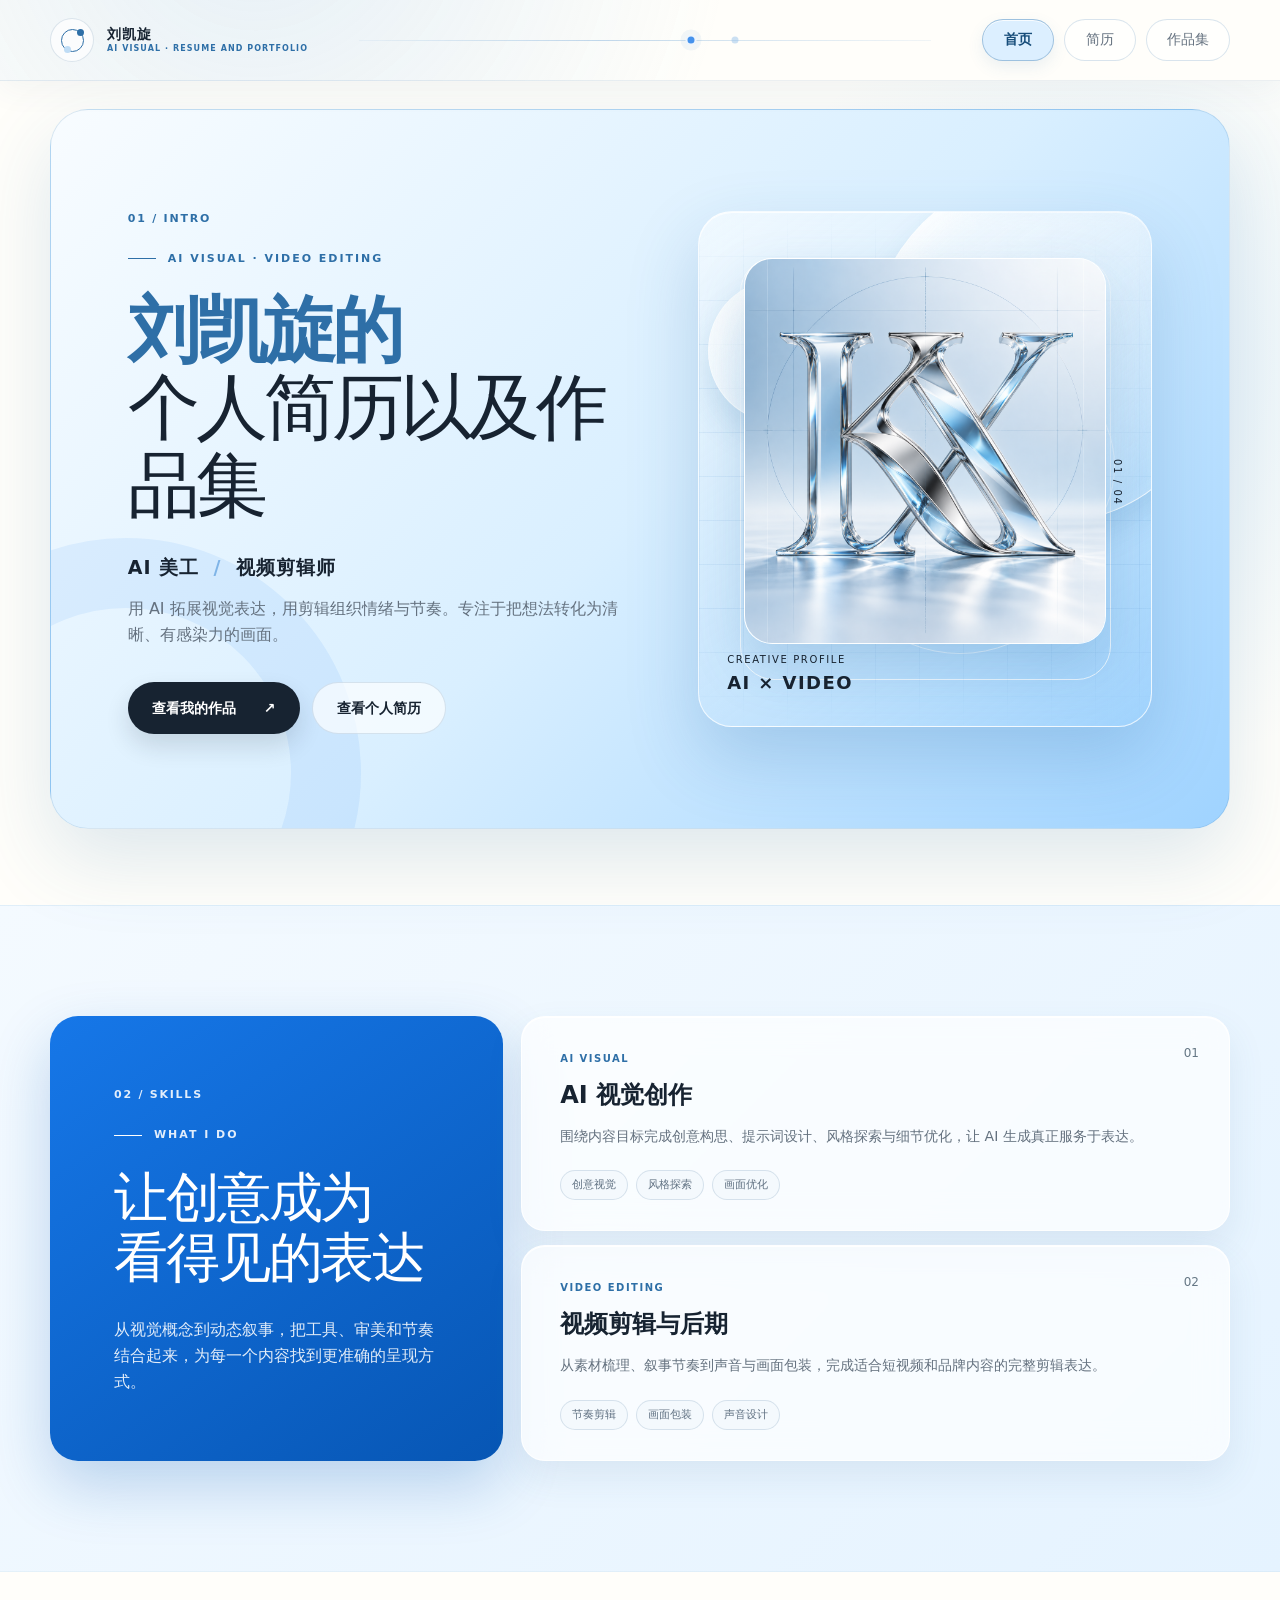
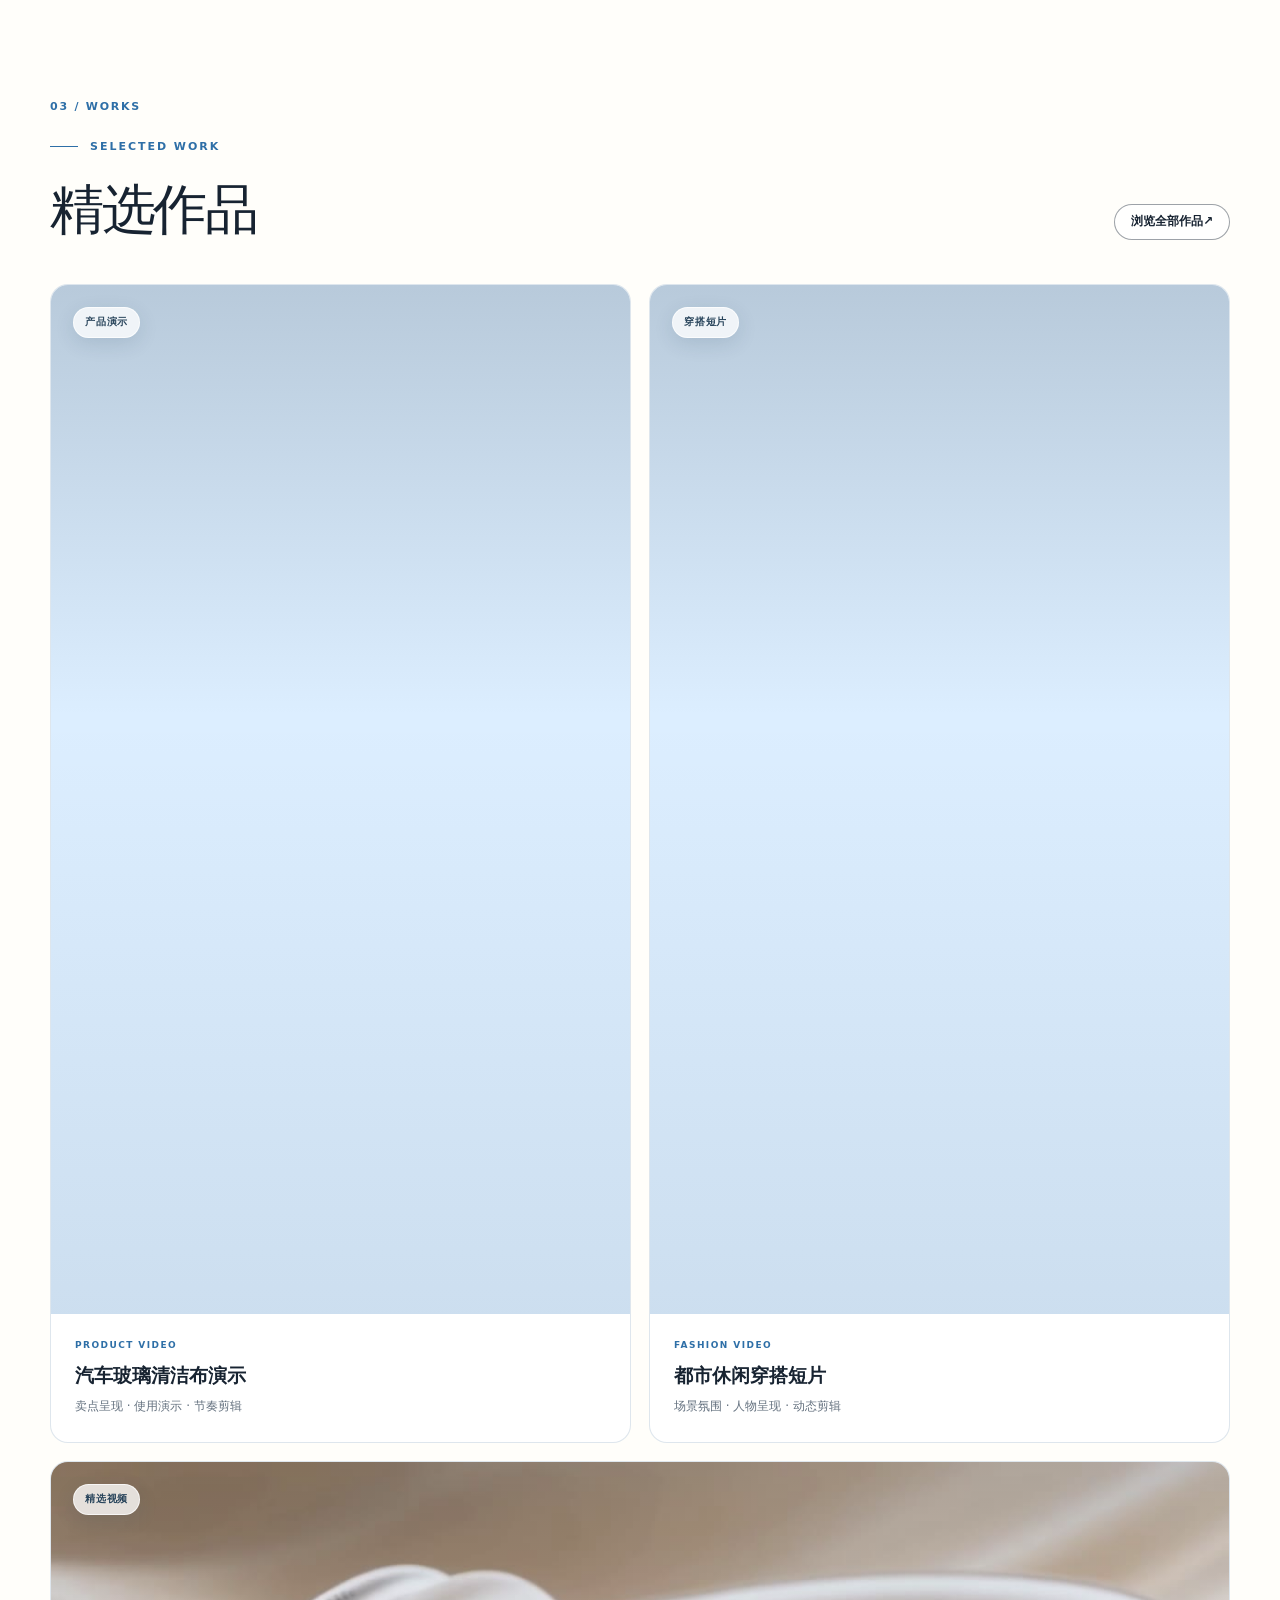
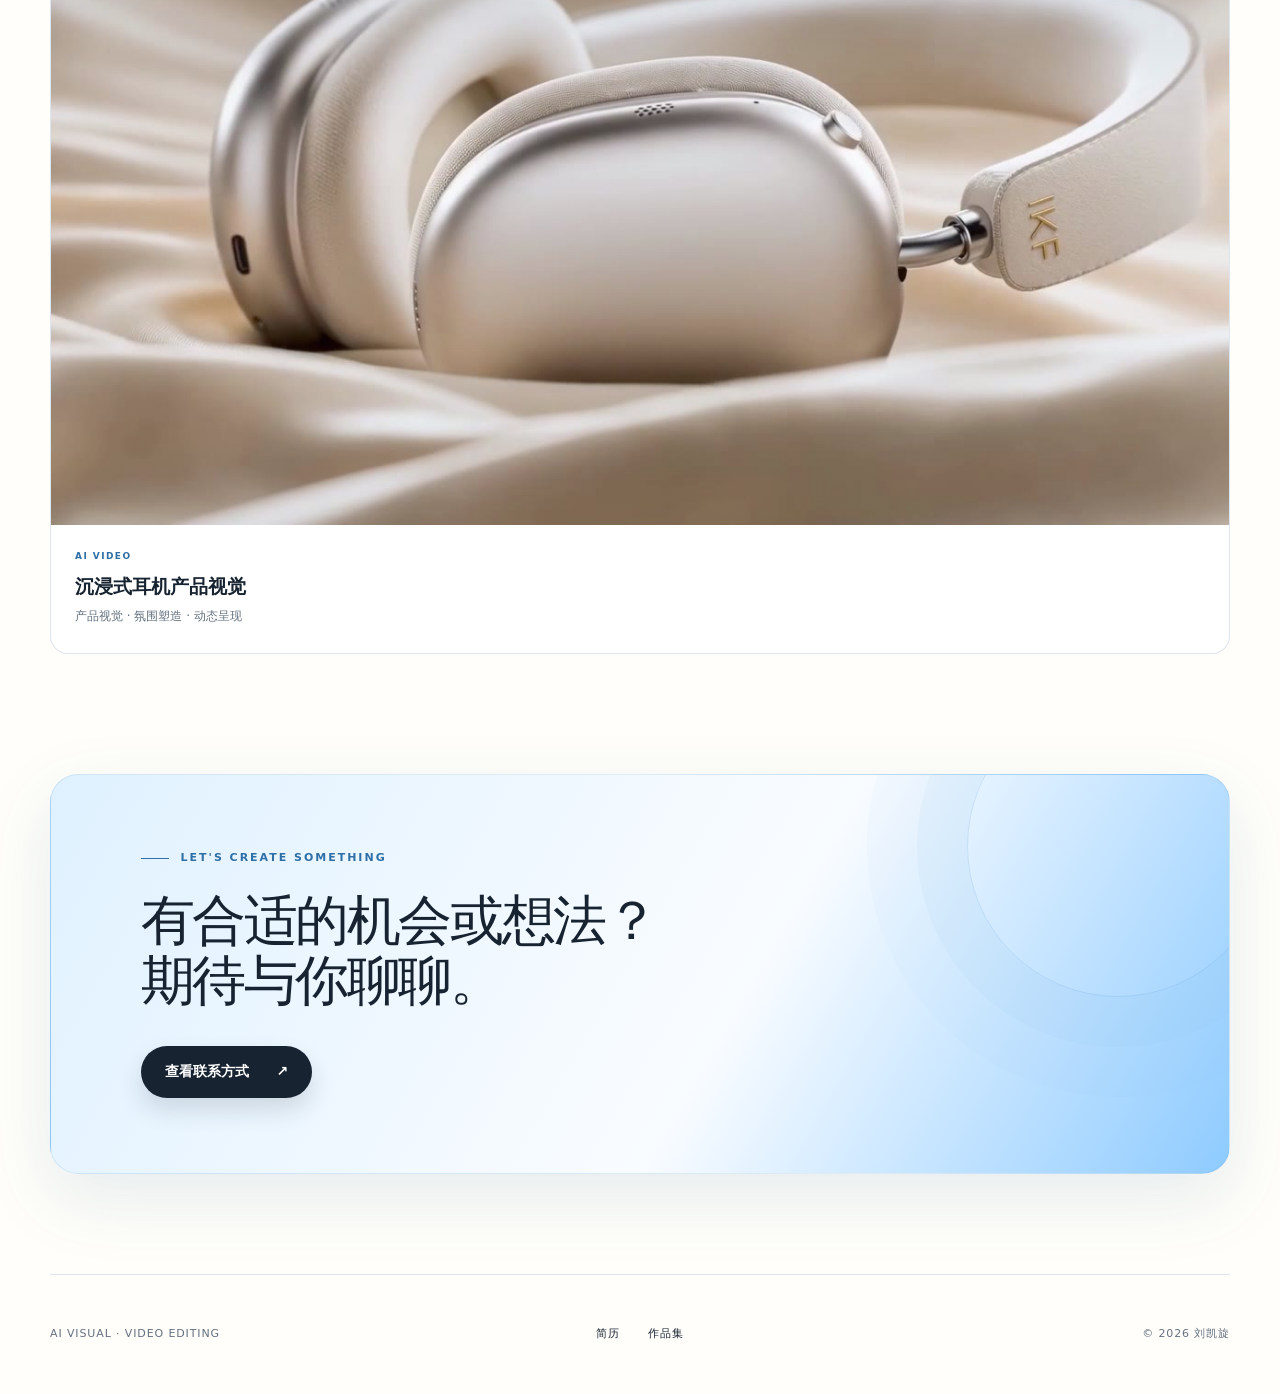
==== commit 714a3f87: "feat: enrich shared site navigation" ====
--- a/index.html
+++ b/index.html
@@ -5,16 +5,20 @@
   <meta name="viewport" content="width=device-width, initial-scale=1">
   <meta name="description" content="刘凯旋的 AI 视觉创作与视频剪辑个人简历和作品集。">
   <title>刘凯旋｜AI 美工 · 视频剪辑师</title>
-  <link rel="stylesheet" href="styles.css?v=20261009">
+  <link rel="stylesheet" href="styles.css?v=2026100903">
 </head>
 <body>
   <a class="skip-link" href="#main-content">跳到主要内容</a>
 
   <header class="site-header">
     <nav class="site-nav" aria-label="主导航">
-      <a class="brand-mark" href="index.html" aria-label="返回首页">
-        <span class="brand-orbit" aria-hidden="true"></span>
-      </a>
+      <div class="brand-identity">
+        <a class="brand-mark" href="index.html" aria-label="返回首页">
+          <span class="brand-orbit" aria-hidden="true"></span>
+        </a>
+        <div class="brand-copy"><strong>刘凯旋</strong><span>AI VISUAL · RESUME AND PORTFOLIO</span></div>
+      </div>
+      <span class="nav-ornament" aria-hidden="true"></span>
       <button class="menu-toggle" type="button" aria-expanded="false" aria-controls="primary-navigation">
         <span>菜单</span>
         <i aria-hidden="true"></i>
@@ -46,7 +50,7 @@
         <i class="glass-orbit glass-orbit-large" aria-hidden="true"></i>
         <i class="glass-orbit glass-orbit-small" aria-hidden="true"></i>
         <div class="hero-image-frame">
-          <img class="monogram-art" src="assets/kx-glass-monogram.png" alt="玻璃金属质感的 KX 个人标识">
+          <img class="monogram-art" src="assets/kx-glass-monogram.png" alt="玻璃金属质感的 KX 个人标识" width="1254" height="1254" decoding="async" fetchpriority="high">
         </div>
         <p class="visual-label"><span>Creative profile</span><strong>AI × VIDEO</strong></p>
         <span class="visual-index">01 / 04</span>
@@ -96,19 +100,19 @@
       <div class="bento-grid work-grid reveal">
         <article class="bento-card work-card work-card-portrait work-card-white">
           <a href="portfolio.html" aria-label="查看汽车玻璃清洁布演示详情">
-            <div class="work-art"><img src="assets/portfolio/posters/cleaning-cloth.jpg" alt="汽车玻璃清洁布演示视频封面"><span>产品演示</span></div>
+            <div class="work-art"><img src="assets/portfolio/posters/cleaning-cloth.jpg" alt="汽车玻璃清洁布演示视频封面" width="480" height="854" loading="lazy" decoding="async"><span>产品演示</span></div>
             <div class="work-meta"><p>PRODUCT VIDEO</p><h3>汽车玻璃清洁布演示</h3><p>卖点呈现 · 使用演示 · 节奏剪辑</p></div>
           </a>
         </article>
         <article class="bento-card work-card work-card-portrait work-card-dark">
           <a href="portfolio.html" aria-label="查看都市休闲穿搭短片详情">
-            <div class="work-art"><img src="assets/portfolio/posters/outfit.jpg" alt="都市休闲穿搭短片视频封面"><span>穿搭短片</span></div>
+            <div class="work-art"><img src="assets/portfolio/posters/outfit.jpg" alt="都市休闲穿搭短片视频封面" width="480" height="854" loading="lazy" decoding="async"><span>穿搭短片</span></div>
             <div class="work-meta"><p>FASHION VIDEO</p><h3>都市休闲穿搭短片</h3><p>场景氛围 · 人物呈现 · 动态剪辑</p></div>
           </a>
         </article>
         <article class="bento-card bento-card-featured work-card work-card-landscape work-card-blue">
           <a href="portfolio.html" aria-label="查看沉浸式耳机产品视觉详情">
-            <div class="work-art"><img src="assets/portfolio/posters/headphones.jpg" alt="沉浸式耳机产品视觉视频封面"><span>精选视频</span></div>
+            <div class="work-art"><img src="assets/portfolio/posters/headphones.jpg" alt="沉浸式耳机产品视觉视频封面" width="1280" height="720" loading="lazy" decoding="async"><span>精选视频</span></div>
             <div class="work-meta"><p>AI VIDEO</p><h3>沉浸式耳机产品视觉</h3><p>产品视觉 · 氛围塑造 · 动态呈现</p></div>
           </a>
         </article>
--- a/styles.css
+++ b/styles.css
@@ -36,11 +36,18 @@
 .skip-link:focus { transform: translateY(0); }
 :focus-visible { outline: 3px solid rgba(79, 144, 205, 0.42); outline-offset: 4px; }
 
-.site-header { position: sticky; top: 0; z-index: 50; background: rgba(255, 254, 250, 0.82); border-bottom: 1px solid rgba(100, 142, 175, 0.1); backdrop-filter: blur(18px); }
+.site-header { position: sticky; top: 0; z-index: 50; background: radial-gradient(circle at 20% -120%, rgba(127,180,231,.2), transparent 46%), rgba(255, 254, 250, 0.88); border-bottom: 1px solid rgba(100, 142, 175, 0.13); box-shadow: 0 10px 30px rgba(49, 97, 136, .055); backdrop-filter: blur(18px); }
 .site-nav { width: var(--page); height: 80px; margin: auto; display: flex; align-items: center; justify-content: space-between; }
+.brand-identity { display: flex; flex: 0 0 auto; align-items: center; gap: 13px; }
 .brand-mark { width: 44px; height: 44px; display: grid; place-items: center; border: 1px solid var(--color-line); border-radius: 50%; background: rgba(255,255,255,.7); }
 .brand-orbit { position: relative; width: 23px; height: 23px; border: 1px solid var(--color-blue-strong); border-radius: 50%; }
 .brand-orbit::after { content: ""; position: absolute; width: 7px; height: 7px; top: -1px; right: -1px; border-radius: 50%; background: var(--color-blue-strong); box-shadow: -13px 17px 0 #bfdcf5; }
+.brand-copy { display: grid; gap: 1px; line-height: 1.2; white-space: nowrap; }
+.brand-copy strong { font-size: 14px; font-weight: 720; letter-spacing: .08em; }
+.brand-copy span { color: var(--color-blue-strong); font-size: 8px; font-weight: 720; letter-spacing: .135em; }
+.nav-ornament { position: relative; flex: 1 1 auto; height: 20px; margin: 0 clamp(24px, 4vw, 62px); opacity: .8; }
+.nav-ornament::before { content: ""; position: absolute; left: 0; right: 0; top: 50%; height: 1px; background: linear-gradient(90deg, rgba(79,144,205,.08), rgba(79,144,205,.42) 42%, rgba(79,144,205,.1)); }
+.nav-ornament::after { content: ""; position: absolute; width: 7px; height: 7px; top: 50%; left: 58%; border: 2px solid rgba(255,255,255,.9); border-radius: 50%; background: var(--color-blue-vivid); box-shadow: 0 0 0 5px rgba(79,144,205,.09), 44px 0 0 -2px rgba(127,180,231,.5); transform: translate(-50%, -50%); }
 .nav-links { display: flex; align-items: center; gap: 10px; margin: 0; padding: 0; list-style: none; }
 .nav-pill { display: inline-flex; min-width: 72px; min-height: 38px; align-items: center; justify-content: center; padding: 8px 20px; border: 1px solid rgba(46,111,167,.18); border-radius: 999px; color: var(--color-muted); background: rgba(255,255,255,.52); font-size: 14px; transition: color .22s, background .22s, border-color .22s, box-shadow .22s, transform .22s; }
 .nav-pill:hover { color: var(--color-blue-strong); border-color: rgba(46,111,167,.34); background: var(--color-blue-pale); transform: translateY(-1px); }
@@ -254,10 +261,18 @@
 .design-gallery { column-count: 3; column-gap: 18px; }
 .design-card { display: inline-block; width: 100%; margin: 0 0 18px; overflow: hidden; break-inside: avoid; border: 1px solid rgba(67,122,166,.16); border-radius: 24px; background: rgba(255,255,255,.94); box-shadow: 0 18px 45px rgba(48,99,140,.09); transition: transform .3s, box-shadow .3s, border-color .3s; }
 .design-card:hover { transform: translateY(-4px); border-color: rgba(46,111,167,.3); box-shadow: 0 25px 58px rgba(48,99,140,.15); }
+.design-preview-trigger { display: block; width: 100%; padding: 0; border: 0; background: transparent; cursor: zoom-in; }
 .design-image { display: block; width: 100%; height: auto; }
 .design-card figcaption { padding: 20px 22px 22px; border-top: 1px solid rgba(67,122,166,.1); }
 .design-card figcaption span { color: var(--color-blue-strong); font-size: 9px; font-weight: 750; letter-spacing: .16em; }
 .design-card figcaption h2 { margin: 8px 0 0; font-size: 19px; line-height: 1.35; }
+.image-lightbox { width: 100vw; max-width: none; height: 100dvh; max-height: none; margin: 0; padding: 24px; border: 0; background: transparent; overflow: auto; }
+.image-lightbox::backdrop { background: rgba(7, 17, 26, .86); backdrop-filter: blur(6px); }
+.image-lightbox-content { position: relative; width: min(100%, 1200px); margin: auto; }
+.image-lightbox-image { display: block; width: 100%; height: auto; border-radius: 18px; background: white; box-shadow: 0 30px 90px rgba(0, 0, 0, .42); }
+.image-lightbox-close { position: fixed; top: 18px; right: 18px; z-index: 1; width: 48px; height: 48px; display: grid; place-items: center; padding: 0; border: 1px solid rgba(255,255,255,.65); border-radius: 50%; color: white; background: rgba(10, 24, 35, .78); box-shadow: 0 10px 30px rgba(0,0,0,.25); cursor: pointer; }
+.image-lightbox-close span { font-size: 30px; font-weight: 300; line-height: 1; transform: translateY(-1px); }
+body.lightbox-open { overflow: hidden; }
 .portfolio-empty { position: relative; min-height: 540px; padding: clamp(48px, 8vw, 96px); overflow: hidden; border: 1px solid rgba(66,124,169,.17); border-radius: 30px; background: linear-gradient(135deg, rgba(255,255,255,.92), rgba(220,240,255,.88)); box-shadow: var(--shadow-soft); }
 .portfolio-empty::after { content: ""; position: absolute; width: 330px; height: 330px; right: -70px; bottom: -100px; border: 1px solid rgba(59,131,188,.18); border-radius: 50%; box-shadow: 0 0 0 50px rgba(64,145,208,.06), 0 0 0 100px rgba(64,145,208,.035); }
 .portfolio-empty > span { color: var(--color-blue-strong); font-size: 11px; font-weight: 700; letter-spacing: .16em; }
@@ -295,6 +310,7 @@
   :root { --page: min(100% - 32px, 620px); }
   .site-nav { height: 68px; }
   .brand-mark { width: 40px; height: 40px; }
+  .brand-copy, .nav-ornament { display: none; }
   .nav-links { flex-wrap: wrap; justify-content: flex-end; gap: 14px; }
   .js .menu-toggle { display: flex; align-items: center; gap: 10px; padding: 10px 0 10px 14px; cursor: pointer; }
   .menu-toggle i, .menu-toggle i::after { display: block; width: 18px; height: 1px; background: var(--color-ink); transition: transform .25s; }
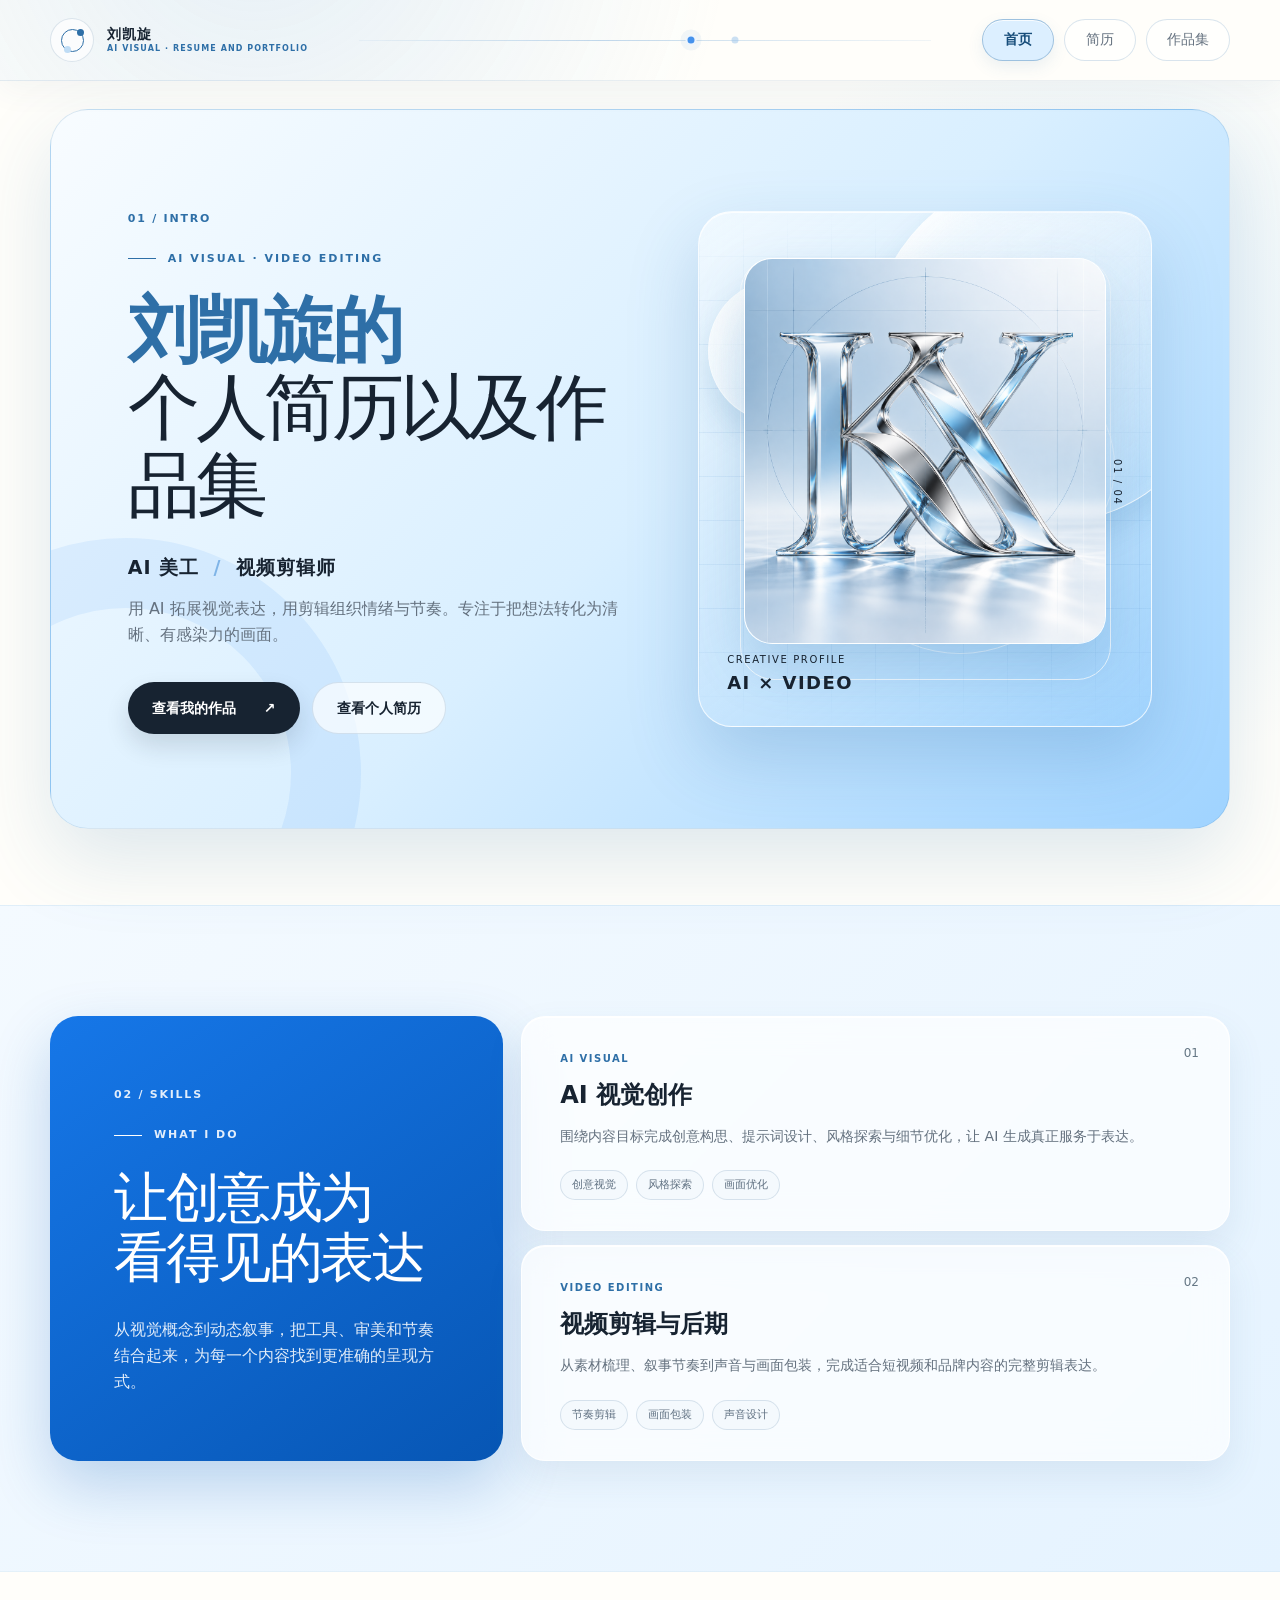
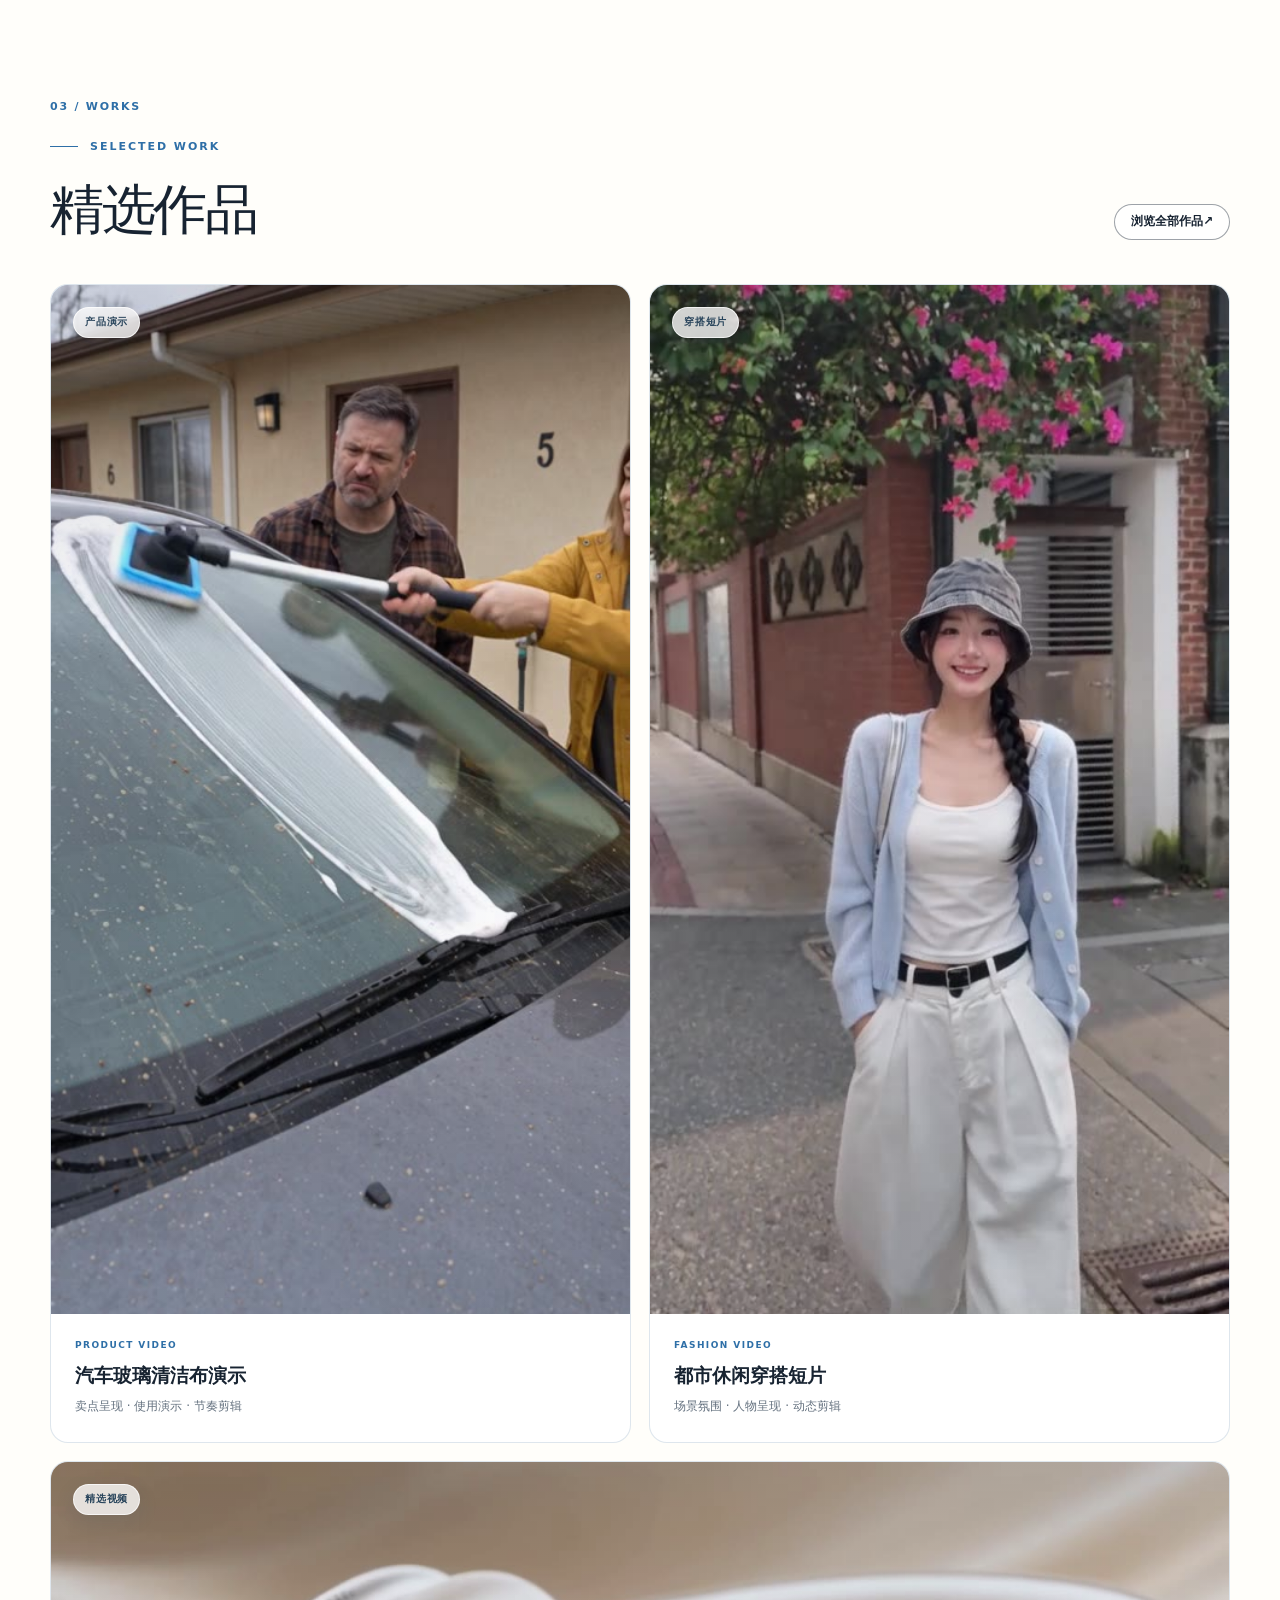
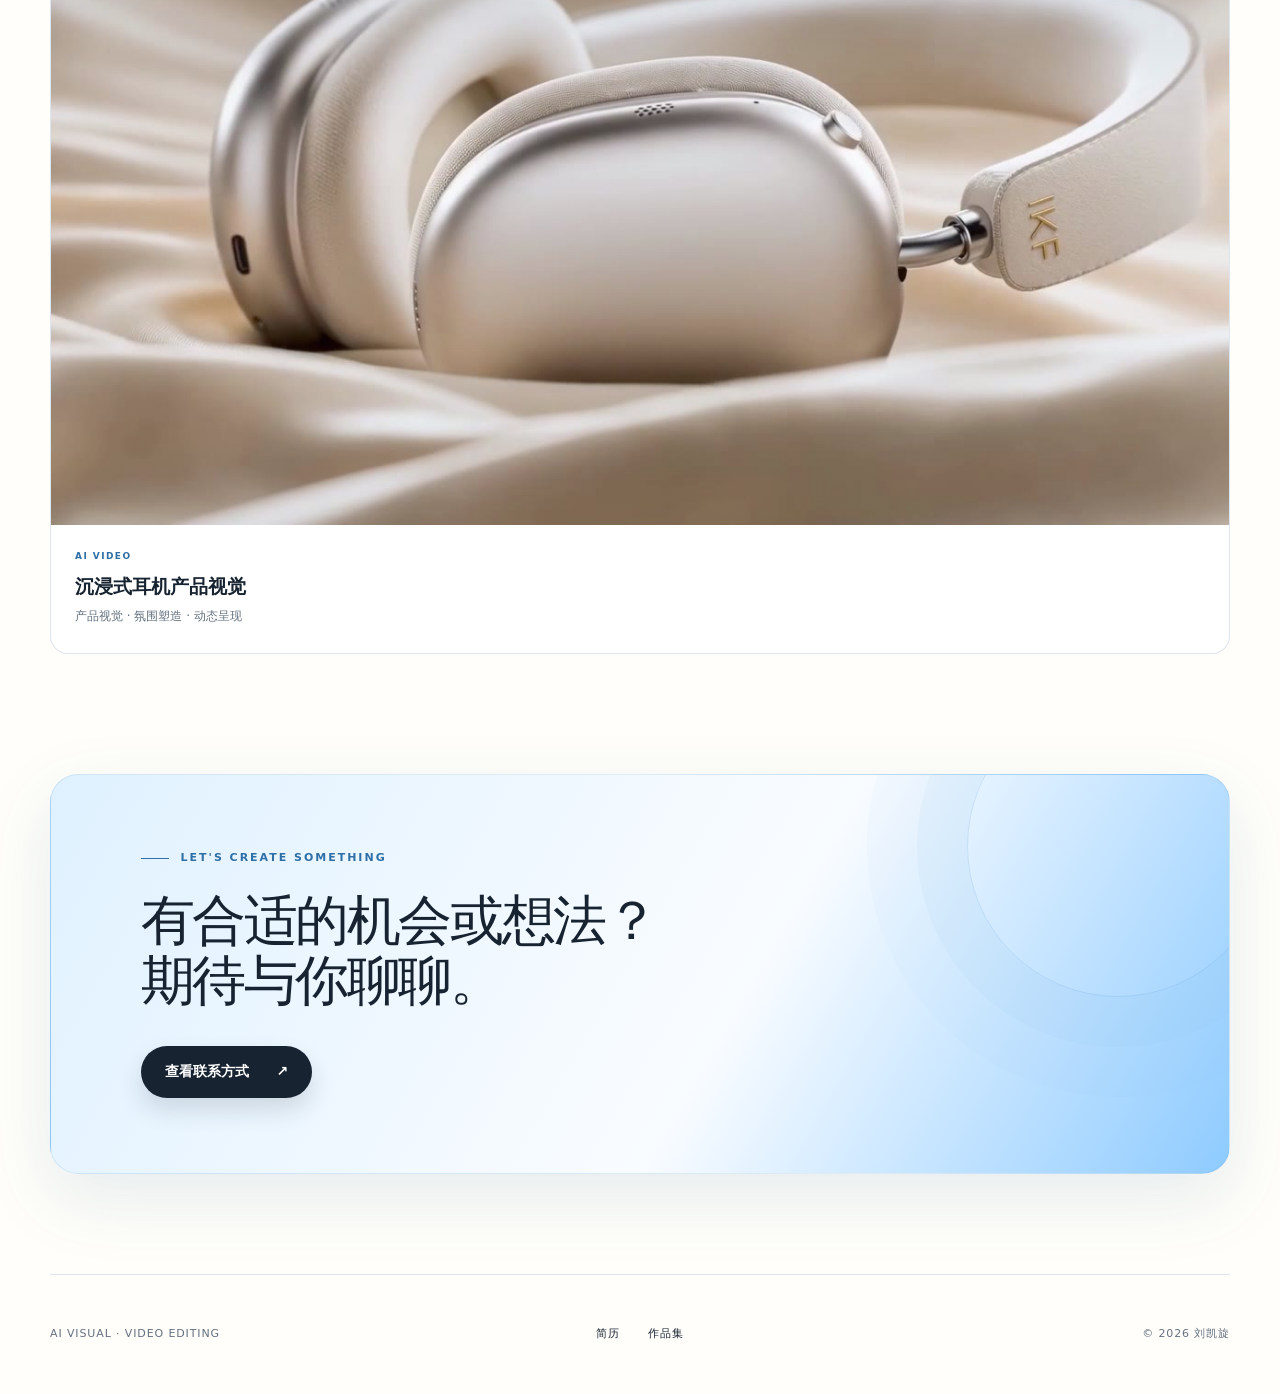
==== commit 771212a3: "feat: add toy and candle AI videos" ====
--- a/index.html
+++ b/index.html
@@ -5,7 +5,7 @@
   <meta name="viewport" content="width=device-width, initial-scale=1">
   <meta name="description" content="刘凯旋的 AI 视觉创作与视频剪辑个人简历和作品集。">
   <title>刘凯旋｜AI 美工 · 视频剪辑师</title>
-  <link rel="stylesheet" href="styles.css?v=2026100903">
+  <link rel="stylesheet" href="styles.css?v=2026101501">
 </head>
 <body>
   <a class="skip-link" href="#main-content">跳到主要内容</a>
--- a/styles.css
+++ b/styles.css
@@ -254,7 +254,7 @@
 .portfolio-meta { display: flex; gap: 10px; margin-top: 24px; color: #4d6c84; font-size: 11px; font-weight: 700; }
 .portfolio-meta span, .portfolio-meta time { padding: 5px 9px; border: 1px solid rgba(46,111,167,.15); border-radius: 999px; background: rgba(237,247,255,.88); }
 .portfolio-portrait-grid { display: flex; flex-wrap: wrap; justify-content: center; gap: 18px; }
-.portfolio-portrait-card { flex: 0 1 calc((100% - 54px) / 4); min-width: 0; padding: 9px; }
+.portfolio-portrait-card { flex: 0 1 calc((100% - 36px) / 3); min-width: 0; padding: 9px; }
 .portfolio-card-copy { padding: 20px 12px 14px; }
 .portfolio-card-copy h2 { min-height: 3em; margin: 0; font-size: 18px; line-height: 1.5; }
 .portfolio-card-copy .portfolio-meta { margin-top: 16px; }
